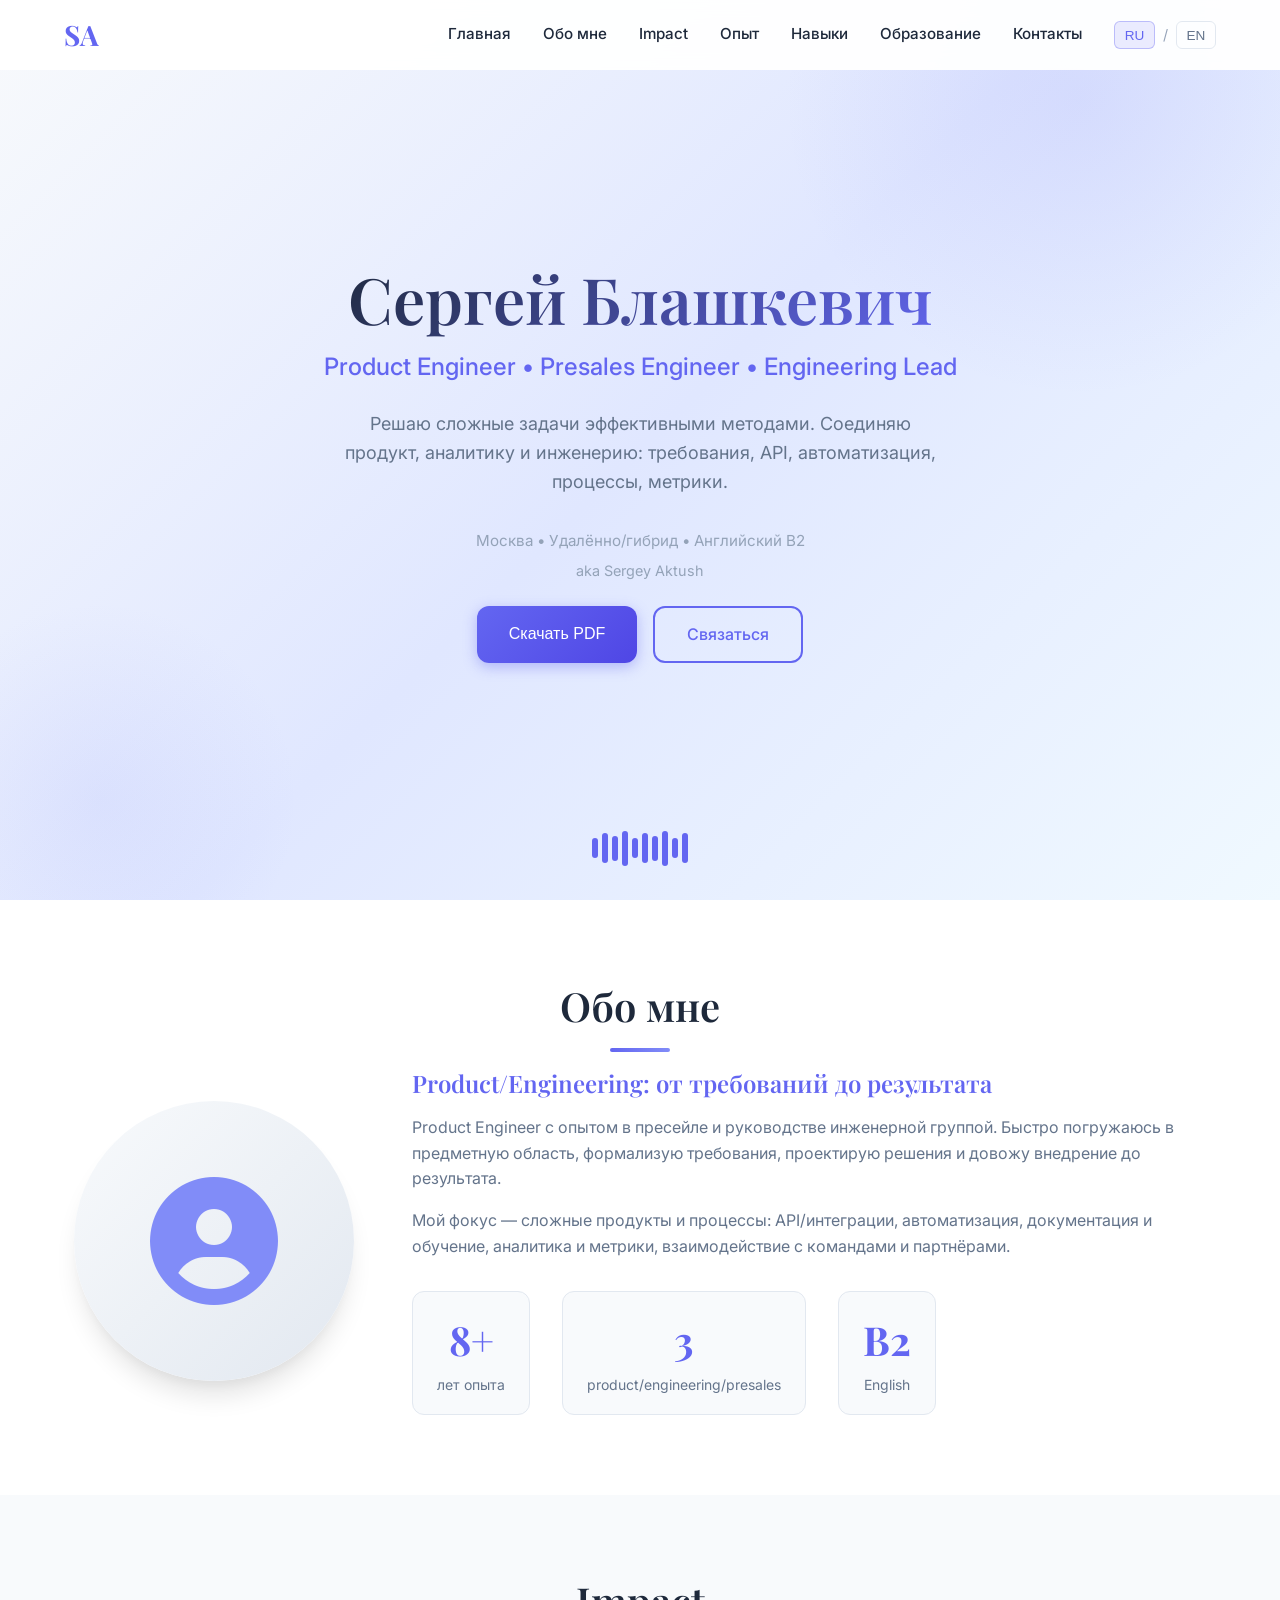
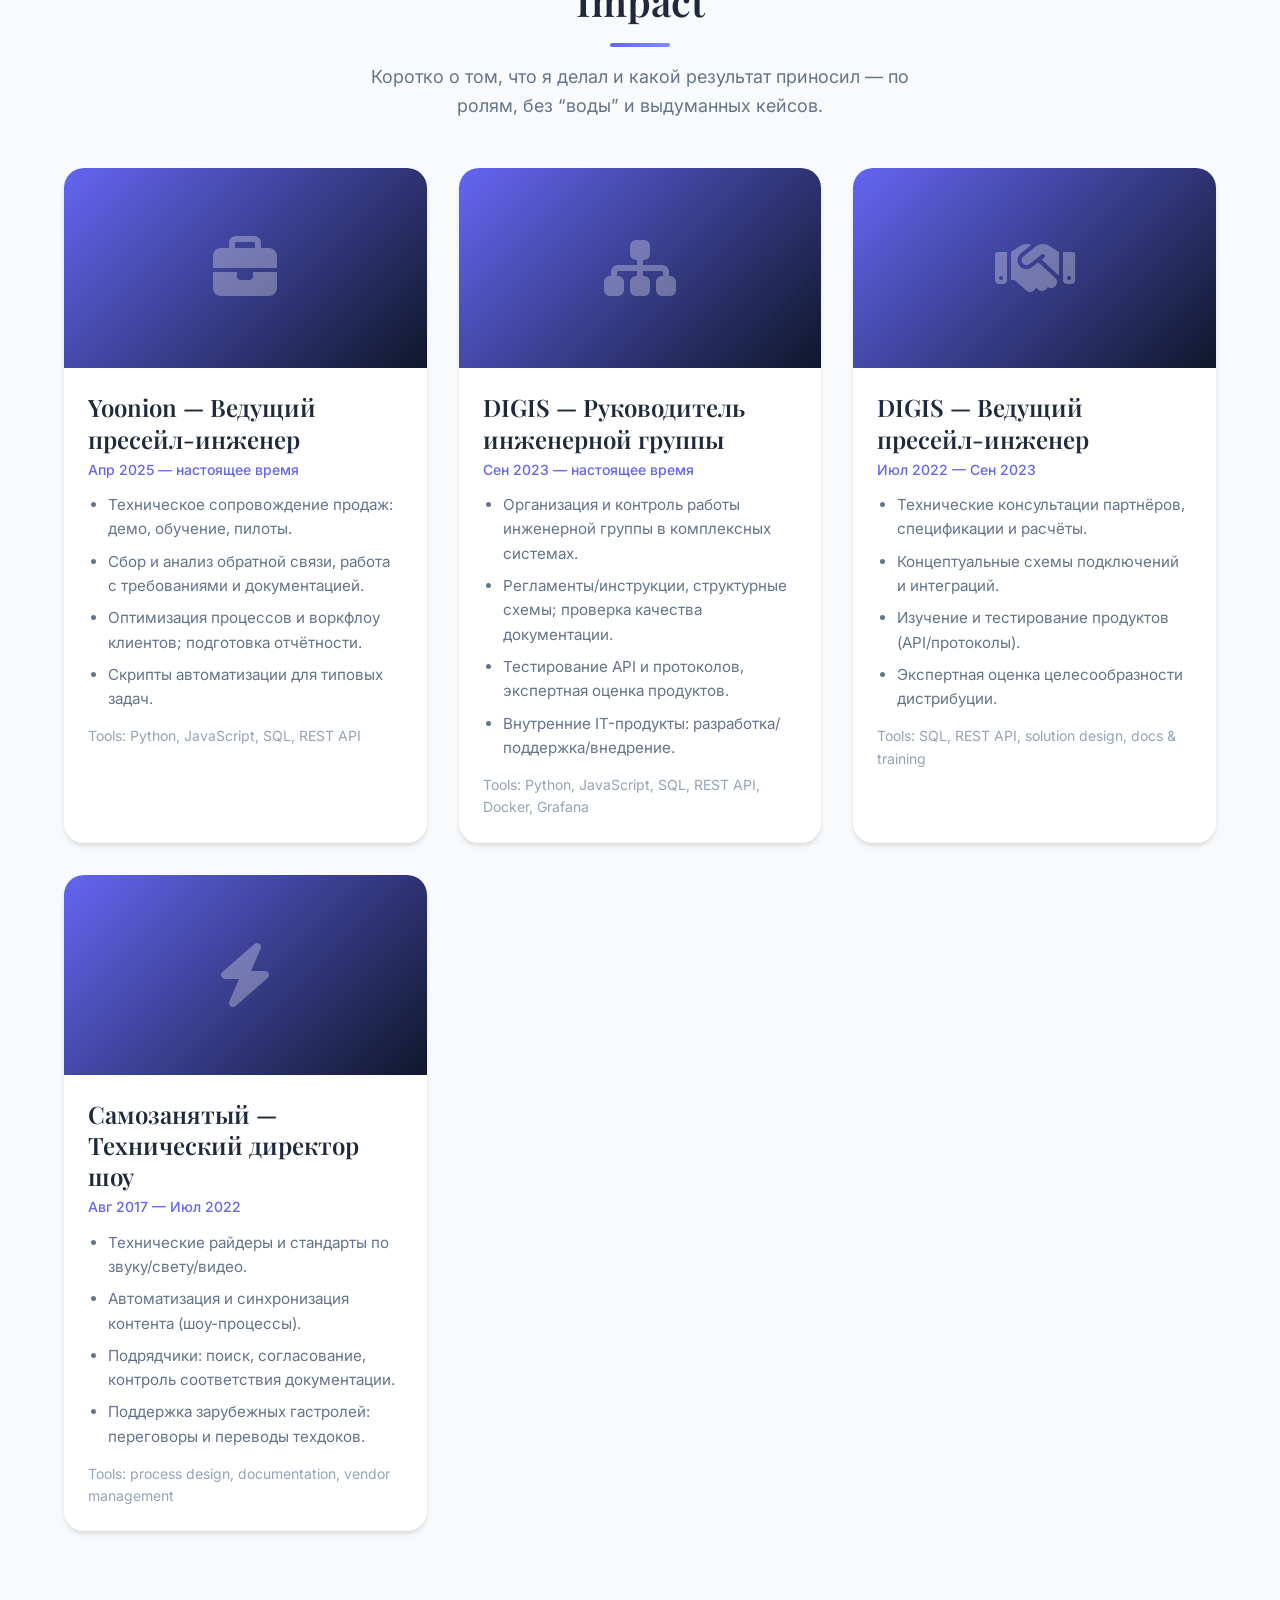
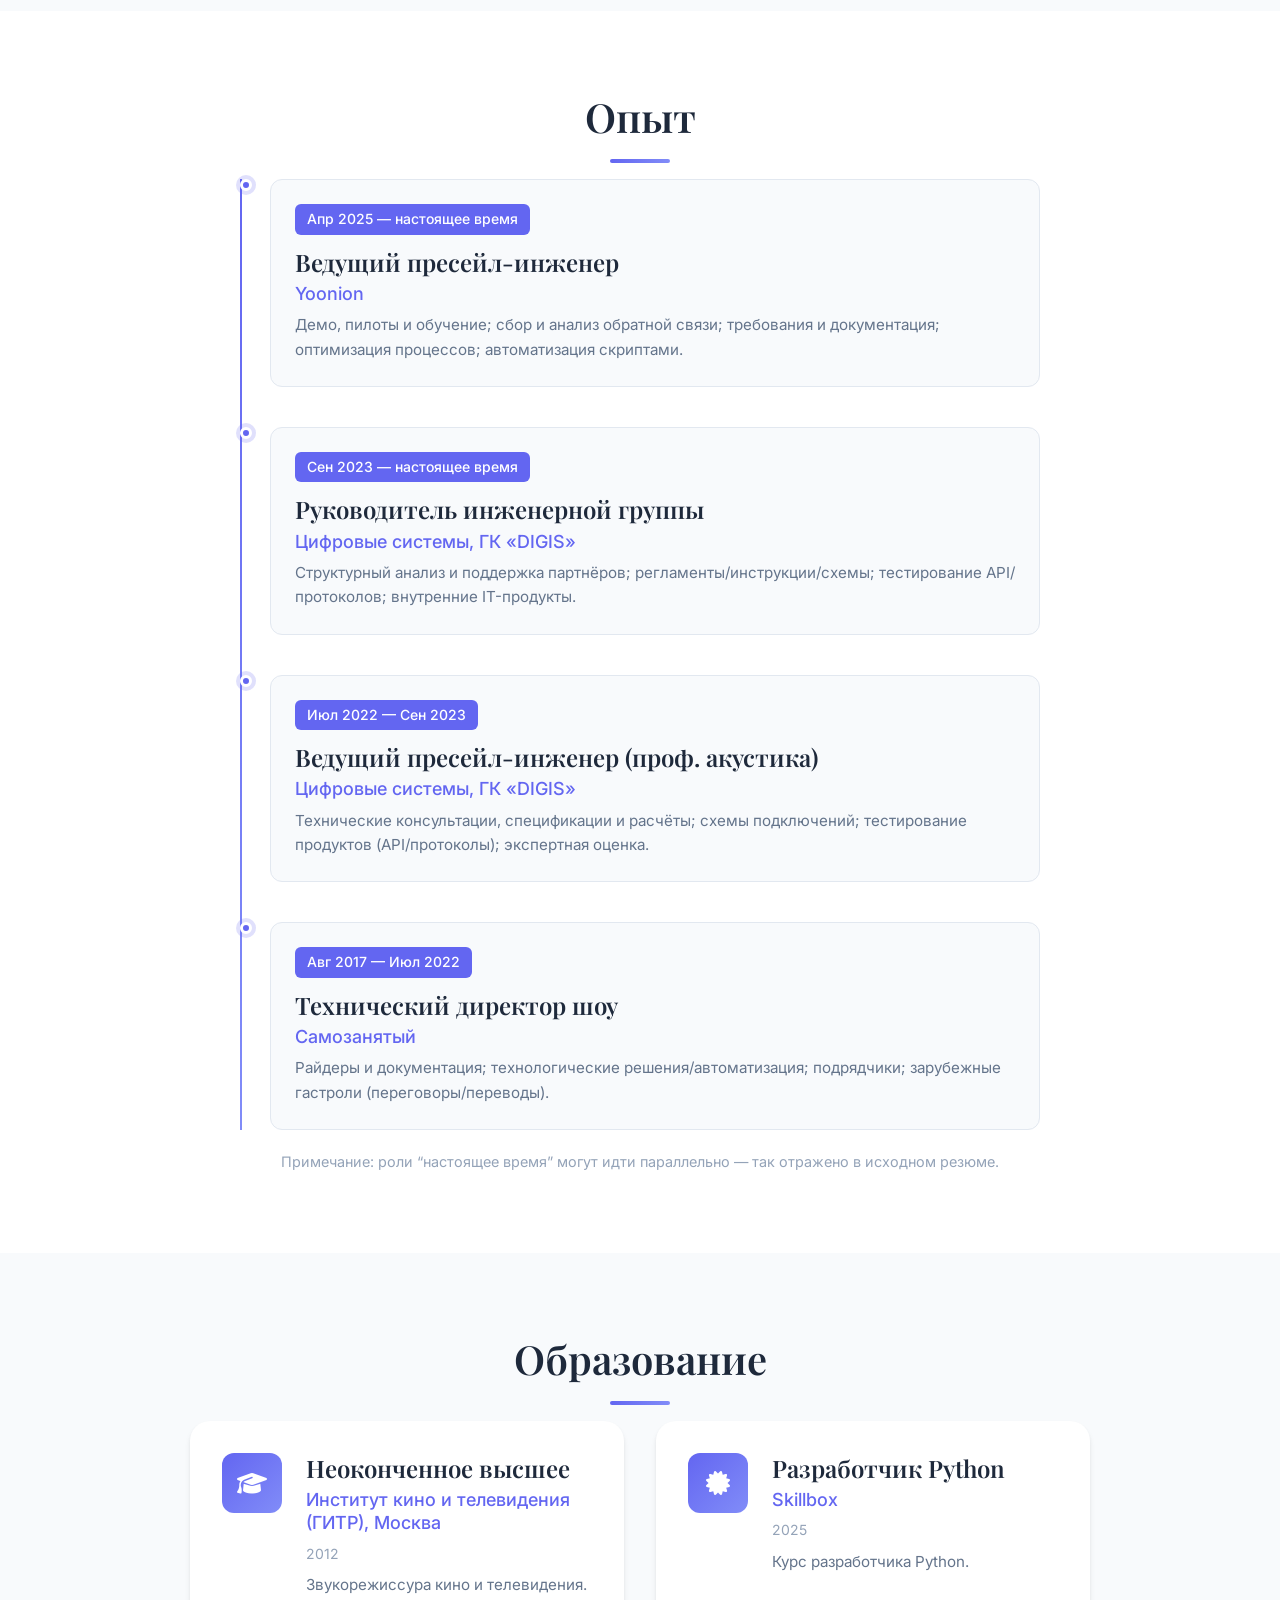
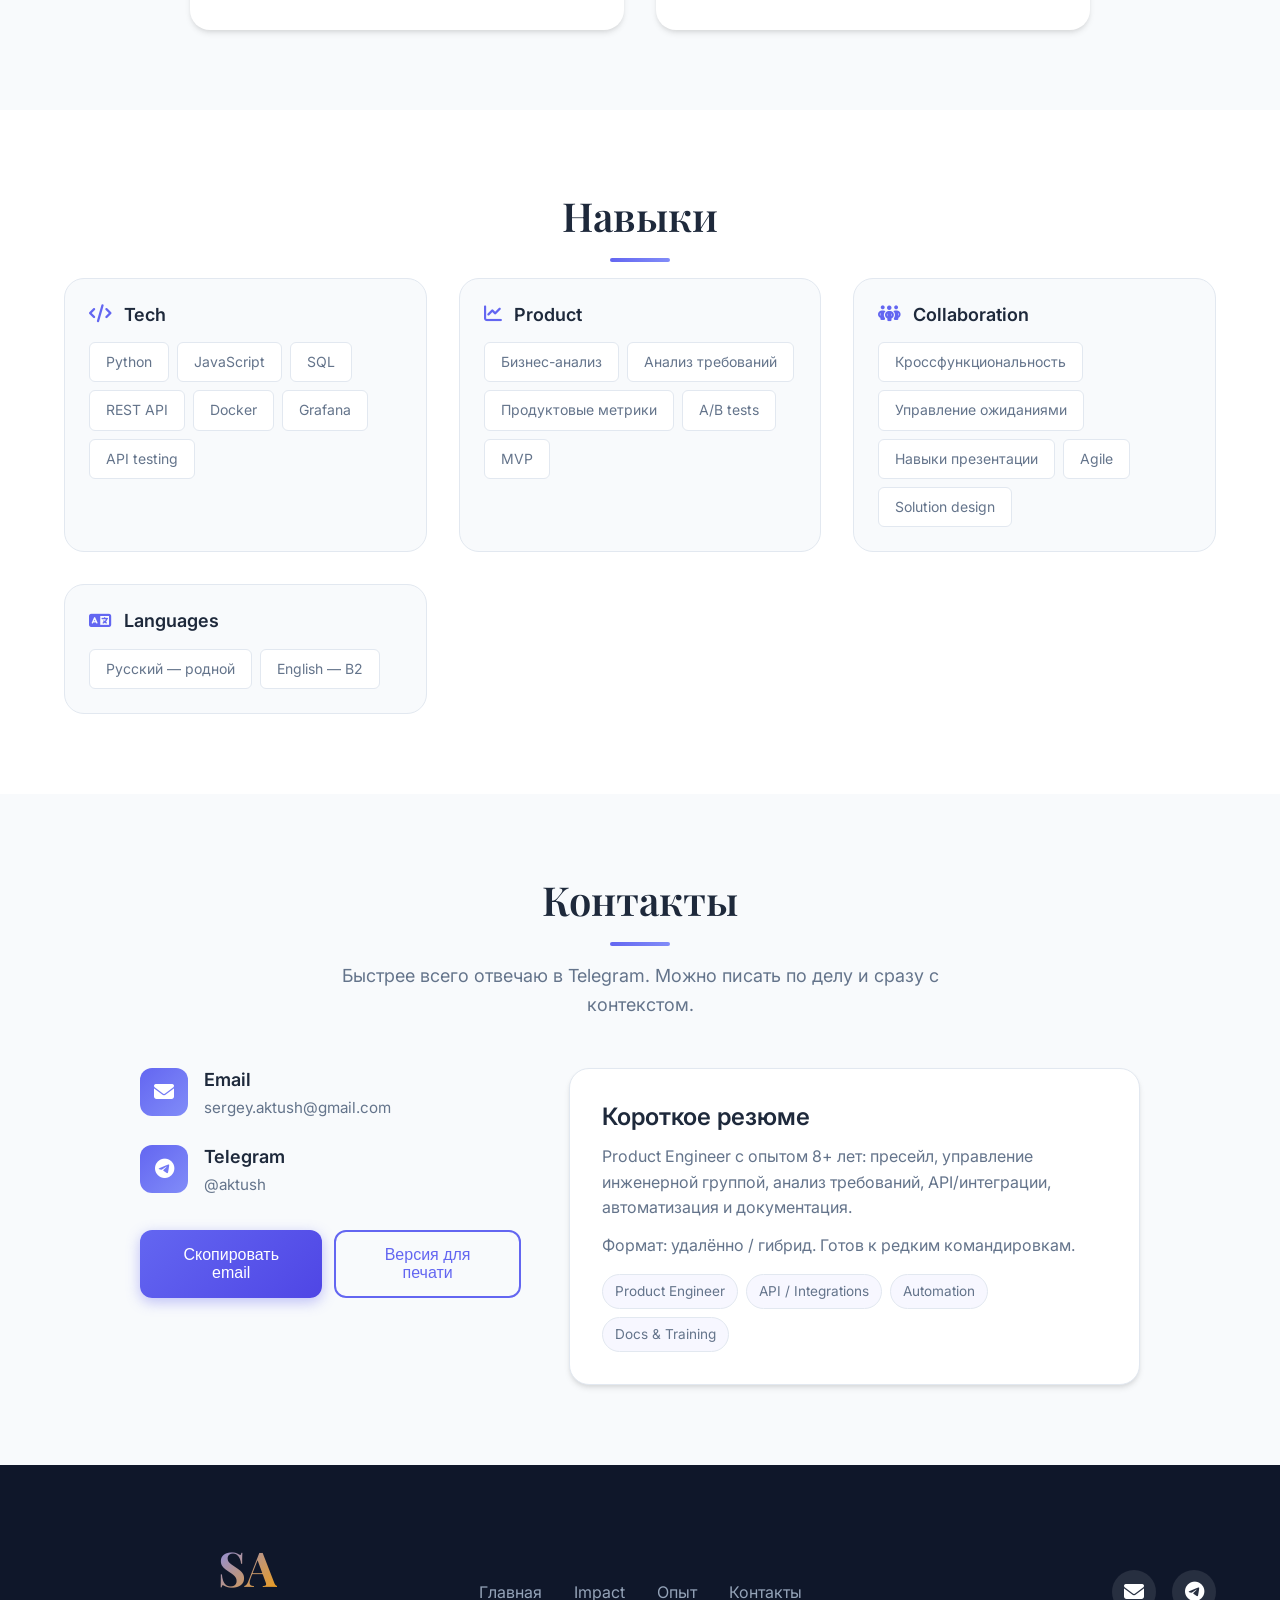
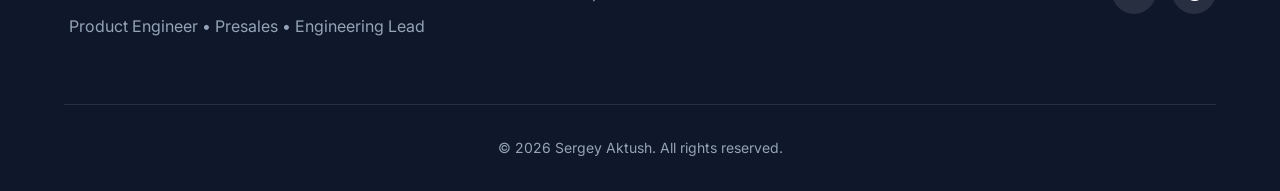
==== index.html @ bd1525ac "refactor: product engineer  cv" ====
<!DOCTYPE html>
<html lang="ru">
<head>
    <meta charset="UTF-8">
    <meta name="viewport" content="width=device-width, initial-scale=1.0">
    <title>Сергей Блашкевич | Product Engineer</title>
    <link rel="stylesheet" href="styles.css">
    <link rel="preconnect" href="https://fonts.googleapis.com">
    <link rel="preconnect" href="https://fonts.gstatic.com" crossorigin>
    <link href="https://fonts.googleapis.com/css2?family=Inter:wght@300;400;500;600;700&family=Playfair+Display:wght@400;500;600;700&display=swap" rel="stylesheet">
    <link rel="stylesheet" href="https://cdnjs.cloudflare.com/ajax/libs/font-awesome/6.4.0/css/all.min.css">
</head>
<body>
    <nav class="navbar">
        <div class="nav-container">
            <a href="#home" class="nav-logo" id="site-logo" aria-label="Home">SA</a>
            <ul class="nav-menu">
                <li><a href="#home" class="nav-link" data-i18n="nav.home">Главная</a></li>
                <li><a href="#about" class="nav-link" data-i18n="nav.about">Обо мне</a></li>
                <li><a href="#impact" class="nav-link" data-i18n="nav.impact">Impact</a></li>
                <li><a href="#experience" class="nav-link" data-i18n="nav.experience">Опыт</a></li>
                <li><a href="#skills" class="nav-link" data-i18n="nav.skills">Навыки</a></li>
                <li><a href="#education" class="nav-link" data-i18n="nav.education">Образование</a></li>
                <li><a href="#contact" class="nav-link" data-i18n="nav.contact">Контакты</a></li>
                <li class="nav-lang">
                    <button class="lang-toggle" type="button" data-lang="ru" aria-label="Русский">RU</button>
                    <span class="lang-sep" aria-hidden="true">/</span>
                    <button class="lang-toggle" type="button" data-lang="en" aria-label="English">EN</button>
                </li>
            </ul>
            <div class="hamburger" aria-label="Menu" aria-expanded="false" role="button" tabindex="0">
                <span class="bar"></span>
                <span class="bar"></span>
                <span class="bar"></span>
            </div>
        </div>
    </nav>

    <section id="home" class="hero">
        <div class="hero-content">
            <h1 data-i18n="hero.name">Сергей Блашкевич</h1>
            <p class="hero-subtitle" data-i18n="hero.role">Product Engineer • Presales Engineer • Engineering Lead</p>
            <p class="hero-description" data-i18n="hero.summary">
                Решаю сложные задачи эффективными методами. Соединяю продукт, аналитику и инженерию: требования, API, автоматизация, процессы, метрики.
            </p>
            <p class="hero-meta" data-i18n="hero.meta">Москва • Удалённо/гибрид • Английский B2</p>
            <p class="hero-alias" data-i18n="hero.alias">aka Sergey Aktush</p>
            <div class="hero-buttons">
                <button type="button" class="btn btn-primary" id="download-pdf" data-i18n="hero.cta_pdf">Скачать PDF</button>
                <a href="#contact" class="btn btn-secondary" data-i18n="hero.cta_contact">Связаться</a>
            </div>
        </div>
        <div class="hero-visual" aria-hidden="true">
            <div class="audio-wave">
                <div class="wave-bar"></div><div class="wave-bar"></div><div class="wave-bar"></div><div class="wave-bar"></div><div class="wave-bar"></div>
                <div class="wave-bar"></div><div class="wave-bar"></div><div class="wave-bar"></div><div class="wave-bar"></div><div class="wave-bar"></div>
            </div>
        </div>
    </section>

    <section id="about" class="about">
        <div class="container">
            <h2 class="section-title" data-i18n="about.title">Обо мне</h2>
            <div class="about-content">
                <div class="about-image">
                    <div class="image-placeholder" aria-hidden="true">
                        <i class="fas fa-user-circle"></i>
                    </div>
                </div>
                <div class="about-text">
                    <h3 data-i18n="about.heading">Product/Engineering: от требований до результата</h3>
                    <p data-i18n="about.p1">
                        Product Engineer с опытом в пресейле и руководстве инженерной группой. Быстро погружаюсь в предметную область, формализую требования, проектирую решения и довожу внедрение до результата.
                    </p>
                    <p data-i18n="about.p2">
                        Мой фокус — сложные продукты и процессы: API/интеграции, автоматизация, документация и обучение, аналитика и метрики, взаимодействие с командами и партнёрами.
                    </p>
                    <div class="about-stats">
                        <div class="stat">
                            <span class="stat-number" data-i18n="stats.years_num">8+</span>
                            <span class="stat-label" data-i18n="stats.years_label">лет опыта</span>
                        </div>
                        <div class="stat">
                            <span class="stat-number" data-i18n="stats.focus_num">3</span>
                            <span class="stat-label" data-i18n="stats.focus_label">product/engineering/presales</span>
                        </div>
                        <div class="stat">
                            <span class="stat-number" data-i18n="stats.lang_num">B2</span>
                            <span class="stat-label" data-i18n="stats.lang_label">English</span>
                        </div>
                    </div>
                </div>
            </div>
        </div>
    </section>

    <section id="impact" class="portfolio">
        <div class="container">
            <h2 class="section-title" data-i18n="impact.title">Impact</h2>
            <p class="section-subtitle" data-i18n="impact.subtitle">
                Коротко о том, что я делал и какой результат приносил — по ролям, без “воды” и выдуманных кейсов.
            </p>

            <div class="portfolio-grid">
                <div class="portfolio-item">
                    <div class="portfolio-image">
                        <div class="project-placeholder"><i class="fas fa-briefcase"></i></div>
                    </div>
                    <div class="portfolio-info">
                        <h3 data-i18n="impact.yoonion.title">Yoonion — Ведущий пресейл-инженер</h3>
                        <p class="project-genre" data-i18n="impact.yoonion.period">Апр 2025 — настоящее время</p>
                        <div class="project-desc" data-i18n-html="impact.yoonion.bullets">
                            <ul class="impact-list">
                                <li>Техническое сопровождение продаж: демо, обучение, пилоты.</li>
                                <li>Сбор и анализ обратной связи, работа с требованиями и документацией.</li>
                                <li>Оптимизация процессов и воркфлоу клиентов; подготовка отчётности.</li>
                                <li>Скрипты автоматизации для типовых задач.</li>
                            </ul>
                        </div>
                        <p class="impact-tools" data-i18n="impact.tools_common">Tools: Python, JavaScript, SQL, REST API</p>
                    </div>
                </div>

                <div class="portfolio-item">
                    <div class="portfolio-image">
                        <div class="project-placeholder"><i class="fas fa-sitemap"></i></div>
                    </div>
                    <div class="portfolio-info">
                        <h3 data-i18n="impact.digis_lead.title">DIGIS — Руководитель инженерной группы</h3>
                        <p class="project-genre" data-i18n="impact.digis_lead.period">Сен 2023 — настоящее время</p>
                        <div class="project-desc" data-i18n-html="impact.digis_lead.bullets">
                            <ul class="impact-list">
                                <li>Организация и контроль работы инженерной группы в комплексных системах.</li>
                                <li>Регламенты/инструкции, структурные схемы; проверка качества документации.</li>
                                <li>Тестирование API и протоколов, экспертная оценка продуктов.</li>
                                <li>Внутренние IT-продукты: разработка/поддержка/внедрение.</li>
                            </ul>
                        </div>
                        <p class="impact-tools" data-i18n="impact.tools_digis">Tools: Python, JavaScript, SQL, REST API, Docker, Grafana</p>
                    </div>
                </div>

                <div class="portfolio-item">
                    <div class="portfolio-image">
                        <div class="project-placeholder"><i class="fas fa-handshake"></i></div>
                    </div>
                    <div class="portfolio-info">
                        <h3 data-i18n="impact.digis_presales.title">DIGIS — Ведущий пресейл-инженер</h3>
                        <p class="project-genre" data-i18n="impact.digis_presales.period">Июл 2022 — Сен 2023</p>
                        <div class="project-desc" data-i18n-html="impact.digis_presales.bullets">
                            <ul class="impact-list">
                                <li>Технические консультации партнёров, спецификации и расчёты.</li>
                                <li>Концептуальные схемы подключений и интеграций.</li>
                                <li>Изучение и тестирование продуктов (API/протоколы).</li>
                                <li>Экспертная оценка целесообразности дистрибуции.</li>
                            </ul>
                        </div>
                        <p class="impact-tools" data-i18n="impact.tools_presales">Tools: SQL, REST API, solution design, docs & training</p>
                    </div>
                </div>

                <div class="portfolio-item">
                    <div class="portfolio-image">
                        <div class="project-placeholder"><i class="fas fa-bolt"></i></div>
                    </div>
                    <div class="portfolio-info">
                        <h3 data-i18n="impact.self.title">Самозанятый — Технический директор шоу</h3>
                        <p class="project-genre" data-i18n="impact.self.period">Авг 2017 — Июл 2022</p>
                        <div class="project-desc" data-i18n-html="impact.self.bullets">
                            <ul class="impact-list">
                                <li>Технические райдеры и стандарты по звуку/свету/видео.</li>
                                <li>Автоматизация и синхронизация контента (шоу-процессы).</li>
                                <li>Подрядчики: поиск, согласование, контроль соответствия документации.</li>
                                <li>Поддержка зарубежных гастролей: переговоры и переводы техдоков.</li>
                            </ul>
                        </div>
                        <p class="impact-tools" data-i18n="impact.tools_self">Tools: process design, documentation, vendor management</p>
                    </div>
                </div>
            </div>
        </div>
    </section>

    <section id="experience" class="experience">
        <div class="container">
            <h2 class="section-title" data-i18n="exp.title">Опыт</h2>
            <div class="timeline">
                <div class="timeline-item">
                    <div class="timeline-marker"></div>
                    <div class="timeline-content">
                        <span class="timeline-date" data-i18n="exp.yoonion.date">Апр 2025 — настоящее время</span>
                        <h3 data-i18n="exp.yoonion.role">Ведущий пресейл-инженер</h3>
                        <h4 data-i18n="exp.yoonion.company">Yoonion</h4>
                        <p data-i18n="exp.yoonion.desc">Демо, пилоты и обучение; сбор и анализ обратной связи; требования и документация; оптимизация процессов; автоматизация скриптами.</p>
                    </div>
                </div>

                <div class="timeline-item">
                    <div class="timeline-marker"></div>
                    <div class="timeline-content">
                        <span class="timeline-date" data-i18n="exp.digis_lead.date">Сен 2023 — настоящее время</span>
                        <h3 data-i18n="exp.digis_lead.role">Руководитель инженерной группы</h3>
                        <h4 data-i18n="exp.digis_lead.company">Цифровые системы, ГК «DIGIS»</h4>
                        <p data-i18n="exp.digis_lead.desc">Структурный анализ и поддержка партнёров; регламенты/инструкции/схемы; тестирование API/протоколов; внутренние IT-продукты.</p>
                    </div>
                </div>

                <div class="timeline-item">
                    <div class="timeline-marker"></div>
                    <div class="timeline-content">
                        <span class="timeline-date" data-i18n="exp.digis_presales.date">Июл 2022 — Сен 2023</span>
                        <h3 data-i18n="exp.digis_presales.role">Ведущий пресейл-инженер (проф. акустика)</h3>
                        <h4 data-i18n="exp.digis_presales.company">Цифровые системы, ГК «DIGIS»</h4>
                        <p data-i18n="exp.digis_presales.desc">Технические консультации, спецификации и расчёты; схемы подключений; тестирование продуктов (API/протоколы); экспертная оценка.</p>
                    </div>
                </div>

                <div class="timeline-item">
                    <div class="timeline-marker"></div>
                    <div class="timeline-content">
                        <span class="timeline-date" data-i18n="exp.self.date">Авг 2017 — Июл 2022</span>
                        <h3 data-i18n="exp.self.role">Технический директор шоу</h3>
                        <h4 data-i18n="exp.self.company">Самозанятый</h4>
                        <p data-i18n="exp.self.desc">Райдеры и документация; технологические решения/автоматизация; подрядчики; зарубежные гастроли (переговоры/переводы).</p>
                    </div>
                </div>
            </div>
            <p class="timeline-note" data-i18n="exp.note">Примечание: роли “настоящее время” могут идти параллельно — так отражено в исходном резюме.</p>
        </div>
    </section>

    <section id="education" class="education">
        <div class="container">
            <h2 class="section-title" data-i18n="edu.title">Образование</h2>
            <div class="education-grid">
                <div class="education-item">
                    <div class="education-icon"><i class="fas fa-graduation-cap"></i></div>
                    <div class="education-content">
                        <h3 data-i18n="edu.gitr.title">Неоконченное высшее</h3>
                        <h4 data-i18n="edu.gitr.org">Институт кино и телевидения (ГИТР), Москва</h4>
                        <p class="education-year" data-i18n="edu.gitr.year">2012</p>
                        <p data-i18n="edu.gitr.desc">Звукорежиссура кино и телевидения.</p>
                    </div>
                </div>
                <div class="education-item">
                    <div class="education-icon"><i class="fas fa-certificate"></i></div>
                    <div class="education-content">
                        <h3 data-i18n="edu.skillbox.title">Разработчик Python</h3>
                        <h4 data-i18n="edu.skillbox.org">Skillbox</h4>
                        <p class="education-year" data-i18n="edu.skillbox.year">2025</p>
                        <p data-i18n="edu.skillbox.desc">Курс разработчика Python.</p>
                    </div>
                </div>
            </div>
        </div>
    </section>

    <section id="skills" class="skills">
        <div class="container">
            <h2 class="section-title" data-i18n="skills.title">Навыки</h2>
            <div class="skills-grid">
                <div class="skill-category">
                    <h3><i class="fas fa-code"></i> <span data-i18n="skills.tech.title">Tech</span></h3>
                    <div class="skill-tags">
                        <span class="skill-tag">Python</span>
                        <span class="skill-tag">JavaScript</span>
                        <span class="skill-tag">SQL</span>
                        <span class="skill-tag">REST API</span>
                        <span class="skill-tag">Docker</span>
                        <span class="skill-tag">Grafana</span>
                        <span class="skill-tag">API testing</span>
                    </div>
                </div>
                <div class="skill-category">
                    <h3><i class="fas fa-chart-line"></i> <span data-i18n="skills.product.title">Product</span></h3>
                    <div class="skill-tags">
                        <span class="skill-tag" data-i18n="skills.product.ba">Бизнес-анализ</span>
                        <span class="skill-tag" data-i18n="skills.product.req">Анализ требований</span>
                        <span class="skill-tag" data-i18n="skills.product.metrics">Продуктовые метрики</span>
                        <span class="skill-tag">A/B tests</span>
                        <span class="skill-tag">MVP</span>
                    </div>
                </div>
                <div class="skill-category">
                    <h3><i class="fas fa-people-group"></i> <span data-i18n="skills.collab.title">Collaboration</span></h3>
                    <div class="skill-tags">
                        <span class="skill-tag" data-i18n="skills.collab.cross">Кроссфункциональность</span>
                        <span class="skill-tag" data-i18n="skills.collab.stakeholders">Управление ожиданиями</span>
                        <span class="skill-tag" data-i18n="skills.collab.present">Навыки презентации</span>
                        <span class="skill-tag">Agile</span>
                        <span class="skill-tag">Solution design</span>
                    </div>
                </div>
                <div class="skill-category">
                    <h3><i class="fas fa-language"></i> <span data-i18n="skills.lang.title">Languages</span></h3>
                    <div class="skill-tags">
                        <span class="skill-tag" data-i18n="skills.lang.ru">Русский — родной</span>
                        <span class="skill-tag" data-i18n="skills.lang.en">English — B2</span>
                    </div>
                </div>
            </div>
        </div>
    </section>

    <section id="contact" class="contact">
        <div class="container">
            <h2 class="section-title" data-i18n="contact.title">Контакты</h2>
            <p class="section-subtitle" data-i18n="contact.subtitle">Быстрее всего отвечаю в Telegram. Можно писать по делу и сразу с контекстом.</p>
            <div class="contact-content">
                <div class="contact-info">
                    <div class="contact-item">
                        <i class="fas fa-envelope"></i>
                        <div>
                            <h4 data-i18n="contact.email_label">Email</h4>
                            <a href="mailto:sergey.aktush@gmail.com">sergey.aktush@gmail.com</a>
                        </div>
                    </div>
                    <div class="contact-item">
                        <i class="fab fa-telegram"></i>
                        <div>
                            <h4 data-i18n="contact.tg_label">Telegram</h4>
                            <a href="https://t.me/aktush" target="_blank" rel="noopener noreferrer">@aktush</a>
                        </div>
                    </div>
                    <div class="contact-cta">
                        <button type="button" class="btn btn-primary" id="contact-copy" data-i18n="contact.copy_btn">Скопировать email</button>
                        <button type="button" class="btn btn-secondary" id="contact-print" data-i18n="contact.print_btn">Версия для печати</button>
                    </div>
                </div>

                <div class="contact-card">
                    <h3 data-i18n="contact.card_title">Короткое резюме</h3>
                    <p class="contact-card-text" data-i18n="contact.card_p1">
                        Product Engineer с опытом 8+ лет: пресейл, управление инженерной группой, анализ требований, API/интеграции, автоматизация и документация.
                    </p>
                    <p class="contact-card-text" data-i18n="contact.card_p2">
                        Формат: удалённо / гибрид. Готов к редким командировкам.
                    </p>
                    <div class="contact-card-badges">
                        <span class="badge" data-i18n="badge.role">Product Engineer</span>
                        <span class="badge" data-i18n="badge.api">API / Integrations</span>
                        <span class="badge" data-i18n="badge.auto">Automation</span>
                        <span class="badge" data-i18n="badge.docs">Docs & Training</span>
                    </div>
                </div>
            </div>
        </div>
    </section>

    <footer class="footer">
        <div class="container">
            <div class="footer-content">
                <div class="footer-logo">
                    <span class="logo-text">SA</span>
                    <p data-i18n="footer.tagline">Product Engineer • Presales • Engineering Lead</p>
                </div>
                <div class="footer-links">
                    <a href="#home" data-i18n="nav.home">Главная</a>
                    <a href="#impact" data-i18n="nav.impact">Impact</a>
                    <a href="#experience" data-i18n="nav.experience">Опыт</a>
                    <a href="#contact" data-i18n="nav.contact">Контакты</a>
                </div>
                <div class="footer-social">
                    <a href="mailto:sergey.aktush@gmail.com" aria-label="Email"><i class="fas fa-envelope"></i></a>
                    <a href="https://t.me/aktush" target="_blank" rel="noopener noreferrer" aria-label="Telegram"><i class="fab fa-telegram"></i></a>
                </div>
            </div>
            <div class="footer-bottom">
                <p data-i18n="footer.copyright">© 2026 Sergey Aktush. All rights reserved.</p>
            </div>
        </div>
    </footer>

    <div class="modal" id="easter-egg-modal" aria-hidden="true" role="dialog" aria-modal="true" aria-labelledby="easter-egg-title">
        <div class="modal-backdrop" data-modal-close></div>
        <div class="modal-card" role="document">
            <button class="modal-close" type="button" aria-label="Close" data-modal-close>
                <i class="fas fa-xmark"></i>
            </button>
            <h3 id="easter-egg-title" data-i18n="easter.title">Secret</h3>
            <p class="modal-text" data-i18n="easter.desc">Если ты знаешь — ты знаешь.</p>
            <a class="btn btn-primary modal-link" href="#" id="easter-link" data-i18n="easter.link">Open VPN manual</a>
        </div>
    </div>

    <script>
        const hamburger = document.querySelector('.hamburger');
        const navMenu = document.querySelector('.nav-menu');

        function toggleMobileMenu(open) {
            const willOpen = typeof open === 'boolean' ? open : !navMenu.classList.contains('active');
            hamburger.classList.toggle('active', willOpen);
            navMenu.classList.toggle('active', willOpen);
            hamburger.setAttribute('aria-expanded', String(willOpen));
        }

        hamburger.addEventListener('click', () => toggleMobileMenu());
        hamburger.addEventListener('keydown', (e) => {
            if (e.key === 'Enter' || e.key === ' ') {
                e.preventDefault();
                toggleMobileMenu();
            }
        });

        document.querySelectorAll('.nav-link').forEach(n => n.addEventListener('click', () => toggleMobileMenu(false)));

        document.querySelectorAll('a[href^="#"]').forEach(anchor => {
            anchor.addEventListener('click', function (e) {
                e.preventDefault();
                const target = document.querySelector(this.getAttribute('href'));
                if (target) target.scrollIntoView({ behavior: 'smooth', block: 'start' });
            });
        });

        window.addEventListener('scroll', () => {
            const navbar = document.querySelector('.navbar');
            if (window.scrollY > 50) navbar.classList.add('scrolled');
            else navbar.classList.remove('scrolled');
        });

        const observerOptions = { threshold: 0.1, rootMargin: '0px 0px -50px 0px' };
        const observer = new IntersectionObserver((entries) => {
            entries.forEach(entry => {
                if (entry.isIntersecting) entry.target.classList.add('visible');
            });
        }, observerOptions);

        document.querySelectorAll('section').forEach(section => {
            section.classList.add('animate-on-scroll');
            observer.observe(section);
        });

        const I18N = {
            ru: {
                title: 'Сергей Блашкевич | Product Engineer',
                'nav.home': 'Главная',
                'nav.about': 'Обо мне',
                'nav.impact': 'Impact',
                'nav.experience': 'Опыт',
                'nav.skills': 'Навыки',
                'nav.education': 'Образование',
                'nav.contact': 'Контакты',
                'hero.name': 'Сергей Блашкевич',
                'hero.role': 'Product Engineer • Presales Engineer • Engineering Lead',
                'hero.summary': 'Решаю сложные задачи эффективными методами. Соединяю продукт, аналитику и инженерию: требования, API, автоматизация, процессы, метрики.',
                'hero.meta': 'Москва • Удалённо/гибрид • Английский B2',
                'hero.alias': 'aka Sergey Aktush',
                'hero.cta_pdf': 'Скачать PDF',
                'hero.cta_contact': 'Связаться',
                'about.title': 'Обо мне',
                'about.heading': 'Product/Engineering: от требований до результата',
                'about.p1': 'Product Engineer с опытом в пресейле и руководстве инженерной группой. Быстро погружаюсь в предметную область, формализую требования, проектирую решения и довожу внедрение до результата.',
                'about.p2': 'Мой фокус — сложные продукты и процессы: API/интеграции, автоматизация, документация и обучение, аналитика и метрики, взаимодействие с командами и партнёрами.',
                'stats.years_num': '8+',
                'stats.years_label': 'лет опыта',
                'stats.focus_num': '3',
                'stats.focus_label': 'product/engineering/presales',
                'stats.lang_num': 'B2',
                'stats.lang_label': 'English',
                'impact.title': 'Impact',
                'impact.subtitle': 'Коротко о том, что я делал и какой результат приносил — по ролям, без “воды” и выдуманных кейсов.',
                'impact.yoonion.title': 'Yoonion — Ведущий пресейл-инженер',
                'impact.yoonion.period': 'Апр 2025 — настоящее время',
                'impact.yoonion.bullets': `
                    <ul class="impact-list">
                        <li>Техническое сопровождение продаж: демо, обучение, пилоты.</li>
                        <li>Сбор и анализ обратной связи, работа с требованиями и документацией.</li>
                        <li>Оптимизация процессов и воркфлоу клиентов; подготовка отчётности.</li>
                        <li>Скрипты автоматизации для типовых задач.</li>
                    </ul>
                `,
                'impact.digis_lead.title': 'DIGIS — Руководитель инженерной группы',
                'impact.digis_lead.period': 'Сен 2023 — настоящее время',
                'impact.digis_lead.bullets': `
                    <ul class="impact-list">
                        <li>Организация и контроль работы инженерной группы в комплексных системах.</li>
                        <li>Регламенты/инструкции, структурные схемы; проверка качества документации.</li>
                        <li>Тестирование API и протоколов, экспертная оценка продуктов.</li>
                        <li>Внутренние IT-продукты: разработка/поддержка/внедрение.</li>
                    </ul>
                `,
                'impact.digis_presales.title': 'DIGIS — Ведущий пресейл-инженер',
                'impact.digis_presales.period': 'Июл 2022 — Сен 2023',
                'impact.digis_presales.bullets': `
                    <ul class="impact-list">
                        <li>Технические консультации партнёров, спецификации и расчёты.</li>
                        <li>Концептуальные схемы подключений и интеграций.</li>
                        <li>Изучение и тестирование продуктов (API/протоколы).</li>
                        <li>Экспертная оценка целесообразности дистрибуции.</li>
                    </ul>
                `,
                'impact.self.title': 'Самозанятый — Технический директор шоу',
                'impact.self.period': 'Авг 2017 — Июл 2022',
                'impact.self.bullets': `
                    <ul class="impact-list">
                        <li>Технические райдеры и стандарты по звуку/свету/видео.</li>
                        <li>Автоматизация и синхронизация контента (шоу-процессы).</li>
                        <li>Подрядчики: поиск, согласование, контроль соответствия документации.</li>
                        <li>Поддержка зарубежных гастролей: переговоры и переводы техдоков.</li>
                    </ul>
                `,
                'impact.tools_common': 'Tools: Python, JavaScript, SQL, REST API',
                'impact.tools_digis': 'Tools: Python, JavaScript, SQL, REST API, Docker, Grafana',
                'impact.tools_presales': 'Tools: SQL, REST API, solution design, docs & training',
                'impact.tools_self': 'Tools: process design, documentation, vendor management',
                'exp.title': 'Опыт',
                'exp.yoonion.date': 'Апр 2025 — настоящее время',
                'exp.yoonion.role': 'Ведущий пресейл-инженер',
                'exp.yoonion.company': 'Yoonion',
                'exp.yoonion.desc': 'Демо, пилоты и обучение; сбор и анализ обратной связи; требования и документация; оптимизация процессов; автоматизация скриптами.',
                'exp.digis_lead.date': 'Сен 2023 — настоящее время',
                'exp.digis_lead.role': 'Руководитель инженерной группы',
                'exp.digis_lead.company': 'Цифровые системы, ГК «DIGIS»',
                'exp.digis_lead.desc': 'Структурный анализ и поддержка партнёров; регламенты/инструкции/схемы; тестирование API/протоколов; внутренние IT-продукты.',
                'exp.digis_presales.date': 'Июл 2022 — Сен 2023',
                'exp.digis_presales.role': 'Ведущий пресейл-инженер (проф. акустика)',
                'exp.digis_presales.company': 'Цифровые системы, ГК «DIGIS»',
                'exp.digis_presales.desc': 'Технические консультации, спецификации и расчёты; схемы подключений; тестирование продуктов (API/протоколы); экспертная оценка.',
                'exp.self.date': 'Авг 2017 — Июл 2022',
                'exp.self.role': 'Технический директор шоу',
                'exp.self.company': 'Самозанятый',
                'exp.self.desc': 'Райдеры и документация; технологические решения/автоматизация; подрядчики; зарубежные гастроли (переговоры/переводы).',
                'exp.note': 'Примечание: роли “настоящее время” могут идти параллельно — так отражено в исходном резюме.',
                'edu.title': 'Образование',
                'edu.gitr.title': 'Неоконченное высшее',
                'edu.gitr.org': 'Институт кино и телевидения (ГИТР), Москва',
                'edu.gitr.year': '2012',
                'edu.gitr.desc': 'Звукорежиссура кино и телевидения.',
                'edu.skillbox.title': 'Разработчик Python',
                'edu.skillbox.org': 'Skillbox',
                'edu.skillbox.year': '2025',
                'edu.skillbox.desc': 'Курс разработчика Python.',
                'skills.title': 'Навыки',
                'skills.tech.title': 'Tech',
                'skills.product.title': 'Product',
                'skills.product.ba': 'Бизнес-анализ',
                'skills.product.req': 'Анализ требований',
                'skills.product.metrics': 'Продуктовые метрики',
                'skills.collab.title': 'Collaboration',
                'skills.collab.cross': 'Кроссфункциональность',
                'skills.collab.stakeholders': 'Управление ожиданиями',
                'skills.collab.present': 'Навыки презентации',
                'skills.lang.title': 'Languages',
                'skills.lang.ru': 'Русский — родной',
                'skills.lang.en': 'English — B2',
                'contact.title': 'Контакты',
                'contact.subtitle': 'Быстрее всего отвечаю в Telegram. Можно писать по делу и сразу с контекстом.',
                'contact.email_label': 'Email',
                'contact.tg_label': 'Telegram',
                'contact.copy_btn': 'Скопировать email',
                'contact.print_btn': 'Версия для печати',
                'contact.card_title': 'Короткое резюме',
                'contact.card_p1': 'Product Engineer с опытом 8+ лет: пресейл, управление инженерной группой, анализ требований, API/интеграции, автоматизация и документация.',
                'contact.card_p2': 'Формат: удалённо / гибрид. Готов к редким командировкам.',
                'badge.role': 'Product Engineer',
                'badge.api': 'API / Integrations',
                'badge.auto': 'Automation',
                'badge.docs': 'Docs & Training',
                'footer.tagline': 'Product Engineer • Presales • Engineering Lead',
                'footer.copyright': '© 2026 Sergey Aktush. All rights reserved.',
                'easter.title': 'Secret',
                'easter.desc': 'Если ты знаешь — ты знаешь.',
                'easter.link': 'Open VPN manual',
                toastCopied: 'Скопировано'
            },
            en: {
                title: 'Sergei Blashkevich | Product Engineer',
                'nav.home': 'Home',
                'nav.about': 'About',
                'nav.impact': 'Impact',
                'nav.experience': 'Experience',
                'nav.skills': 'Skills',
                'nav.education': 'Education',
                'nav.contact': 'Contact',
                'hero.name': 'Sergei Blashkevich',
                'hero.role': 'Product Engineer • Presales Engineer • Engineering Lead',
                'hero.summary': 'I solve complex problems efficiently. I connect product, analytics, and engineering: requirements, APIs, automation, processes, and metrics.',
                'hero.meta': 'Moscow • Remote/Hybrid • English B2',
                'hero.alias': 'aka Sergey Aktush',
                'hero.cta_pdf': 'Download PDF',
                'hero.cta_contact': 'Contact',
                'about.title': 'About',
                'about.heading': 'Product/Engineering: from requirements to delivery',
                'about.p1': 'Product Engineer with experience in presales and leading an engineering group. I ramp up fast, formalize requirements, design solutions, and drive implementation to results.',
                'about.p2': 'My focus: complex products and processes — APIs/integrations, automation, documentation and training, analytics and metrics, collaboration with teams and partners.',
                'stats.years_num': '8+',
                'stats.years_label': 'years experience',
                'stats.focus_num': '3',
                'stats.focus_label': 'product/engineering/presales',
                'stats.lang_num': 'B2',
                'stats.lang_label': 'English',
                'impact.title': 'Impact',
                'impact.subtitle': 'What I did and the value I delivered — grouped by roles, without made-up case studies.',
                'impact.yoonion.title': 'Yoonion — Lead Presales Engineer',
                'impact.yoonion.period': 'Apr 2025 — Present',
                'impact.yoonion.bullets': `
                    <ul class="impact-list">
                        <li>Technical presales: demos, enablement, and pilots.</li>
                        <li>Collected and analyzed feedback; worked with requirements and documentation.</li>
                        <li>Optimized customer workflows; prepared progress and effectiveness reports.</li>
                        <li>Built automation scripts for repeatable tasks.</li>
                    </ul>
                `,
                'impact.digis_lead.title': 'DIGIS — Engineering Group Lead',
                'impact.digis_lead.period': 'Sep 2023 — Present',
                'impact.digis_lead.bullets': `
                    <ul class="impact-list">
                        <li>Managed an engineering group for complex systems and partner support.</li>
                        <li>Created standards, instructions, and structural diagrams; reviewed documentation quality.</li>
                        <li>Tested APIs and interaction protocols; evaluated product feasibility for distribution.</li>
                        <li>Built and rolled out internal IT products and tools.</li>
                    </ul>
                `,
                'impact.digis_presales.title': 'DIGIS — Lead Presales Engineer (Pro audio)',
                'impact.digis_presales.period': 'Jul 2022 — Sep 2023',
                'impact.digis_presales.bullets': `
                    <ul class="impact-list">
                        <li>Partner consulting; specs and calculations; conceptual connectivity designs.</li>
                        <li>Researched and tested complex products (APIs, protocols, control).</li>
                        <li>Provided expert evaluation for distribution decisions.</li>
                        <li>Maintained up-to-date knowledge across a wide vendor portfolio.</li>
                    </ul>
                `,
                'impact.self.title': 'Self-employed — Technical Director (Show industry)',
                'impact.self.period': 'Aug 2017 — Jul 2022',
                'impact.self.bullets': `
                    <ul class="impact-list">
                        <li>Owned technical riders/standards for sound, lighting, and video.</li>
                        <li>Designed solutions for show operations; synchronization and automation.</li>
                        <li>Vendor sourcing, negotiations, and compliance control with documentation.</li>
                        <li>International tours: negotiations and technical document translation/support.</li>
                    </ul>
                `,
                'impact.tools_common': 'Tools: Python, JavaScript, SQL, REST API',
                'impact.tools_digis': 'Tools: Python, JavaScript, SQL, REST API, Docker, Grafana',
                'impact.tools_presales': 'Tools: SQL, REST API, solution design, docs & training',
                'impact.tools_self': 'Tools: process design, documentation, vendor management',
                'exp.title': 'Experience',
                'exp.yoonion.date': 'Apr 2025 — Present',
                'exp.yoonion.role': 'Lead Presales Engineer',
                'exp.yoonion.company': 'Yoonion',
                'exp.yoonion.desc': 'Demos, pilots and enablement; feedback analysis; requirements and documentation; process optimization; automation scripts.',
                'exp.digis_lead.date': 'Sep 2023 — Present',
                'exp.digis_lead.role': 'Engineering Group Lead',
                'exp.digis_lead.company': 'Digital Systems, DIGIS Group',
                'exp.digis_lead.desc': 'Structural analysis and partner support; standards/instructions/diagrams; API/protocol testing; internal IT products.',
                'exp.digis_presales.date': 'Jul 2022 — Sep 2023',
                'exp.digis_presales.role': 'Lead Presales Engineer (Pro audio)',
                'exp.digis_presales.company': 'Digital Systems, DIGIS Group',
                'exp.digis_presales.desc': 'Consulting, specs and calculations; connectivity designs; testing complex products (APIs/protocols); expert evaluations.',
                'exp.self.date': 'Aug 2017 — Jul 2022',
                'exp.self.role': 'Technical Director (Show industry)',
                'exp.self.company': 'Self-employed',
                'exp.self.desc': 'Riders and documentation; automation and synchronization; vendor management; international tours (negotiations/translations).',
                'exp.note': 'Note: “Present” roles may overlap — kept as in the source resume.',
                'edu.title': 'Education',
                'edu.gitr.title': 'Incomplete higher education',
                'edu.gitr.org': 'GITR Institute of Cinema and Television, Moscow',
                'edu.gitr.year': '2012',
                'edu.gitr.desc': 'Film/TV sound engineering.',
                'edu.skillbox.title': 'Python Developer',
                'edu.skillbox.org': 'Skillbox',
                'edu.skillbox.year': '2025',
                'edu.skillbox.desc': 'Python developer program.',
                'skills.title': 'Skills',
                'skills.tech.title': 'Tech',
                'skills.product.title': 'Product',
                'skills.product.ba': 'Business analysis',
                'skills.product.req': 'Requirements analysis',
                'skills.product.metrics': 'Product metrics',
                'skills.collab.title': 'Collaboration',
                'skills.collab.cross': 'Cross-functional work',
                'skills.collab.stakeholders': 'Stakeholder management',
                'skills.collab.present': 'Presentation skills',
                'skills.lang.title': 'Languages',
                'skills.lang.ru': 'Russian — native',
                'skills.lang.en': 'English — B2',
                'contact.title': 'Contact',
                'contact.subtitle': 'Fastest response on Telegram. Feel free to reach out with context.',
                'contact.email_label': 'Email',
                'contact.tg_label': 'Telegram',
                'contact.copy_btn': 'Copy email',
                'contact.print_btn': 'Print-friendly',
                'contact.card_title': 'Quick summary',
                'contact.card_p1': 'Product Engineer with 8+ years: presales, engineering leadership, requirements analysis, APIs/integrations, automation, and documentation.',
                'contact.card_p2': 'Work mode: remote / hybrid. Open to occasional travel.',
                'badge.role': 'Product Engineer',
                'badge.api': 'API / Integrations',
                'badge.auto': 'Automation',
                'badge.docs': 'Docs & Training',
                'footer.tagline': 'Product Engineer • Presales • Engineering Lead',
                'footer.copyright': '© 2026 Sergey Aktush. All rights reserved.',
                'easter.title': 'Secret',
                'easter.desc': 'If you know, you know.',
                'easter.link': 'Open VPN manual',
                toastCopied: 'Copied'
            }
        };

        function applyI18n(lang) {
            const dict = I18N[lang] || I18N.ru;
            document.title = dict.title;
            document.documentElement.lang = lang === 'en' ? 'en' : 'ru';

            document.querySelectorAll('[data-i18n]').forEach((el) => {
                const key = el.getAttribute('data-i18n');
                if (dict[key] != null) el.textContent = dict[key];
            });

            document.querySelectorAll('[data-i18n-html]').forEach((el) => {
                const key = el.getAttribute('data-i18n-html');
                if (dict[key] != null) el.innerHTML = dict[key];
            });

            document.querySelectorAll('.lang-toggle').forEach((btn) => {
                btn.classList.toggle('active', btn.getAttribute('data-lang') === lang);
            });
        }

        const LANG_STORAGE_KEY = 'cv_lang';
        const initialLang = localStorage.getItem(LANG_STORAGE_KEY) || 'ru';
        applyI18n(initialLang);

        document.querySelectorAll('.lang-toggle').forEach((btn) => {
            btn.addEventListener('click', () => {
                const lang = btn.getAttribute('data-lang');
                localStorage.setItem(LANG_STORAGE_KEY, lang);
                applyI18n(lang);
            });
        });

        const downloadPdfBtn = document.getElementById('download-pdf');
        if (downloadPdfBtn) downloadPdfBtn.addEventListener('click', () => window.print());
        const contactPrintBtn = document.getElementById('contact-print');
        if (contactPrintBtn) contactPrintBtn.addEventListener('click', () => window.print());

        const contactCopyBtn = document.getElementById('contact-copy');
        if (contactCopyBtn) {
            contactCopyBtn.addEventListener('click', async () => {
                const email = 'sergey.aktush@gmail.com';
                try {
                    await navigator.clipboard.writeText(email);
                    contactCopyBtn.classList.add('copied');
                    const oldText = contactCopyBtn.textContent;
                    contactCopyBtn.textContent = (I18N[localStorage.getItem(LANG_STORAGE_KEY) || 'ru'] || I18N.ru).toastCopied;
                    setTimeout(() => {
                        contactCopyBtn.classList.remove('copied');
                        contactCopyBtn.textContent = oldText;
                    }, 1200);
                } catch (_) {
                    window.prompt('Copy email:', email);
                }
            });
        }

        const logo = document.getElementById('site-logo');
        const modal = document.getElementById('easter-egg-modal');
        const easterLink = document.getElementById('easter-link');
        let clickCount = 0;
        let clickResetTimer = null;
        const REQUIRED_CLICKS = 7;
        const RESET_AFTER_MS = 1200;

        function openModal() {
            if (!modal) return;
            // Keep the destination out of the HTML to make it less obvious in view-source.
            if (easterLink) {
                const secretHref = String.fromCharCode(
                    109,97,110,117,97,108,45,97,109,110,101,122,105,97,118,112,110,46,104,116,109,108
                );
                easterLink.setAttribute('href', secretHref);
            }
            modal.classList.add('open');
            modal.setAttribute('aria-hidden', 'false');
            const focusable = modal.querySelector('a, button');
            if (focusable) focusable.focus();
        }
        function closeModal() {
            if (!modal) return;
            modal.classList.remove('open');
            modal.setAttribute('aria-hidden', 'true');
        }

        if (logo) {
            logo.addEventListener('click', () => {
                clickCount += 1;
                if (clickResetTimer) clearTimeout(clickResetTimer);
                clickResetTimer = setTimeout(() => { clickCount = 0; }, RESET_AFTER_MS);
                if (clickCount >= REQUIRED_CLICKS) {
                    clickCount = 0;
                    clearTimeout(clickResetTimer);
                    openModal();
                }
            });
        }

        if (modal) {
            modal.addEventListener('click', (e) => {
                const target = e.target;
                if (target && target.closest && target.closest('[data-modal-close]')) closeModal();
            });
            document.addEventListener('keydown', (e) => {
                if (e.key === 'Escape') closeModal();
            });
        }
    </script>
</body>
</html>
---- styles.css ----
/* ===================================
   CSS Variables & Reset
   =================================== */
:root {
    --primary-color: #6366f1;
    --primary-dark: #4f46e5;
    --primary-light: #818cf8;
    --secondary-color: #0f172a;
    --accent-color: #f59e0b;
    --text-primary: #1e293b;
    --text-secondary: #64748b;
    --text-light: #94a3b8;
    --bg-primary: #ffffff;
    --bg-secondary: #f8fafc;
    --bg-dark: #0f172a;
    --border-color: #e2e8f0;
    --shadow-sm: 0 1px 2px 0 rgba(0, 0, 0, 0.05);
    --shadow-md: 0 4px 6px -1px rgba(0, 0, 0, 0.1), 0 2px 4px -1px rgba(0, 0, 0, 0.06);
    --shadow-lg: 0 10px 15px -3px rgba(0, 0, 0, 0.1), 0 4px 6px -2px rgba(0, 0, 0, 0.05);
    --shadow-xl: 0 20px 25px -5px rgba(0, 0, 0, 0.1), 0 10px 10px -5px rgba(0, 0, 0, 0.04);
    --radius-sm: 6px;
    --radius-md: 12px;
    --radius-lg: 20px;
    --transition: all 0.3s ease;
    --font-sans: 'Inter', -apple-system, BlinkMacSystemFont, 'Segoe UI', sans-serif;
    --font-serif: 'Playfair Display', Georgia, serif;
}

*, *::before, *::after {
    margin: 0;
    padding: 0;
    box-sizing: border-box;
}

html {
    scroll-behavior: smooth;
    font-size: 16px;
}

body {
    font-family: var(--font-sans);
    color: var(--text-primary);
    background-color: var(--bg-primary);
    line-height: 1.6;
    overflow-x: hidden;
}

/* ===================================
   Typography
   =================================== */
h1, h2, h3, h4, h5, h6 {
    font-family: var(--font-serif);
    font-weight: 600;
    line-height: 1.3;
    color: var(--text-primary);
}

h1 { font-size: 3.5rem; }
h2 { font-size: 2.5rem; }
h3 { font-size: 1.5rem; }
h4 { font-size: 1.125rem; }

p {
    margin-bottom: 1rem;
    color: var(--text-secondary);
}

a {
    color: var(--primary-color);
    text-decoration: none;
    transition: var(--transition);
}

a:hover {
    color: var(--primary-dark);
}

/* ===================================
   Layout
   =================================== */
.container {
    max-width: 1200px;
    margin: 0 auto;
    padding: 0 1.5rem;
}

section {
    padding: 5rem 0;
}

.section-title {
    text-align: center;
    margin-bottom: 1rem;
    position: relative;
}

.section-title::after {
    content: '';
    display: block;
    width: 60px;
    height: 4px;
    background: linear-gradient(90deg, var(--primary-color), var(--primary-light));
    margin: 1rem auto 0;
    border-radius: 2px;
}

.section-subtitle {
    text-align: center;
    color: var(--text-secondary);
    font-size: 1.125rem;
    margin-bottom: 3rem;
    max-width: 600px;
    margin-left: auto;
    margin-right: auto;
}

/* ===================================
   Buttons
   =================================== */
.btn {
    display: inline-flex;
    align-items: center;
    justify-content: center;
    padding: 0.875rem 2rem;
    font-size: 1rem;
    font-weight: 500;
    border-radius: var(--radius-md);
    border: none;
    cursor: pointer;
    transition: var(--transition);
    text-decoration: none;
}

.btn-primary {
    background: linear-gradient(135deg, var(--primary-color), var(--primary-dark));
    color: white;
    box-shadow: 0 4px 14px 0 rgba(99, 102, 241, 0.4);
}

.btn-primary:hover {
    transform: translateY(-2px);
    box-shadow: 0 6px 20px 0 rgba(99, 102, 241, 0.5);
    color: white;
}

.btn-secondary {
    background: transparent;
    color: var(--primary-color);
    border: 2px solid var(--primary-color);
}

.btn-secondary:hover {
    background: var(--primary-color);
    color: white;
}

/* ===================================
   Navigation
   =================================== */
.navbar {
    position: fixed;
    top: 0;
    left: 0;
    right: 0;
    z-index: 1000;
    background: rgba(255, 255, 255, 0.95);
    backdrop-filter: blur(10px);
    transition: var(--transition);
}

.navbar.scrolled {
    box-shadow: var(--shadow-md);
}

.nav-container {
    max-width: 1200px;
    margin: 0 auto;
    padding: 0 1.5rem;
    display: flex;
    justify-content: space-between;
    align-items: center;
    height: 70px;
}

.nav-logo {
    font-family: var(--font-serif);
    font-size: 1.75rem;
    font-weight: 700;
    color: var(--primary-color);
    text-decoration: none;
}

.nav-menu {
    display: flex;
    list-style: none;
    gap: 2rem;
}

.nav-lang {
    display: flex;
    align-items: center;
    gap: 0.5rem;
}

.lang-toggle {
    background: transparent;
    border: 1px solid var(--border-color);
    color: var(--text-secondary);
    padding: 0.35rem 0.6rem;
    border-radius: var(--radius-sm);
    font-size: 0.85rem;
    cursor: pointer;
    transition: var(--transition);
}

.lang-toggle:hover {
    border-color: var(--primary-color);
    color: var(--primary-color);
}

.lang-toggle.active {
    background: rgba(99, 102, 241, 0.12);
    border-color: rgba(99, 102, 241, 0.35);
    color: var(--primary-color);
}

.lang-sep {
    color: var(--text-light);
    font-size: 0.9rem;
}

.nav-link {
    color: var(--text-primary);
    font-weight: 500;
    font-size: 0.95rem;
    padding: 0.5rem 0;
    position: relative;
}

.nav-link::after {
    content: '';
    position: absolute;
    bottom: 0;
    left: 0;
    width: 0;
    height: 2px;
    background: var(--primary-color);
    transition: var(--transition);
}

.nav-link:hover::after {
    width: 100%;
}

.hamburger {
    display: none;
    cursor: pointer;
}

.bar {
    display: block;
    width: 25px;
    height: 3px;
    margin: 5px auto;
    background-color: var(--text-primary);
    transition: var(--transition);
}

/* ===================================
   Hero Section
   =================================== */
.hero {
    min-height: 100vh;
    display: flex;
    align-items: center;
    justify-content: center;
    padding: 100px 1.5rem 5rem;
    background: linear-gradient(135deg, #f8fafc 0%, #e0e7ff 50%, #f0f9ff 100%);
    position: relative;
    overflow: hidden;
}

.hero::before {
    content: '';
    position: absolute;
    width: 600px;
    height: 600px;
    background: radial-gradient(circle, rgba(99, 102, 241, 0.1) 0%, transparent 70%);
    top: -200px;
    right: -100px;
    border-radius: 50%;
}

.hero::after {
    content: '';
    position: absolute;
    width: 400px;
    height: 400px;
    background: radial-gradient(circle, rgba(129, 140, 248, 0.1) 0%, transparent 70%);
    bottom: -100px;
    left: -100px;
    border-radius: 50%;
}

.hero-content {
    text-align: center;
    max-width: 800px;
    position: relative;
    z-index: 1;
}

.hero h1 {
    font-size: 4rem;
    margin-bottom: 0.5rem;
    background: linear-gradient(135deg, var(--text-primary), var(--primary-color));
    -webkit-background-clip: text;
    -webkit-text-fill-color: transparent;
    background-clip: text;
}

.hero-subtitle {
    font-size: 1.5rem;
    color: var(--primary-color);
    font-weight: 500;
    margin-bottom: 1.5rem;
}

.hero-description {
    font-size: 1.125rem;
    color: var(--text-secondary);
    max-width: 600px;
    margin: 0 auto 2rem;
}

.hero-meta {
    font-size: 0.95rem;
    color: var(--text-light);
    margin: 0 auto 0.35rem;
}

.hero-alias {
    font-size: 0.9rem;
    color: var(--text-light);
    margin: 0 auto 1.5rem;
}

.hero-buttons {
    display: flex;
    gap: 1rem;
    justify-content: center;
    flex-wrap: wrap;
}

.hero-visual {
    position: absolute;
    bottom: 2rem;
    left: 50%;
    transform: translateX(-50%);
}

.audio-wave {
    display: flex;
    align-items: center;
    gap: 4px;
    height: 40px;
}

.wave-bar {
    width: 6px;
    height: 20px;
    background: var(--primary-color);
    border-radius: 3px;
    animation: wave 1.2s ease-in-out infinite;
}

.wave-bar:nth-child(1) { animation-delay: 0s; height: 20px; }
.wave-bar:nth-child(2) { animation-delay: 0.1s; height: 30px; }
.wave-bar:nth-child(3) { animation-delay: 0.2s; height: 25px; }
.wave-bar:nth-child(4) { animation-delay: 0.3s; height: 35px; }
.wave-bar:nth-child(5) { animation-delay: 0.4s; height: 20px; }
.wave-bar:nth-child(6) { animation-delay: 0.5s; height: 30px; }
.wave-bar:nth-child(7) { animation-delay: 0.6s; height: 25px; }
.wave-bar:nth-child(8) { animation-delay: 0.7s; height: 35px; }
.wave-bar:nth-child(9) { animation-delay: 0.8s; height: 20px; }
.wave-bar:nth-child(10) { animation-delay: 0.9s; height: 30px; }

@keyframes wave {
    0%, 100% { transform: scaleY(1); }
    50% { transform: scaleY(0.5); }
}

/* ===================================
   About Section
   =================================== */
.about {
    background: var(--bg-primary);
}

.about-content {
    display: grid;
    grid-template-columns: 300px 1fr;
    gap: 3rem;
    align-items: center;
}

.about-image .image-placeholder {
    width: 280px;
    height: 280px;
    background: linear-gradient(135deg, var(--bg-secondary), var(--border-color));
    border-radius: 50%;
    display: flex;
    align-items: center;
    justify-content: center;
    margin: 0 auto;
    box-shadow: var(--shadow-xl);
}

.image-placeholder i {
    font-size: 8rem;
    color: var(--primary-light);
}

.about-text h3 {
    color: var(--primary-color);
    margin-bottom: 1rem;
}

.about-stats {
    display: flex;
    gap: 2rem;
    margin-top: 2rem;
    flex-wrap: wrap;
}

.stat {
    text-align: center;
    padding: 1rem 1.5rem;
    background: var(--bg-secondary);
    border-radius: var(--radius-md);
    border: 1px solid var(--border-color);
}

.stat-number {
    display: block;
    font-size: 2.5rem;
    font-weight: 700;
    color: var(--primary-color);
    font-family: var(--font-serif);
}

.stat-label {
    font-size: 0.875rem;
    color: var(--text-secondary);
}

/* ===================================
   Portfolio Section
   =================================== */
.portfolio {
    background: var(--bg-secondary);
}

.portfolio-grid {
    display: grid;
    grid-template-columns: repeat(auto-fill, minmax(350px, 1fr));
    gap: 2rem;
}

.portfolio-item {
    background: var(--bg-primary);
    border-radius: var(--radius-lg);
    overflow: hidden;
    box-shadow: var(--shadow-md);
    transition: var(--transition);
}

.portfolio-item:hover {
    transform: translateY(-8px);
    box-shadow: var(--shadow-xl);
}

.portfolio-image {
    position: relative;
    height: 200px;
    overflow: hidden;
}

.project-placeholder {
    width: 100%;
    height: 100%;
    background: linear-gradient(135deg, var(--primary-color), var(--secondary-color));
    display: flex;
    align-items: center;
    justify-content: center;
}

.project-placeholder i {
    font-size: 4rem;
    color: rgba(255, 255, 255, 0.3);
}

.portfolio-overlay {
    position: absolute;
    inset: 0;
    background: rgba(15, 23, 42, 0.8);
    display: flex;
    align-items: center;
    justify-content: center;
    opacity: 0;
    transition: var(--transition);
}

.portfolio-item:hover .portfolio-overlay {
    opacity: 1;
}

.portfolio-link {
    width: 60px;
    height: 60px;
    background: var(--primary-color);
    border-radius: 50%;
    display: flex;
    align-items: center;
    justify-content: center;
    color: white;
    font-size: 1.5rem;
    transition: var(--transition);
}

.portfolio-link:hover {
    transform: scale(1.1);
    color: white;
}

.portfolio-info {
    padding: 1.5rem;
}

.portfolio-info h3 {
    margin-bottom: 0.25rem;
}

.project-genre {
    color: var(--primary-color);
    font-size: 0.875rem;
    font-weight: 500;
    margin-bottom: 0.5rem;
}

.project-desc {
    font-size: 0.95rem;
    margin-bottom: 0;
}

.impact-list {
    margin: 0.75rem 0 0;
    padding-left: 1.25rem;
}

.impact-list li {
    margin-bottom: 0.5rem;
    color: var(--text-secondary);
}

.impact-tools {
    margin-top: 0.85rem;
    margin-bottom: 0;
    color: var(--text-light);
    font-size: 0.875rem;
}

/* ===================================
   Experience Section
   =================================== */
.experience {
    background: var(--bg-primary);
}

.timeline {
    position: relative;
    max-width: 800px;
    margin: 0 auto;
    padding-left: 30px;
}

.timeline::before {
    content: '';
    position: absolute;
    left: 0;
    top: 0;
    bottom: 0;
    width: 2px;
    background: linear-gradient(to bottom, var(--primary-color), var(--primary-light));
}

.timeline-item {
    position: relative;
    padding-bottom: 2.5rem;
}

.timeline-item:last-child {
    padding-bottom: 0;
}

.timeline-marker {
    position: absolute;
    left: -30px;
    top: 0;
    width: 12px;
    height: 12px;
    background: var(--primary-color);
    border-radius: 50%;
    border: 3px solid var(--bg-primary);
    box-shadow: 0 0 0 4px rgba(99, 102, 241, 0.2);
}

.timeline-content {
    background: var(--bg-secondary);
    padding: 1.5rem;
    border-radius: var(--radius-md);
    border: 1px solid var(--border-color);
    transition: var(--transition);
}

.timeline-content:hover {
    border-color: var(--primary-light);
    box-shadow: var(--shadow-md);
}

.timeline-date {
    display: inline-block;
    background: var(--primary-color);
    color: white;
    padding: 0.25rem 0.75rem;
    border-radius: var(--radius-sm);
    font-size: 0.875rem;
    font-weight: 500;
    margin-bottom: 0.75rem;
}

.timeline-content h3 {
    margin-bottom: 0.25rem;
}

.timeline-content h4 {
    color: var(--primary-color);
    font-family: var(--font-sans);
    font-weight: 500;
    margin-bottom: 0.5rem;
}

.timeline-content p {
    margin-bottom: 0;
    font-size: 0.95rem;
}

.timeline-note {
    max-width: 800px;
    margin: 1.25rem auto 0;
    color: var(--text-light);
    font-size: 0.9rem;
    text-align: center;
}

/* ===================================
   Education Section
   =================================== */
.education {
    background: var(--bg-secondary);
}

.education-grid {
    display: grid;
    grid-template-columns: repeat(auto-fit, minmax(400px, 1fr));
    gap: 2rem;
    max-width: 900px;
    margin: 0 auto;
}

.education-item {
    display: flex;
    gap: 1.5rem;
    background: var(--bg-primary);
    padding: 2rem;
    border-radius: var(--radius-lg);
    box-shadow: var(--shadow-md);
    transition: var(--transition);
}

.education-item:hover {
    transform: translateY(-4px);
    box-shadow: var(--shadow-lg);
}

.education-icon {
    width: 60px;
    height: 60px;
    background: linear-gradient(135deg, var(--primary-color), var(--primary-light));
    border-radius: var(--radius-md);
    display: flex;
    align-items: center;
    justify-content: center;
    flex-shrink: 0;
}

.education-icon i {
    font-size: 1.5rem;
    color: white;
}

.education-content h3 {
    margin-bottom: 0.25rem;
}

.education-content h4 {
    color: var(--primary-color);
    font-family: var(--font-sans);
    font-weight: 500;
    margin-bottom: 0.5rem;
}

.education-year {
    color: var(--text-light);
    font-size: 0.875rem;
    margin-bottom: 0.5rem;
}

.education-content p:last-child {
    margin-bottom: 0;
    font-size: 0.95rem;
}

/* ===================================
   Skills Section
   =================================== */
.skills {
    background: var(--bg-primary);
}

.skills-grid {
    display: grid;
    grid-template-columns: repeat(auto-fit, minmax(320px, 1fr));
    gap: 2rem;
}

.skill-category {
    background: var(--bg-secondary);
    padding: 1.5rem;
    border-radius: var(--radius-lg);
    border: 1px solid var(--border-color);
    transition: var(--transition);
}

.skill-category:hover {
    border-color: var(--primary-light);
    box-shadow: var(--shadow-md);
}

.skill-category h3 {
    display: flex;
    align-items: center;
    gap: 0.75rem;
    margin-bottom: 1rem;
    font-family: var(--font-sans);
    font-size: 1.125rem;
}

.skill-category h3 i {
    color: var(--primary-color);
}

.skill-tags {
    display: flex;
    flex-wrap: wrap;
    gap: 0.5rem;
}

.skill-tag {
    display: inline-block;
    padding: 0.5rem 1rem;
    background: var(--bg-primary);
    border: 1px solid var(--border-color);
    border-radius: var(--radius-sm);
    font-size: 0.875rem;
    color: var(--text-secondary);
    transition: var(--transition);
}

.skill-tag:hover {
    border-color: var(--primary-color);
    color: var(--primary-color);
    background: rgba(99, 102, 241, 0.05);
}

/* ===================================
   Contact Section
   =================================== */
.contact {
    background: var(--bg-secondary);
}

.contact-content {
    display: grid;
    grid-template-columns: 1fr 1.5fr;
    gap: 3rem;
    max-width: 1000px;
    margin: 0 auto;
}

.contact-info {
    display: flex;
    flex-direction: column;
    gap: 1.5rem;
}

.contact-item {
    display: flex;
    gap: 1rem;
    align-items: flex-start;
}

.contact-item > i {
    width: 48px;
    height: 48px;
    background: linear-gradient(135deg, var(--primary-color), var(--primary-light));
    border-radius: var(--radius-md);
    display: flex;
    align-items: center;
    justify-content: center;
    color: white;
    font-size: 1.25rem;
    flex-shrink: 0;
}

.contact-item h4 {
    margin-bottom: 0.25rem;
    font-family: var(--font-sans);
}

.contact-item a {
    color: var(--text-secondary);
    font-size: 0.95rem;
}

.contact-item a:hover {
    color: var(--primary-color);
}

.contact-form {
    background: var(--bg-primary);
    padding: 2rem;
    border-radius: var(--radius-lg);
    box-shadow: var(--shadow-md);
}

.contact-cta {
    display: flex;
    gap: 0.75rem;
    flex-wrap: wrap;
    margin-top: 0.5rem;
}

.contact-cta .btn {
    width: auto;
    flex: 1;
    min-width: 180px;
}

.contact-card {
    background: var(--bg-primary);
    padding: 2rem;
    border-radius: var(--radius-lg);
    box-shadow: var(--shadow-md);
    border: 1px solid var(--border-color);
}

.contact-card h3 {
    font-family: var(--font-sans);
    margin-bottom: 0.75rem;
}

.contact-card-text {
    margin-bottom: 0.75rem;
}

.contact-card-badges {
    display: flex;
    flex-wrap: wrap;
    gap: 0.5rem;
    margin-top: 1rem;
}

.badge {
    display: inline-flex;
    align-items: center;
    padding: 0.35rem 0.75rem;
    border-radius: 999px;
    border: 1px solid var(--border-color);
    background: rgba(99, 102, 241, 0.05);
    color: var(--text-secondary);
    font-size: 0.85rem;
    white-space: nowrap;
}

.form-group {
    margin-bottom: 1.25rem;
}

.form-group input,
.form-group textarea {
    width: 100%;
    padding: 1rem;
    border: 2px solid var(--border-color);
    border-radius: var(--radius-md);
    font-family: var(--font-sans);
    font-size: 1rem;
    transition: var(--transition);
    background: var(--bg-primary);
}

.form-group input:focus,
.form-group textarea:focus {
    outline: none;
    border-color: var(--primary-color);
    box-shadow: 0 0 0 4px rgba(99, 102, 241, 0.1);
}

.form-group textarea {
    resize: vertical;
    min-height: 120px;
}

.contact-form .btn {
    width: 100%;
}

/* ===================================
   Modal (Easter egg)
   =================================== */
.modal {
    position: fixed;
    inset: 0;
    display: flex;
    align-items: center;
    justify-content: center;
    padding: 1.5rem;
    opacity: 0;
    pointer-events: none;
    transition: opacity 0.2s ease;
    z-index: 2000;
}

.modal.open {
    opacity: 1;
    pointer-events: auto;
}

.modal-backdrop {
    position: absolute;
    inset: 0;
    background: rgba(15, 23, 42, 0.55);
    backdrop-filter: blur(6px);
}

.modal-card {
    position: relative;
    width: 100%;
    max-width: 520px;
    background: var(--bg-primary);
    border-radius: var(--radius-lg);
    border: 1px solid var(--border-color);
    box-shadow: var(--shadow-xl);
    padding: 2rem;
}

.modal-close {
    position: absolute;
    top: 12px;
    right: 12px;
    width: 40px;
    height: 40px;
    border-radius: 50%;
    border: 1px solid var(--border-color);
    background: var(--bg-secondary);
    cursor: pointer;
    transition: var(--transition);
}

.modal-close:hover {
    border-color: var(--primary-color);
    color: var(--primary-color);
}

.modal-text {
    margin-top: 0.5rem;
}

.modal-link {
    margin-top: 1rem;
    width: 100%;
}

/* ===================================
   Footer
   =================================== */
.footer {
    background: var(--bg-dark);
    color: white;
    padding: 4rem 0 2rem;
}

.footer-content {
    display: grid;
    grid-template-columns: 1fr auto 1fr;
    gap: 3rem;
    align-items: center;
    padding-bottom: 3rem;
    border-bottom: 1px solid rgba(255, 255, 255, 0.1);
}

.footer-logo {
    text-align: center;
}

.footer-logo .logo-text {
    font-family: var(--font-serif);
    font-size: 3rem;
    font-weight: 700;
    background: linear-gradient(135deg, var(--primary-light), var(--accent-color));
    -webkit-background-clip: text;
    -webkit-text-fill-color: transparent;
    background-clip: text;
}

.footer-logo p {
    color: var(--text-light);
    margin-top: 0.5rem;
}

.footer-links {
    display: flex;
    gap: 2rem;
}

.footer-links a {
    color: var(--text-light);
    transition: var(--transition);
}

.footer-links a:hover {
    color: white;
}

.footer-social {
    display: flex;
    gap: 1rem;
    justify-content: flex-end;
}

.footer-social a {
    width: 44px;
    height: 44px;
    background: rgba(255, 255, 255, 0.1);
    border-radius: 50%;
    display: flex;
    align-items: center;
    justify-content: center;
    color: white;
    font-size: 1.25rem;
    transition: var(--transition);
}

.footer-social a:hover {
    background: var(--primary-color);
    transform: translateY(-3px);
}

.footer-bottom {
    text-align: center;
    padding-top: 2rem;
}

.footer-bottom p {
    color: var(--text-light);
    font-size: 0.875rem;
    margin: 0;
}

/* ===================================
   Animations
   =================================== */
.animate-on-scroll {
    opacity: 0;
    transform: translateY(30px);
    transition: opacity 0.6s ease, transform 0.6s ease;
}

.animate-on-scroll.visible {
    opacity: 1;
    transform: translateY(0);
}

/* ===================================
   Responsive Design
   =================================== */
@media (max-width: 1024px) {
    .about-content {
        grid-template-columns: 1fr;
        text-align: center;
    }

    .about-image .image-placeholder {
        margin: 0 auto;
    }

    .about-stats {
        justify-content: center;
    }

    .contact-content {
        grid-template-columns: 1fr;
    }

    .footer-content {
        grid-template-columns: 1fr;
        text-align: center;
    }

    .footer-links {
        justify-content: center;
    }

    .footer-social {
        justify-content: center;
    }
}

@media (max-width: 768px) {
    h1 { font-size: 2.5rem; }
    h2 { font-size: 2rem; }

    .hero h1 {
        font-size: 2.75rem;
    }

    .hero-subtitle {
        font-size: 1.25rem;
    }

    .hamburger {
        display: block;
    }

    .hamburger.active .bar:nth-child(2) {
        opacity: 0;
    }

    .hamburger.active .bar:nth-child(1) {
        transform: translateY(8px) rotate(45deg);
    }

    .hamburger.active .bar:nth-child(3) {
        transform: translateY(-8px) rotate(-45deg);
    }

    .nav-menu {
        position: fixed;
        left: -100%;
        top: 70px;
        flex-direction: column;
        background: white;
        width: 100%;
        text-align: center;
        transition: var(--transition);
        box-shadow: var(--shadow-lg);
        padding: 2rem 0;
        gap: 0;
    }

    .nav-menu.active {
        left: 0;
    }

    .nav-menu li {
        padding: 1rem 0;
    }

    .nav-lang {
        justify-content: center;
        padding-top: 0.5rem;
    }

    .portfolio-grid {
        grid-template-columns: 1fr;
    }

    .education-grid {
        grid-template-columns: 1fr;
    }

    .education-item {
        flex-direction: column;
        text-align: center;
        align-items: center;
    }

    .skills-grid {
        grid-template-columns: 1fr;
    }

    section {
        padding: 3rem 0;
    }
}

@media (max-width: 480px) {
    .hero h1 {
        font-size: 2.25rem;
    }

    .hero-buttons {
        flex-direction: column;
        align-items: center;
    }

    .btn {
        width: 100%;
        max-width: 250px;
    }

    .about-stats {
        flex-direction: column;
    }

    .timeline {
        padding-left: 20px;
    }

    .timeline-marker {
        left: -20px;
        width: 10px;
        height: 10px;
    }

    .footer-links {
        flex-wrap: wrap;
        gap: 1rem;
    }
}

/* ===================================
   Print (A4 / PDF)
   =================================== */
@media print {
    @page {
        margin: 12mm;
    }

    * {
        box-shadow: none !important;
        text-shadow: none !important;
        animation: none !important;
        transition: none !important;
    }

    body {
        background: white !important;
        color: #111827 !important;
    }

    .navbar,
    .hero-visual,
    .hero-buttons,
    .hamburger,
    .modal {
        display: none !important;
    }

    section {
        padding: 1.5rem 0 !important;
    }

    .hero {
        min-height: auto !important;
        padding: 0 !important;
        background: white !important;
    }

    .hero h1 {
        -webkit-text-fill-color: initial !important;
        color: #111827 !important;
    }

    a {
        color: #111827 !important;
        text-decoration: underline !important;
    }

    .section-title::after {
        display: none !important;
    }

    .portfolio,
    .education,
    .contact {
        background: white !important;
    }

    .portfolio-item,
    .education-item,
    .timeline-content,
    .contact-card {
        break-inside: avoid;
        page-break-inside: avoid;
    }
}
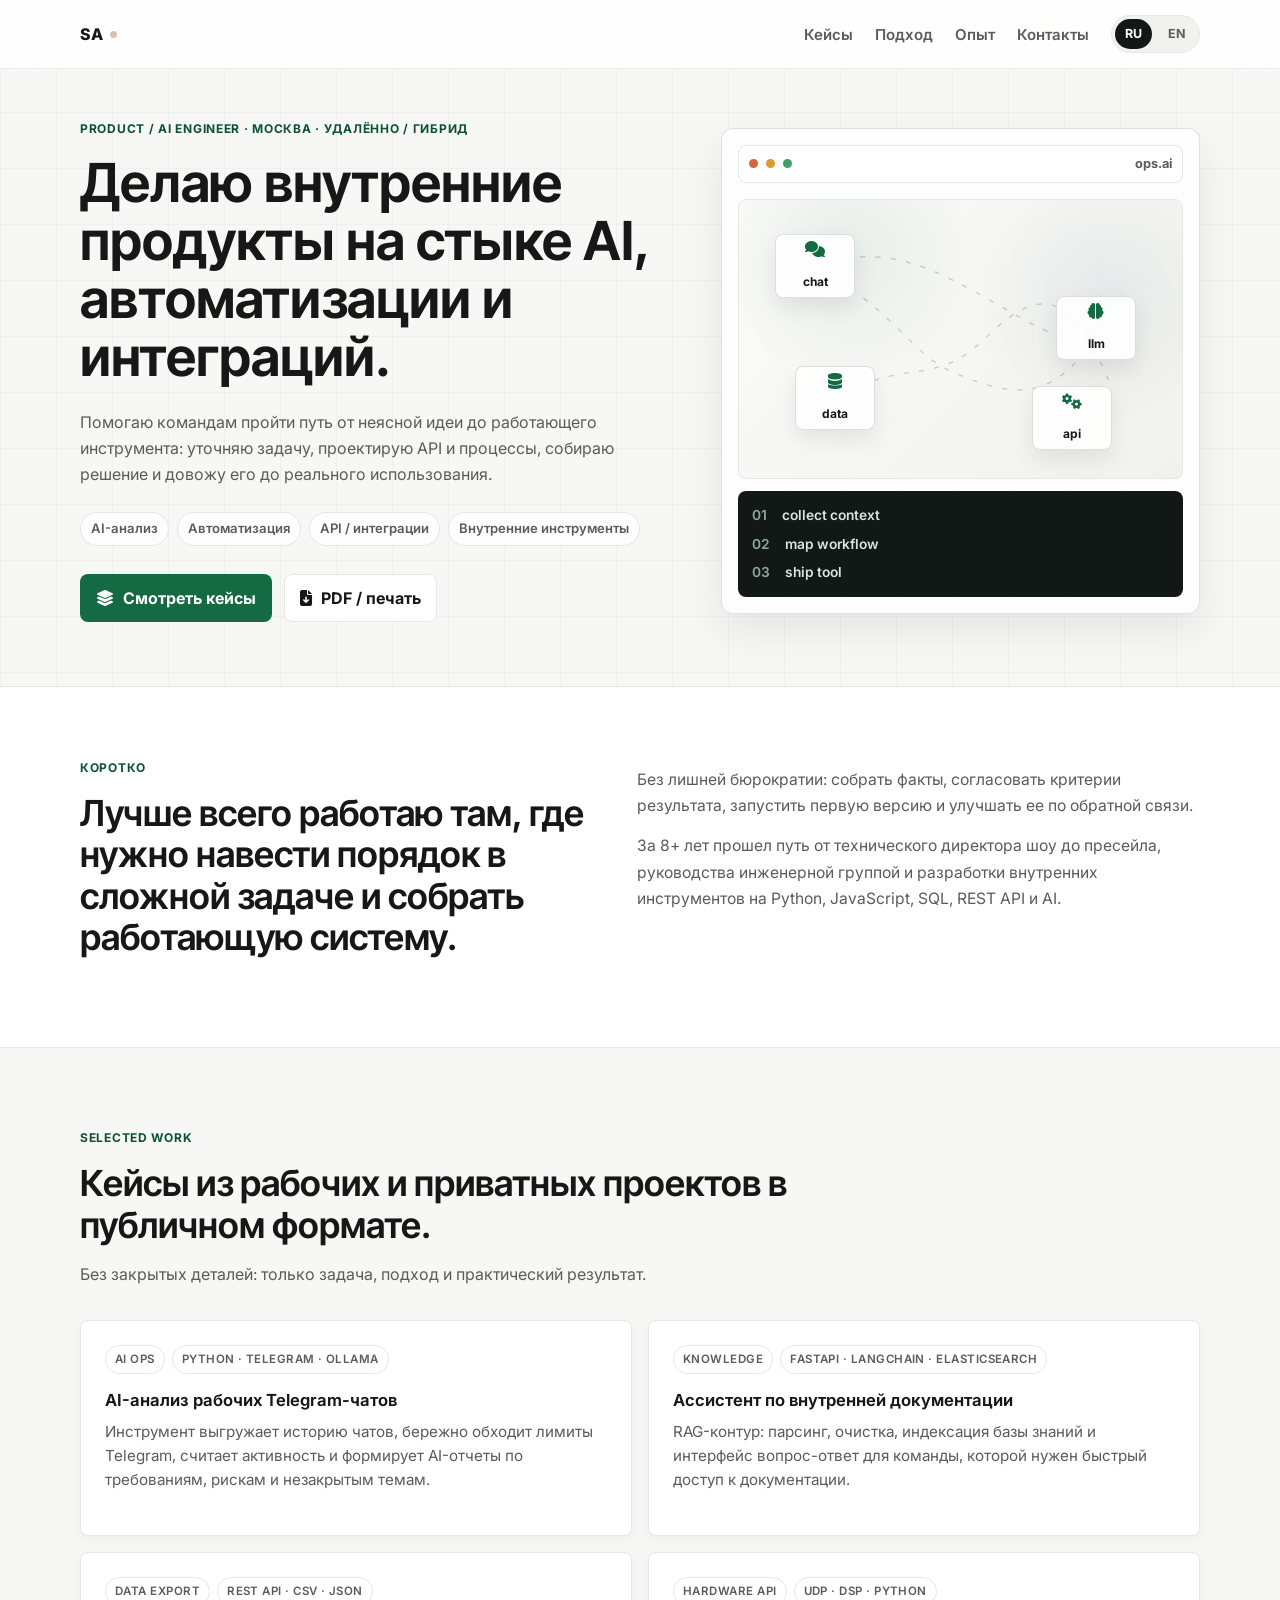
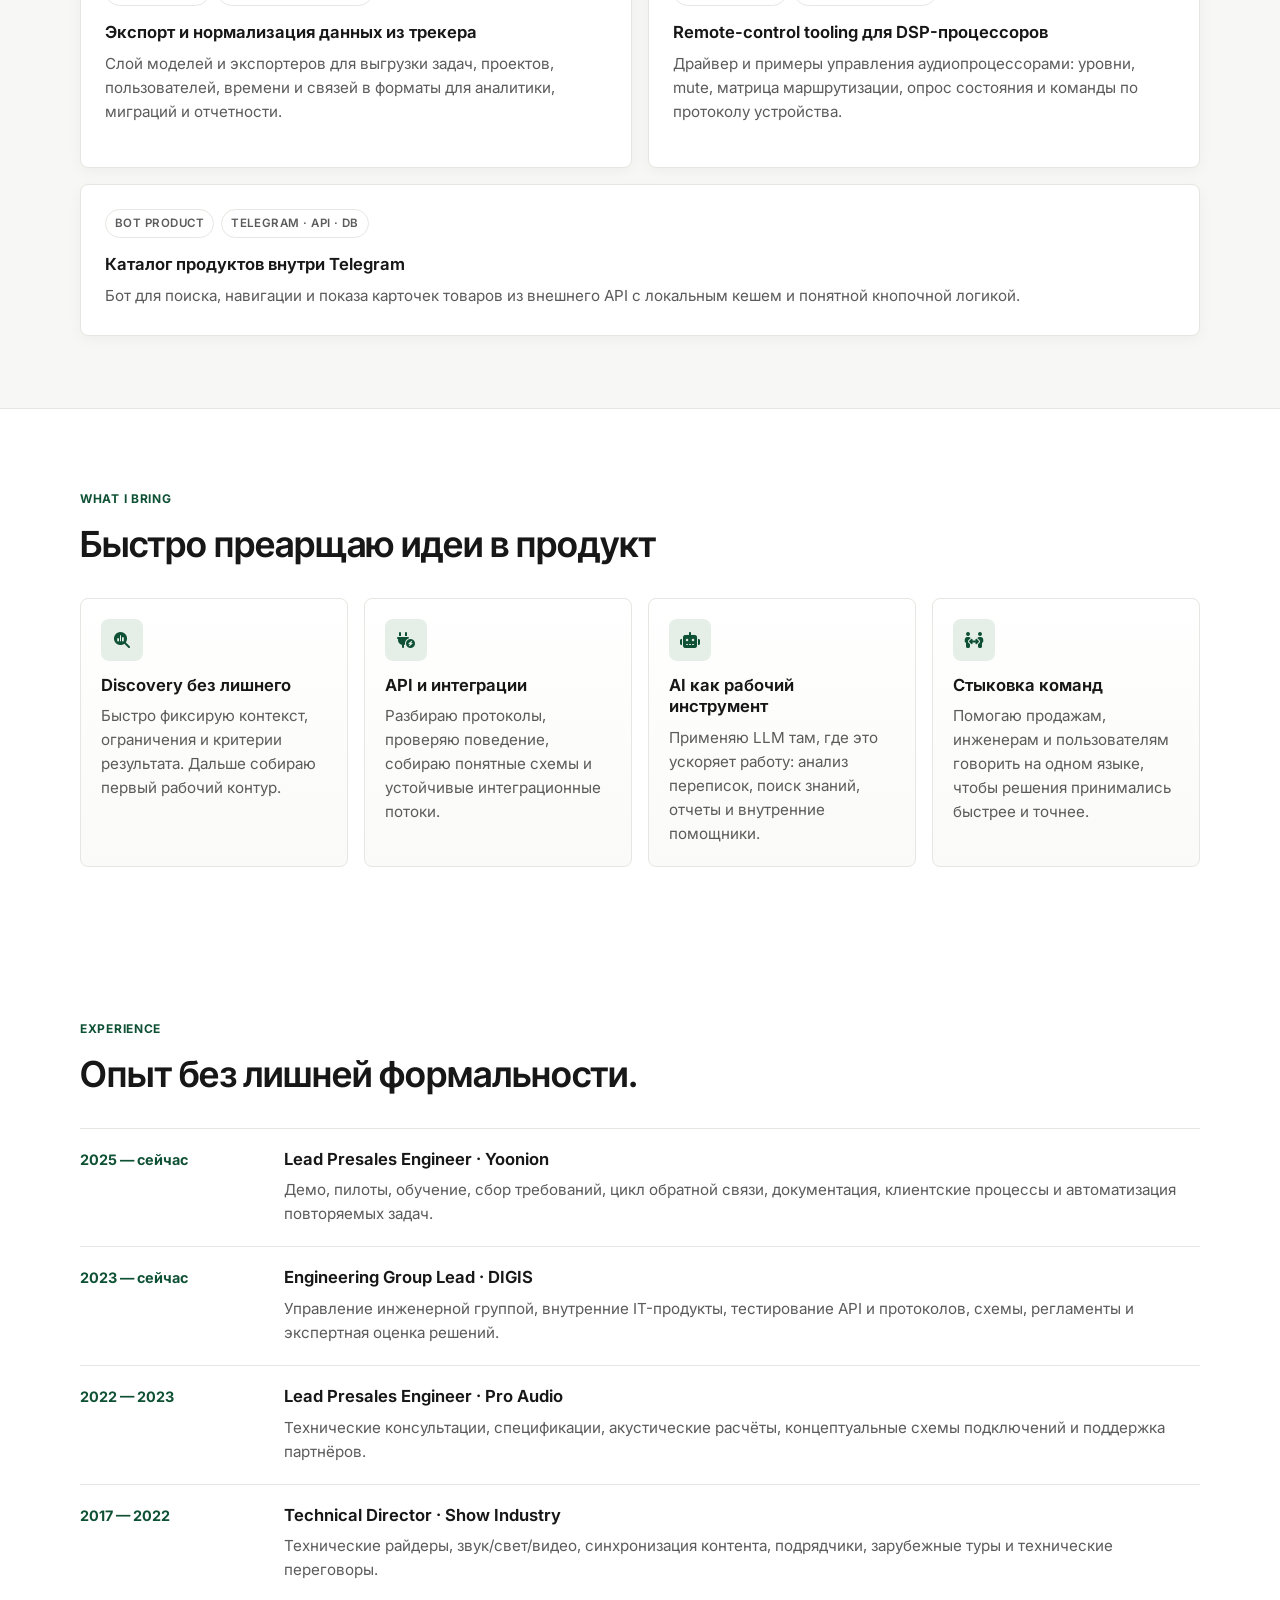
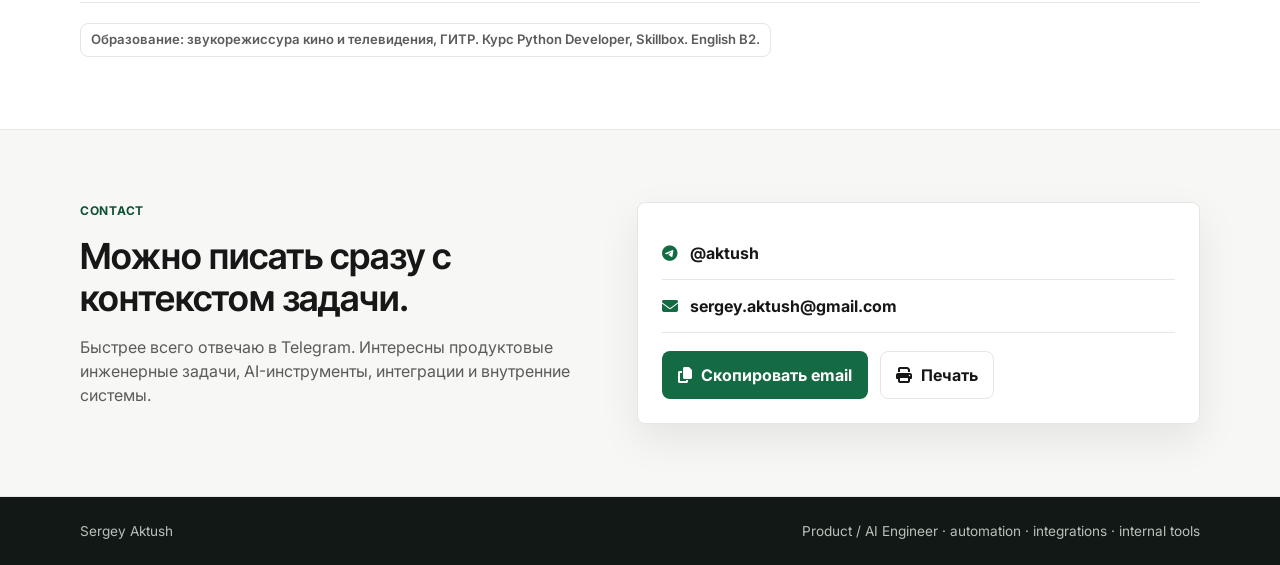
==== commit 5ab0dfe7: "update: redesign" ====
--- a/index.html
+++ b/index.html
@@ -3,387 +3,357 @@
 <head>
     <meta charset="UTF-8">
     <meta name="viewport" content="width=device-width, initial-scale=1.0">
-    <title>Сергей Блашкевич | Product Engineer</title>
+    <title>Сергей Блашкевич | Product / AI Engineer</title>
+    <meta name="description" content="Product Engineer for AI, automation, integrations, and internal tools.">
     <link rel="stylesheet" href="styles.css">
     <link rel="preconnect" href="https://fonts.googleapis.com">
     <link rel="preconnect" href="https://fonts.gstatic.com" crossorigin>
-    <link href="https://fonts.googleapis.com/css2?family=Inter:wght@300;400;500;600;700&family=Playfair+Display:wght@400;500;600;700&display=swap" rel="stylesheet">
+    <link href="https://fonts.googleapis.com/css2?family=Inter:wght@400;500;600;700;800&family=Inter+Tight:wght@600;700&display=swap" rel="stylesheet">
     <link rel="stylesheet" href="https://cdnjs.cloudflare.com/ajax/libs/font-awesome/6.4.0/css/all.min.css">
 </head>
 <body>
     <nav class="navbar">
         <div class="nav-container">
-            <a href="#home" class="nav-logo" id="site-logo" aria-label="Home">SA</a>
+            <a href="#home" class="nav-logo" id="site-logo" aria-label="Home">
+                SA<span class="secret-dot" aria-hidden="true"></span>
+            </a>
             <ul class="nav-menu">
-                <li><a href="#home" class="nav-link" data-i18n="nav.home">Главная</a></li>
-                <li><a href="#about" class="nav-link" data-i18n="nav.about">Обо мне</a></li>
-                <li><a href="#impact" class="nav-link" data-i18n="nav.impact">Impact</a></li>
+                <li><a href="#work" class="nav-link" data-i18n="nav.work">Кейсы</a></li>
+                <li><a href="#approach" class="nav-link" data-i18n="nav.approach">Подход</a></li>
                 <li><a href="#experience" class="nav-link" data-i18n="nav.experience">Опыт</a></li>
-                <li><a href="#skills" class="nav-link" data-i18n="nav.skills">Навыки</a></li>
-                <li><a href="#education" class="nav-link" data-i18n="nav.education">Образование</a></li>
                 <li><a href="#contact" class="nav-link" data-i18n="nav.contact">Контакты</a></li>
                 <li class="nav-lang">
                     <button class="lang-toggle" type="button" data-lang="ru" aria-label="Русский">RU</button>
-                    <span class="lang-sep" aria-hidden="true">/</span>
                     <button class="lang-toggle" type="button" data-lang="en" aria-label="English">EN</button>
                 </li>
             </ul>
-            <div class="hamburger" aria-label="Menu" aria-expanded="false" role="button" tabindex="0">
+            <button class="hamburger" type="button" aria-label="Menu" aria-expanded="false">
                 <span class="bar"></span>
                 <span class="bar"></span>
                 <span class="bar"></span>
-            </div>
+            </button>
         </div>
     </nav>
 
-    <section id="home" class="hero">
-        <div class="hero-content">
-            <h1 data-i18n="hero.name">Сергей Блашкевич</h1>
-            <p class="hero-subtitle" data-i18n="hero.role">Product Engineer • Presales Engineer • Engineering Lead</p>
-            <p class="hero-description" data-i18n="hero.summary">
-                Решаю сложные задачи эффективными методами. Соединяю продукт, аналитику и инженерию: требования, API, автоматизация, процессы, метрики.
-            </p>
-            <p class="hero-meta" data-i18n="hero.meta">Москва • Удалённо/гибрид • Английский B2</p>
-            <p class="hero-alias" data-i18n="hero.alias">aka Sergey Aktush</p>
-            <div class="hero-buttons">
-                <button type="button" class="btn btn-primary" id="download-pdf" data-i18n="hero.cta_pdf">Скачать PDF</button>
-                <a href="#contact" class="btn btn-secondary" data-i18n="hero.cta_contact">Связаться</a>
-            </div>
-        </div>
-        <div class="hero-visual" aria-hidden="true">
-            <div class="audio-wave">
-                <div class="wave-bar"></div><div class="wave-bar"></div><div class="wave-bar"></div><div class="wave-bar"></div><div class="wave-bar"></div>
-                <div class="wave-bar"></div><div class="wave-bar"></div><div class="wave-bar"></div><div class="wave-bar"></div><div class="wave-bar"></div>
-            </div>
-        </div>
-    </section>
-
-    <section id="about" class="about">
-        <div class="container">
-            <h2 class="section-title" data-i18n="about.title">Обо мне</h2>
-            <div class="about-content">
-                <div class="about-image">
-                    <div class="image-placeholder" aria-hidden="true">
-                        <i class="fas fa-user-circle"></i>
-                    </div>
-                </div>
-                <div class="about-text">
-                    <h3 data-i18n="about.heading">Product/Engineering: от требований до результата</h3>
-                    <p data-i18n="about.p1">
-                        Product Engineer с опытом в пресейле и руководстве инженерной группой. Быстро погружаюсь в предметную область, формализую требования, проектирую решения и довожу внедрение до результата.
+    <main>
+        <section id="home" class="hero">
+            <div class="hero-grid">
+                <div class="hero-content">
+                    <p class="eyebrow" data-i18n="hero.eyebrow">Product / AI Engineer · Moscow · Remote / Hybrid</p>
+                    <h1 data-i18n="hero.title">Делаю внутренние продукты на стыке AI, автоматизации и интеграций.</h1>
+                    <p class="hero-description" data-i18n="hero.summary">
+                        Помогаю командам быстро пройти путь от неясной идеи до работающего инструмента: уточняю задачу, проектирую API и процессы, собираю решение и довожу его до реального использования.
                     </p>
-                    <p data-i18n="about.p2">
-                        Мой фокус — сложные продукты и процессы: API/интеграции, автоматизация, документация и обучение, аналитика и метрики, взаимодействие с командами и партнёрами.
-                    </p>
-                    <div class="about-stats">
-                        <div class="stat">
-                            <span class="stat-number" data-i18n="stats.years_num">8+</span>
-                            <span class="stat-label" data-i18n="stats.years_label">лет опыта</span>
-                        </div>
-                        <div class="stat">
-                            <span class="stat-number" data-i18n="stats.focus_num">3</span>
-                            <span class="stat-label" data-i18n="stats.focus_label">product/engineering/presales</span>
-                        </div>
-                        <div class="stat">
-                            <span class="stat-number" data-i18n="stats.lang_num">B2</span>
-                            <span class="stat-label" data-i18n="stats.lang_label">English</span>
-                        </div>
-                    </div>
-                </div>
-            </div>
-        </div>
-    </section>
-
-    <section id="impact" class="portfolio">
-        <div class="container">
-            <h2 class="section-title" data-i18n="impact.title">Impact</h2>
-            <p class="section-subtitle" data-i18n="impact.subtitle">
-                Коротко о том, что я делал и какой результат приносил — по ролям, без “воды” и выдуманных кейсов.
-            </p>
-
-            <div class="portfolio-grid">
-                <div class="portfolio-item">
-                    <div class="portfolio-image">
-                        <div class="project-placeholder"><i class="fas fa-briefcase"></i></div>
-                    </div>
-                    <div class="portfolio-info">
-                        <h3 data-i18n="impact.yoonion.title">Yoonion — Ведущий пресейл-инженер</h3>
-                        <p class="project-genre" data-i18n="impact.yoonion.period">Апр 2025 — настоящее время</p>
-                        <div class="project-desc" data-i18n-html="impact.yoonion.bullets">
-                            <ul class="impact-list">
-                                <li>Техническое сопровождение продаж: демо, обучение, пилоты.</li>
-                                <li>Сбор и анализ обратной связи, работа с требованиями и документацией.</li>
-                                <li>Оптимизация процессов и воркфлоу клиентов; подготовка отчётности.</li>
-                                <li>Скрипты автоматизации для типовых задач.</li>
-                            </ul>
-                        </div>
-                        <p class="impact-tools" data-i18n="impact.tools_common">Tools: Python, JavaScript, SQL, REST API</p>
-                    </div>
-                </div>
-
-                <div class="portfolio-item">
-                    <div class="portfolio-image">
-                        <div class="project-placeholder"><i class="fas fa-sitemap"></i></div>
-                    </div>
-                    <div class="portfolio-info">
-                        <h3 data-i18n="impact.digis_lead.title">DIGIS — Руководитель инженерной группы</h3>
-                        <p class="project-genre" data-i18n="impact.digis_lead.period">Сен 2023 — настоящее время</p>
-                        <div class="project-desc" data-i18n-html="impact.digis_lead.bullets">
-                            <ul class="impact-list">
-                                <li>Организация и контроль работы инженерной группы в комплексных системах.</li>
-                                <li>Регламенты/инструкции, структурные схемы; проверка качества документации.</li>
-                                <li>Тестирование API и протоколов, экспертная оценка продуктов.</li>
-                                <li>Внутренние IT-продукты: разработка/поддержка/внедрение.</li>
-                            </ul>
-                        </div>
-                        <p class="impact-tools" data-i18n="impact.tools_digis">Tools: Python, JavaScript, SQL, REST API, Docker, Grafana</p>
-                    </div>
-                </div>
-
-                <div class="portfolio-item">
-                    <div class="portfolio-image">
-                        <div class="project-placeholder"><i class="fas fa-handshake"></i></div>
-                    </div>
-                    <div class="portfolio-info">
-                        <h3 data-i18n="impact.digis_presales.title">DIGIS — Ведущий пресейл-инженер</h3>
-                        <p class="project-genre" data-i18n="impact.digis_presales.period">Июл 2022 — Сен 2023</p>
-                        <div class="project-desc" data-i18n-html="impact.digis_presales.bullets">
-                            <ul class="impact-list">
-                                <li>Технические консультации партнёров, спецификации и расчёты.</li>
-                                <li>Концептуальные схемы подключений и интеграций.</li>
-                                <li>Изучение и тестирование продуктов (API/протоколы).</li>
-                                <li>Экспертная оценка целесообразности дистрибуции.</li>
-                            </ul>
-                        </div>
-                        <p class="impact-tools" data-i18n="impact.tools_presales">Tools: SQL, REST API, solution design, docs & training</p>
-                    </div>
-                </div>
-
-                <div class="portfolio-item">
-                    <div class="portfolio-image">
-                        <div class="project-placeholder"><i class="fas fa-bolt"></i></div>
-                    </div>
-                    <div class="portfolio-info">
-                        <h3 data-i18n="impact.self.title">Самозанятый — Технический директор шоу</h3>
-                        <p class="project-genre" data-i18n="impact.self.period">Авг 2017 — Июл 2022</p>
-                        <div class="project-desc" data-i18n-html="impact.self.bullets">
-                            <ul class="impact-list">
-                                <li>Технические райдеры и стандарты по звуку/свету/видео.</li>
-                                <li>Автоматизация и синхронизация контента (шоу-процессы).</li>
-                                <li>Подрядчики: поиск, согласование, контроль соответствия документации.</li>
-                                <li>Поддержка зарубежных гастролей: переговоры и переводы техдоков.</li>
-                            </ul>
-                        </div>
-                        <p class="impact-tools" data-i18n="impact.tools_self">Tools: process design, documentation, vendor management</p>
-                    </div>
-                </div>
-            </div>
-        </div>
-    </section>
-
-    <section id="experience" class="experience">
-        <div class="container">
-            <h2 class="section-title" data-i18n="exp.title">Опыт</h2>
-            <div class="timeline">
-                <div class="timeline-item">
-                    <div class="timeline-marker"></div>
-                    <div class="timeline-content">
-                        <span class="timeline-date" data-i18n="exp.yoonion.date">Апр 2025 — настоящее время</span>
-                        <h3 data-i18n="exp.yoonion.role">Ведущий пресейл-инженер</h3>
-                        <h4 data-i18n="exp.yoonion.company">Yoonion</h4>
-                        <p data-i18n="exp.yoonion.desc">Демо, пилоты и обучение; сбор и анализ обратной связи; требования и документация; оптимизация процессов; автоматизация скриптами.</p>
-                    </div>
-                </div>
-
-                <div class="timeline-item">
-                    <div class="timeline-marker"></div>
-                    <div class="timeline-content">
-                        <span class="timeline-date" data-i18n="exp.digis_lead.date">Сен 2023 — настоящее время</span>
-                        <h3 data-i18n="exp.digis_lead.role">Руководитель инженерной группы</h3>
-                        <h4 data-i18n="exp.digis_lead.company">Цифровые системы, ГК «DIGIS»</h4>
-                        <p data-i18n="exp.digis_lead.desc">Структурный анализ и поддержка партнёров; регламенты/инструкции/схемы; тестирование API/протоколов; внутренние IT-продукты.</p>
-                    </div>
-                </div>
-
-                <div class="timeline-item">
-                    <div class="timeline-marker"></div>
-                    <div class="timeline-content">
-                        <span class="timeline-date" data-i18n="exp.digis_presales.date">Июл 2022 — Сен 2023</span>
-                        <h3 data-i18n="exp.digis_presales.role">Ведущий пресейл-инженер (проф. акустика)</h3>
-                        <h4 data-i18n="exp.digis_presales.company">Цифровые системы, ГК «DIGIS»</h4>
-                        <p data-i18n="exp.digis_presales.desc">Технические консультации, спецификации и расчёты; схемы подключений; тестирование продуктов (API/протоколы); экспертная оценка.</p>
-                    </div>
-                </div>
-
-                <div class="timeline-item">
-                    <div class="timeline-marker"></div>
-                    <div class="timeline-content">
-                        <span class="timeline-date" data-i18n="exp.self.date">Авг 2017 — Июл 2022</span>
-                        <h3 data-i18n="exp.self.role">Технический директор шоу</h3>
-                        <h4 data-i18n="exp.self.company">Самозанятый</h4>
-                        <p data-i18n="exp.self.desc">Райдеры и документация; технологические решения/автоматизация; подрядчики; зарубежные гастроли (переговоры/переводы).</p>
-                    </div>
-                </div>
-            </div>
-            <p class="timeline-note" data-i18n="exp.note">Примечание: роли “настоящее время” могут идти параллельно — так отражено в исходном резюме.</p>
-        </div>
-    </section>
-
-    <section id="education" class="education">
-        <div class="container">
-            <h2 class="section-title" data-i18n="edu.title">Образование</h2>
-            <div class="education-grid">
-                <div class="education-item">
-                    <div class="education-icon"><i class="fas fa-graduation-cap"></i></div>
-                    <div class="education-content">
-                        <h3 data-i18n="edu.gitr.title">Неоконченное высшее</h3>
-                        <h4 data-i18n="edu.gitr.org">Институт кино и телевидения (ГИТР), Москва</h4>
-                        <p class="education-year" data-i18n="edu.gitr.year">2012</p>
-                        <p data-i18n="edu.gitr.desc">Звукорежиссура кино и телевидения.</p>
-                    </div>
-                </div>
-                <div class="education-item">
-                    <div class="education-icon"><i class="fas fa-certificate"></i></div>
-                    <div class="education-content">
-                        <h3 data-i18n="edu.skillbox.title">Разработчик Python</h3>
-                        <h4 data-i18n="edu.skillbox.org">Skillbox</h4>
-                        <p class="education-year" data-i18n="edu.skillbox.year">2025</p>
-                        <p data-i18n="edu.skillbox.desc">Курс разработчика Python.</p>
-                    </div>
-                </div>
-            </div>
-        </div>
-    </section>
-
-    <section id="skills" class="skills">
-        <div class="container">
-            <h2 class="section-title" data-i18n="skills.title">Навыки</h2>
-            <div class="skills-grid">
-                <div class="skill-category">
-                    <h3><i class="fas fa-code"></i> <span data-i18n="skills.tech.title">Tech</span></h3>
-                    <div class="skill-tags">
-                        <span class="skill-tag">Python</span>
-                        <span class="skill-tag">JavaScript</span>
-                        <span class="skill-tag">SQL</span>
-                        <span class="skill-tag">REST API</span>
-                        <span class="skill-tag">Docker</span>
-                        <span class="skill-tag">Grafana</span>
-                        <span class="skill-tag">API testing</span>
-                    </div>
-                </div>
-                <div class="skill-category">
-                    <h3><i class="fas fa-chart-line"></i> <span data-i18n="skills.product.title">Product</span></h3>
-                    <div class="skill-tags">
-                        <span class="skill-tag" data-i18n="skills.product.ba">Бизнес-анализ</span>
-                        <span class="skill-tag" data-i18n="skills.product.req">Анализ требований</span>
-                        <span class="skill-tag" data-i18n="skills.product.metrics">Продуктовые метрики</span>
-                        <span class="skill-tag">A/B tests</span>
-                        <span class="skill-tag">MVP</span>
-                    </div>
-                </div>
-                <div class="skill-category">
-                    <h3><i class="fas fa-people-group"></i> <span data-i18n="skills.collab.title">Collaboration</span></h3>
-                    <div class="skill-tags">
-                        <span class="skill-tag" data-i18n="skills.collab.cross">Кроссфункциональность</span>
-                        <span class="skill-tag" data-i18n="skills.collab.stakeholders">Управление ожиданиями</span>
-                        <span class="skill-tag" data-i18n="skills.collab.present">Навыки презентации</span>
-                        <span class="skill-tag">Agile</span>
-                        <span class="skill-tag">Solution design</span>
-                    </div>
-                </div>
-                <div class="skill-category">
-                    <h3><i class="fas fa-language"></i> <span data-i18n="skills.lang.title">Languages</span></h3>
-                    <div class="skill-tags">
-                        <span class="skill-tag" data-i18n="skills.lang.ru">Русский — родной</span>
-                        <span class="skill-tag" data-i18n="skills.lang.en">English — B2</span>
-                    </div>
-                </div>
-            </div>
-        </div>
-    </section>
-
-    <section id="contact" class="contact">
-        <div class="container">
-            <h2 class="section-title" data-i18n="contact.title">Контакты</h2>
-            <p class="section-subtitle" data-i18n="contact.subtitle">Быстрее всего отвечаю в Telegram. Можно писать по делу и сразу с контекстом.</p>
-            <div class="contact-content">
-                <div class="contact-info">
-                    <div class="contact-item">
-                        <i class="fas fa-envelope"></i>
-                        <div>
-                            <h4 data-i18n="contact.email_label">Email</h4>
-                            <a href="mailto:sergey.aktush@gmail.com">sergey.aktush@gmail.com</a>
-                        </div>
-                    </div>
-                    <div class="contact-item">
-                        <i class="fab fa-telegram"></i>
-                        <div>
-                            <h4 data-i18n="contact.tg_label">Telegram</h4>
-                            <a href="https://t.me/aktush" target="_blank" rel="noopener noreferrer">@aktush</a>
-                        </div>
-                    </div>
-                    <div class="contact-cta">
-                        <button type="button" class="btn btn-primary" id="contact-copy" data-i18n="contact.copy_btn">Скопировать email</button>
-                        <button type="button" class="btn btn-secondary" id="contact-print" data-i18n="contact.print_btn">Версия для печати</button>
-                    </div>
-                </div>
-
-                <div class="contact-card">
-                    <h3 data-i18n="contact.card_title">Короткое резюме</h3>
-                    <p class="contact-card-text" data-i18n="contact.card_p1">
-                        Product Engineer с опытом 8+ лет: пресейл, управление инженерной группой, анализ требований, API/интеграции, автоматизация и документация.
-                    </p>
-                    <p class="contact-card-text" data-i18n="contact.card_p2">
-                        Формат: удалённо / гибрид. Готов к редким командировкам.
-                    </p>
-                    <div class="contact-card-badges">
-                        <span class="badge" data-i18n="badge.role">Product Engineer</span>
-                        <span class="badge" data-i18n="badge.api">API / Integrations</span>
-                        <span class="badge" data-i18n="badge.auto">Automation</span>
-                        <span class="badge" data-i18n="badge.docs">Docs & Training</span>
-                    </div>
-                </div>
-            </div>
-        </div>
-    </section>
+                    <div class="hero-tags" aria-label="Core skills">
+                        <span data-i18n="tag.ai">AI analysis</span>
+                        <span data-i18n="tag.automation">Automation</span>
+                        <span data-i18n="tag.integrations">API / Integrations</span>
+                        <span data-i18n="tag.internal">Internal tools</span>
+                    </div>
+                    <div class="hero-actions">
+                        <a href="#work" class="btn btn-primary"><i class="fas fa-layer-group"></i><span data-i18n="hero.cta_work">Смотреть кейсы</span></a>
+                        <button type="button" class="btn btn-secondary" id="download-pdf"><i class="fas fa-file-arrow-down"></i><span data-i18n="hero.cta_pdf">PDF / печать</span></button>
+                    </div>
+                </div>
+
+                <div class="system-visual" aria-label="Generated system visual">
+                    <div class="visual-toolbar">
+                        <span></span><span></span><span></span>
+                        <strong>ops.ai</strong>
+                    </div>
+                    <div class="signal-map">
+                        <div class="signal-node node-a"><i class="fas fa-comments"></i><span>chat</span></div>
+                        <div class="signal-node node-b"><i class="fas fa-database"></i><span>data</span></div>
+                        <div class="signal-node node-c"><i class="fas fa-brain"></i><span>llm</span></div>
+                        <div class="signal-node node-d"><i class="fas fa-gears"></i><span>api</span></div>
+                        <svg viewBox="0 0 520 320" role="img" aria-hidden="true">
+                            <path d="M90 76 C170 42 238 82 308 122 S404 182 454 102" />
+                            <path d="M112 236 C184 178 226 220 286 162 S386 88 438 218" />
+                            <path d="M146 112 C196 150 212 184 258 202 S354 238 400 182" />
+                        </svg>
+                    </div>
+                    <div class="visual-console">
+                        <p><span>01</span> collect context</p>
+                        <p><span>02</span> map workflow</p>
+                        <p><span>03</span> ship tool</p>
+                    </div>
+                </div>
+            </div>
+        </section>
+
+        <section class="intro">
+            <div class="container intro-grid">
+                <div>
+                    <p class="section-kicker" data-i18n="intro.kicker">Коротко</p>
+                    <h2 data-i18n="intro.title">Лучше всего работаю там, где нужно навести порядок в сложной задаче и собрать работающую систему.</h2>
+                </div>
+                <div class="intro-copy">
+                    <p data-i18n="intro.p1">Без лишней бюрократии: собрать факты, согласовать критерии результата, запустить первую версию и улучшать ее по обратной связи.</p>
+                    <p data-i18n="intro.p2">За 8+ лет прошел путь от технического директора шоу до пресейла, руководства инженерной группой и разработки внутренних инструментов на Python, JavaScript, SQL, REST API и AI.</p>
+                </div>
+            </div>
+        </section>
+
+        <section id="work" class="work">
+            <div class="container">
+                <div class="section-head">
+                    <p class="section-kicker" data-i18n="work.kicker">Selected Work</p>
+                    <h2 data-i18n="work.title">Кейсы из рабочих и приватных проектов в публичном формате.</h2>
+                    <p data-i18n="work.subtitle">Без закрытых деталей: только задача, подход и практический результат.</p>
+                </div>
+
+                <div class="case-grid">
+                    <article class="case-card">
+                        <div class="case-meta"><span>AI Ops</span><span>Python · Telegram · Ollama</span></div>
+                        <h3 data-i18n="case.telegram.title">AI-анализ рабочих Telegram-чатов</h3>
+                        <p data-i18n="case.telegram.desc">Инструмент выгружает историю чатов, бережно обходит лимиты Telegram, считает активность и формирует AI-отчеты по требованиям, рискам и незакрытым темам.</p>
+                    </article>
+                    <article class="case-card">
+                        <div class="case-meta"><span>Knowledge</span><span>FastAPI · LangChain · Elasticsearch</span></div>
+                        <h3 data-i18n="case.knowledge.title">Ассистент по внутренней документации</h3>
+                        <p data-i18n="case.knowledge.desc">RAG-контур: парсинг, очистка, индексация базы знаний и интерфейс вопрос-ответ для команды, которой нужен быстрый доступ к документации.</p>
+                    </article>
+                    <article class="case-card">
+                        <div class="case-meta"><span>Data Export</span><span>REST API · CSV · JSON</span></div>
+                        <h3 data-i18n="case.redmine.title">Экспорт и нормализация данных из трекера</h3>
+                        <p data-i18n="case.redmine.desc">Слой моделей и экспортеров для выгрузки задач, проектов, пользователей, времени и связей в форматы для аналитики, миграций и отчетности.</p>
+                    </article>
+                    <article class="case-card">
+                        <div class="case-meta"><span>Hardware API</span><span>UDP · DSP · Python</span></div>
+                        <h3 data-i18n="case.dsp.title">Remote-control tooling для DSP-процессоров</h3>
+                        <p data-i18n="case.dsp.desc">Драйвер и примеры управления аудиопроцессорами: уровни, mute, матрица маршрутизации, опрос состояния и команды по протоколу устройства.</p>
+                    </article>
+                    <article class="case-card">
+                        <div class="case-meta"><span>Bot Product</span><span>Telegram · API · DB</span></div>
+                        <h3 data-i18n="case.bot.title">Каталог продуктов внутри Telegram</h3>
+                        <p data-i18n="case.bot.desc">Бот для поиска, навигации и показа карточек товаров из внешнего API с локальным кешем и понятной кнопочной логикой.</p>
+                    </article>
+                </div>
+            </div>
+        </section>
+
+        <section id="approach" class="approach">
+            <div class="container">
+                <div class="section-head compact">
+                    <p class="section-kicker" data-i18n="approach.kicker">What I Bring</p>
+                    <h2 data-i18n="approach.title">Быстро преарщаю идеи в продукт</h2>
+                </div>
+                <div class="capability-grid">
+                    <div class="capability"><i class="fas fa-magnifying-glass-chart"></i><h3 data-i18n="cap.discovery.title">Discovery без лишнего</h3><p data-i18n="cap.discovery.desc">Быстро фиксирую контекст, ограничения и критерии результата. Дальше собираю первый рабочий контур.</p></div>
+                    <div class="capability"><i class="fas fa-plug-circle-bolt"></i><h3 data-i18n="cap.integration.title">API и интеграции</h3><p data-i18n="cap.integration.desc">Разбираю протоколы, проверяю поведение, собираю понятные схемы и устойчивые интеграционные потоки.</p></div>
+                    <div class="capability"><i class="fas fa-robot"></i><h3 data-i18n="cap.ai.title">AI как рабочий инструмент</h3><p data-i18n="cap.ai.desc">Применяю LLM там, где это ускоряет работу: анализ переписок, поиск знаний, отчеты и внутренние помощники.</p></div>
+                    <div class="capability"><i class="fas fa-people-arrows"></i><h3 data-i18n="cap.lead.title">Стыковка команд</h3><p data-i18n="cap.lead.desc">Помогаю продажам, инженерам и пользователям говорить на одном языке, чтобы решения принимались быстрее и точнее.</p></div>
+                </div>
+            </div>
+        </section>
+
+        <section id="experience" class="experience">
+            <div class="container">
+                <div class="section-head compact">
+                    <p class="section-kicker" data-i18n="exp.kicker">Experience</p>
+                    <h2 data-i18n="exp.title">Опыт без лишней формальности.</h2>
+                </div>
+                <div class="experience-list">
+                    <article class="experience-row">
+                        <span data-i18n="exp.yoonion.date">2025 — сейчас</span>
+                        <div><h3 data-i18n="exp.yoonion.role">Lead Presales Engineer · Yoonion</h3><p data-i18n="exp.yoonion.desc">Демо, пилоты, обучение, сбор требований, цикл обратной связи, документация, клиентские процессы и автоматизация повторяемых задач.</p></div>
+                    </article>
+                    <article class="experience-row">
+                        <span data-i18n="exp.digis_lead.date">2023 — сейчас</span>
+                        <div><h3 data-i18n="exp.digis_lead.role">Engineering Group Lead · DIGIS</h3><p data-i18n="exp.digis_lead.desc">Управление инженерной группой, внутренние IT-продукты, тестирование API и протоколов, схемы, регламенты и экспертная оценка решений.</p></div>
+                    </article>
+                    <article class="experience-row">
+                        <span data-i18n="exp.digis_pre.date">2022 — 2023</span>
+                        <div><h3 data-i18n="exp.digis_pre.role">Lead Presales Engineer · Pro Audio</h3><p data-i18n="exp.digis_pre.desc">Технические консультации, спецификации, акустические расчёты, концептуальные схемы подключений и поддержка партнёров.</p></div>
+                    </article>
+                    <article class="experience-row">
+                        <span data-i18n="exp.show.date">2017 — 2022</span>
+                        <div><h3 data-i18n="exp.show.role">Technical Director · Show Industry</h3><p data-i18n="exp.show.desc">Технические райдеры, звук/свет/видео, синхронизация контента, подрядчики, зарубежные туры и технические переговоры.</p></div>
+                    </article>
+                </div>
+                <p class="credibility" data-i18n="exp.credentials">Образование: звукорежиссура кино и телевидения, ГИТР. Курс Python Developer, Skillbox. English B2.</p>
+            </div>
+        </section>
+
+        <section id="contact" class="contact">
+            <div class="container contact-grid">
+                <div>
+                    <p class="section-kicker" data-i18n="contact.kicker">Contact</p>
+                    <h2 data-i18n="contact.title">Можно писать сразу с контекстом задачи.</h2>
+                    <p data-i18n="contact.subtitle">Быстрее всего отвечаю в Telegram. Интересны продуктовые инженерные задачи, AI-инструменты, интеграции и внутренние системы.</p>
+                </div>
+                <div class="contact-panel">
+                    <a class="contact-line" href="https://t.me/aktush" target="_blank" rel="noopener noreferrer"><i class="fab fa-telegram"></i><span>@aktush</span></a>
+                    <a class="contact-line" href="mailto:sergey.aktush@gmail.com"><i class="fas fa-envelope"></i><span>sergey.aktush@gmail.com</span></a>
+                    <div class="contact-actions">
+                        <button type="button" class="btn btn-primary" id="contact-copy"><i class="fas fa-copy"></i><span data-i18n="contact.copy">Скопировать email</span></button>
+                        <button type="button" class="btn btn-secondary" id="contact-print"><i class="fas fa-print"></i><span data-i18n="contact.print">Печать</span></button>
+                    </div>
+                </div>
+            </div>
+        </section>
+    </main>
 
     <footer class="footer">
-        <div class="container">
-            <div class="footer-content">
-                <div class="footer-logo">
-                    <span class="logo-text">SA</span>
-                    <p data-i18n="footer.tagline">Product Engineer • Presales • Engineering Lead</p>
-                </div>
-                <div class="footer-links">
-                    <a href="#home" data-i18n="nav.home">Главная</a>
-                    <a href="#impact" data-i18n="nav.impact">Impact</a>
-                    <a href="#experience" data-i18n="nav.experience">Опыт</a>
-                    <a href="#contact" data-i18n="nav.contact">Контакты</a>
-                </div>
-                <div class="footer-social">
-                    <a href="mailto:sergey.aktush@gmail.com" aria-label="Email"><i class="fas fa-envelope"></i></a>
-                    <a href="https://t.me/aktush" target="_blank" rel="noopener noreferrer" aria-label="Telegram"><i class="fab fa-telegram"></i></a>
-                </div>
-            </div>
-            <div class="footer-bottom">
-                <p data-i18n="footer.copyright">© 2026 Sergey Aktush. All rights reserved.</p>
-            </div>
+        <div class="container footer-inner">
+            <span>Sergey Aktush</span>
+            <span data-i18n="footer.line">Product / AI Engineer · automation · integrations · internal tools</span>
         </div>
     </footer>
 
     <div class="modal" id="easter-egg-modal" aria-hidden="true" role="dialog" aria-modal="true" aria-labelledby="easter-egg-title">
         <div class="modal-backdrop" data-modal-close></div>
         <div class="modal-card" role="document">
-            <button class="modal-close" type="button" aria-label="Close" data-modal-close>
-                <i class="fas fa-xmark"></i>
-            </button>
-            <h3 id="easter-egg-title" data-i18n="easter.title">Secret</h3>
-            <p class="modal-text" data-i18n="easter.desc">Если ты знаешь — ты знаешь.</p>
-            <a class="btn btn-primary modal-link" href="#" id="easter-link" data-i18n="easter.link">Open VPN manual</a>
+            <button class="modal-close" type="button" aria-label="Close" data-modal-close><i class="fas fa-xmark"></i></button>
+            <p class="section-kicker" data-i18n="easter.kicker">Hidden Note</p>
+            <h3 id="easter-egg-title" data-i18n="easter.title">Техническая памятка</h3>
+            <p class="modal-text" data-i18n="easter.desc">Нашёл маленький служебный люк. Там аккуратная инструкция по AmneziaVPN.</p>
+            <a class="btn btn-primary modal-link" href="#" id="easter-link"><i class="fas fa-lock-open"></i><span data-i18n="easter.link">Открыть</span></a>
         </div>
     </div>
 
     <script>
+        const I18N = {
+            ru: {
+                title: 'Сергей Блашкевич | Product / AI Engineer',
+                'nav.work': 'Кейсы',
+                'nav.approach': 'Подход',
+                'nav.experience': 'Опыт',
+                'nav.contact': 'Контакты',
+                'hero.eyebrow': 'Product / AI Engineer · Москва · удалённо / гибрид',
+                'hero.title': 'Делаю внутренние продукты на стыке AI, автоматизации и интеграций.',
+                'hero.summary': 'Помогаю командам пройти путь от неясной идеи до работающего инструмента: уточняю задачу, проектирую API и процессы, собираю решение и довожу его до реального использования.',
+                'hero.cta_work': 'Смотреть кейсы',
+                'hero.cta_pdf': 'PDF / печать',
+                'tag.ai': 'AI-анализ',
+                'tag.automation': 'Автоматизация',
+                'tag.integrations': 'API / интеграции',
+                'tag.internal': 'Внутренние инструменты',
+                'intro.kicker': 'Коротко',
+                'intro.title': 'Лучше всего работаю там, где нужно навести порядок в сложной задаче и собрать работающую систему.',
+                'intro.p1': 'Без лишней бюрократии: собрать факты, согласовать критерии результата, запустить первую версию и улучшать ее по обратной связи.',
+                'intro.p2': 'За 8+ лет прошел путь от технического директора шоу до пресейла, руководства инженерной группой и разработки внутренних инструментов на Python, JavaScript, SQL, REST API и AI.',
+                'work.kicker': 'Selected Work',
+                'work.title': 'Кейсы из рабочих и приватных проектов в публичном формате.',
+                'work.subtitle': 'Без закрытых деталей: только задача, подход и практический результат.',
+                'case.telegram.title': 'AI-анализ рабочих Telegram-чатов',
+                'case.telegram.desc': 'Инструмент выгружает историю чатов, бережно обходит лимиты Telegram, считает активность и формирует AI-отчеты по требованиям, рискам и незакрытым темам.',
+                'case.knowledge.title': 'Ассистент по внутренней документации',
+                'case.knowledge.desc': 'RAG-контур: парсинг, очистка, индексация базы знаний и интерфейс вопрос-ответ для команды, которой нужен быстрый доступ к документации.',
+                'case.redmine.title': 'Экспорт и нормализация данных из трекера',
+                'case.redmine.desc': 'Слой моделей и экспортеров для выгрузки задач, проектов, пользователей, времени и связей в форматы для аналитики, миграций и отчетности.',
+                'case.dsp.title': 'Remote-control tooling для DSP-процессоров',
+                'case.dsp.desc': 'Драйвер и примеры управления аудиопроцессорами: уровни, mute, матрица маршрутизации, опрос состояния и команды по протоколу устройства.',
+                'case.bot.title': 'Каталог продуктов внутри Telegram',
+                'case.bot.desc': 'Бот для поиска, навигации и показа карточек товаров из внешнего API с локальным кешем и понятной кнопочной логикой.',
+                'approach.kicker': 'What I Bring',
+                'approach.title': 'Быстро преарщаю идеи в продукт',
+                'cap.discovery.title': 'Discovery без лишнего',
+                'cap.discovery.desc': 'Быстро фиксирую контекст, ограничения и критерии результата. Дальше собираю первый рабочий контур.',
+                'cap.integration.title': 'API и интеграции',
+                'cap.integration.desc': 'Разбираю протоколы, проверяю поведение, собираю понятные схемы и устойчивые интеграционные потоки.',
+                'cap.ai.title': 'AI как рабочий инструмент',
+                'cap.ai.desc': 'Применяю LLM там, где это ускоряет работу: анализ переписок, поиск знаний, отчеты и внутренние помощники.',
+                'cap.lead.title': 'Стыковка команд',
+                'cap.lead.desc': 'Помогаю продажам, инженерам и пользователям говорить на одном языке, чтобы решения принимались быстрее и точнее.',
+                'exp.kicker': 'Experience',
+                'exp.title': 'Опыт без лишней формальности.',
+                'exp.yoonion.date': '2025 — сейчас',
+                'exp.yoonion.role': 'Lead Presales Engineer · Yoonion',
+                'exp.yoonion.desc': 'Демо, пилоты, обучение, сбор требований, цикл обратной связи, документация, клиентские процессы и автоматизация повторяемых задач.',
+                'exp.digis_lead.date': '2023 — сейчас',
+                'exp.digis_lead.role': 'Engineering Group Lead · DIGIS',
+                'exp.digis_lead.desc': 'Управление инженерной группой, внутренние IT-продукты, тестирование API и протоколов, схемы, регламенты и экспертная оценка решений.',
+                'exp.digis_pre.date': '2022 — 2023',
+                'exp.digis_pre.role': 'Lead Presales Engineer · Pro Audio',
+                'exp.digis_pre.desc': 'Технические консультации, спецификации, акустические расчёты, концептуальные схемы подключений и поддержка партнёров.',
+                'exp.show.date': '2017 — 2022',
+                'exp.show.role': 'Technical Director · Show Industry',
+                'exp.show.desc': 'Технические райдеры, звук/свет/видео, синхронизация контента, подрядчики, зарубежные туры и технические переговоры.',
+                'exp.credentials': 'Образование: звукорежиссура кино и телевидения, ГИТР. Курс Python Developer, Skillbox. English B2.',
+                'contact.kicker': 'Contact',
+                'contact.title': 'Можно писать сразу с контекстом задачи.',
+                'contact.subtitle': 'Быстрее всего отвечаю в Telegram. Интересны продуктовые инженерные задачи, AI-инструменты, интеграции и внутренние системы.',
+                'contact.copy': 'Скопировать email',
+                'contact.print': 'Печать',
+                'footer.line': 'Product / AI Engineer · automation · integrations · internal tools',
+                'easter.kicker': 'Hidden Note',
+                'easter.title': 'Техническая памятка',
+                'easter.desc': 'Нашёл маленький служебный люк. Там аккуратная инструкция по AmneziaVPN.',
+                'easter.link': 'Открыть',
+                toastCopied: 'Скопировано'
+            },
+            en: {
+                title: 'Sergei Blashkevich | Product / AI Engineer',
+                'nav.work': 'Work',
+                'nav.approach': 'Approach',
+                'nav.experience': 'Experience',
+                'nav.contact': 'Contact',
+                'hero.eyebrow': 'Product / AI Engineer · Moscow · remote / hybrid',
+                'hero.title': 'I turn AI, automation, and integrations into working internal products.',
+                'hero.summary': 'I combine product discovery, engineering practice, and calm communication: pull requirements out of ambiguity, design APIs/workflows, build useful tools, and help people adopt them.',
+                'hero.cta_work': 'View cases',
+                'hero.cta_pdf': 'PDF / print',
+                'tag.ai': 'AI analysis',
+                'tag.automation': 'Automation',
+                'tag.integrations': 'API / integrations',
+                'tag.internal': 'Internal tools',
+                'intro.kicker': 'In Short',
+                'intro.title': 'I like systems where product uncertainty meets technical reality.',
+                'intro.p1': 'I do not like process theater. I prefer gathering facts quickly, agreeing on success criteria, shipping a first working loop, and improving it from real operational signals.',
+                'intro.p2': 'Across 8+ years I moved from technical show direction to presales, engineering group leadership, and internal tool development with Python, JavaScript, SQL, REST APIs, and local/cloud AI workflows.',
+                'work.kicker': 'Selected Work',
+                'work.title': 'Public-safe cases from private and work projects.',
+                'work.subtitle': 'No private repo links or client details: just the problem, approach, and engineering value.',
+                'case.telegram.title': 'AI analysis for work Telegram chats',
+                'case.telegram.desc': 'A tool that exports chat history, respects Telegram limits, measures activity, and produces AI reports on requirements, risks, and unresolved topics.',
+                'case.knowledge.title': 'Internal documentation assistant',
+                'case.knowledge.desc': 'A RAG loop with parsing, cleaning, knowledge-base indexing, and a Q&A interface for teams that need fast access to product documentation.',
+                'case.redmine.title': 'Tracker data export and normalization',
+                'case.redmine.desc': 'Model and exporter layer for issues, projects, users, time entries, and relations in analysis-, migration-, and reporting-friendly formats.',
+                'case.dsp.title': 'Remote-control tooling for DSP processors',
+                'case.dsp.desc': 'Driver and examples for audio processor control: levels, mutes, routing matrix, state polling, and device-protocol commands.',
+                'case.bot.title': 'Product catalog inside Telegram',
+                'case.bot.desc': 'A bot for product search, navigation, and item cards from an external API with local cache and button-driven user flows.',
+                'approach.kicker': 'What I Bring',
+                'approach.title': 'I am most useful when “we need to figure this out” has to become a working system.',
+                'cap.discovery.title': 'Discovery without theater',
+                'cap.discovery.desc': 'Questions, success criteria, constraints, process map, and a fast prototype instead of long bureaucracy.',
+                'cap.integration.title': 'APIs and integrations',
+                'cap.integration.desc': 'I read protocols, test behavior, build clear diagrams, and connect products into working flows.',
+                'cap.ai.title': 'AI as a tool',
+                'cap.ai.desc': 'I use LLMs where they save real effort: chat analysis, knowledge search, reports, and internal assistants.',
+                'cap.lead.title': 'Translation between people',
+                'cap.lead.desc': 'I can speak with sales, engineers, partners, and users in a way that makes decisions more precise.',
+                'exp.kicker': 'Experience',
+                'exp.title': 'Experience without unnecessary formality.',
+                'exp.yoonion.date': '2025 — now',
+                'exp.yoonion.role': 'Lead Presales Engineer · Yoonion',
+                'exp.yoonion.desc': 'Demos, pilots, enablement, requirements, feedback loops, documentation, customer workflows, and automation for repeatable tasks.',
+                'exp.digis_lead.date': '2023 — now',
+                'exp.digis_lead.role': 'Engineering Group Lead · DIGIS',
+                'exp.digis_lead.desc': 'Engineering group coordination, internal IT products, API/protocol testing, diagrams, standards, and expert product evaluation.',
+                'exp.digis_pre.date': '2022 — 2023',
+                'exp.digis_pre.role': 'Lead Presales Engineer · Pro Audio',
+                'exp.digis_pre.desc': 'Technical consulting, specifications, acoustic calculations, conceptual connection diagrams, and partner support.',
+                'exp.show.date': '2017 — 2022',
+                'exp.show.role': 'Technical Director · Show Industry',
+                'exp.show.desc': 'Riders, sound/light/video, content synchronization, vendors, international tours, and technical negotiations.',
+                'exp.credentials': 'Education: film and TV sound engineering, GITR. Python Developer course, Skillbox. English B2.',
+                'contact.kicker': 'Contact',
+                'contact.title': 'You can write with task context right away.',
+                'contact.subtitle': 'Telegram is fastest. I am interested in product engineering work, AI tools, integrations, and internal systems.',
+                'contact.copy': 'Copy email',
+                'contact.print': 'Print',
+                'footer.line': 'Product / AI Engineer · automation · integrations · internal tools',
+                'easter.kicker': 'Hidden Note',
+                'easter.title': 'Technical note',
+                'easter.desc': 'You found a small service hatch. It contains a clean AmneziaVPN setup manual.',
+                'easter.link': 'Open',
+                toastCopied: 'Copied'
+            }
+        };
+
         const hamburger = document.querySelector('.hamburger');
         const navMenu = document.querySelector('.nav-menu');
 
@@ -395,323 +365,28 @@
         }
 
         hamburger.addEventListener('click', () => toggleMobileMenu());
-        hamburger.addEventListener('keydown', (e) => {
-            if (e.key === 'Enter' || e.key === ' ') {
-                e.preventDefault();
-                toggleMobileMenu();
-            }
-        });
-
-        document.querySelectorAll('.nav-link').forEach(n => n.addEventListener('click', () => toggleMobileMenu(false)));
-
-        document.querySelectorAll('a[href^="#"]').forEach(anchor => {
-            anchor.addEventListener('click', function (e) {
-                e.preventDefault();
-                const target = document.querySelector(this.getAttribute('href'));
-                if (target) target.scrollIntoView({ behavior: 'smooth', block: 'start' });
+        document.querySelectorAll('.nav-link').forEach((link) => link.addEventListener('click', () => toggleMobileMenu(false)));
+        document.querySelectorAll('a[href^="#"]').forEach((anchor) => {
+            anchor.addEventListener('click', (event) => {
+                const target = document.querySelector(anchor.getAttribute('href'));
+                if (!target) return;
+                event.preventDefault();
+                target.scrollIntoView({ behavior: 'smooth', block: 'start' });
             });
         });
 
         window.addEventListener('scroll', () => {
-            const navbar = document.querySelector('.navbar');
-            if (window.scrollY > 50) navbar.classList.add('scrolled');
-            else navbar.classList.remove('scrolled');
-        });
-
-        const observerOptions = { threshold: 0.1, rootMargin: '0px 0px -50px 0px' };
-        const observer = new IntersectionObserver((entries) => {
-            entries.forEach(entry => {
-                if (entry.isIntersecting) entry.target.classList.add('visible');
-            });
-        }, observerOptions);
-
-        document.querySelectorAll('section').forEach(section => {
-            section.classList.add('animate-on-scroll');
-            observer.observe(section);
-        });
-
-        const I18N = {
-            ru: {
-                title: 'Сергей Блашкевич | Product Engineer',
-                'nav.home': 'Главная',
-                'nav.about': 'Обо мне',
-                'nav.impact': 'Impact',
-                'nav.experience': 'Опыт',
-                'nav.skills': 'Навыки',
-                'nav.education': 'Образование',
-                'nav.contact': 'Контакты',
-                'hero.name': 'Сергей Блашкевич',
-                'hero.role': 'Product Engineer • Presales Engineer • Engineering Lead',
-                'hero.summary': 'Решаю сложные задачи эффективными методами. Соединяю продукт, аналитику и инженерию: требования, API, автоматизация, процессы, метрики.',
-                'hero.meta': 'Москва • Удалённо/гибрид • Английский B2',
-                'hero.alias': 'aka Sergey Aktush',
-                'hero.cta_pdf': 'Скачать PDF',
-                'hero.cta_contact': 'Связаться',
-                'about.title': 'Обо мне',
-                'about.heading': 'Product/Engineering: от требований до результата',
-                'about.p1': 'Product Engineer с опытом в пресейле и руководстве инженерной группой. Быстро погружаюсь в предметную область, формализую требования, проектирую решения и довожу внедрение до результата.',
-                'about.p2': 'Мой фокус — сложные продукты и процессы: API/интеграции, автоматизация, документация и обучение, аналитика и метрики, взаимодействие с командами и партнёрами.',
-                'stats.years_num': '8+',
-                'stats.years_label': 'лет опыта',
-                'stats.focus_num': '3',
-                'stats.focus_label': 'product/engineering/presales',
-                'stats.lang_num': 'B2',
-                'stats.lang_label': 'English',
-                'impact.title': 'Impact',
-                'impact.subtitle': 'Коротко о том, что я делал и какой результат приносил — по ролям, без “воды” и выдуманных кейсов.',
-                'impact.yoonion.title': 'Yoonion — Ведущий пресейл-инженер',
-                'impact.yoonion.period': 'Апр 2025 — настоящее время',
-                'impact.yoonion.bullets': `
-                    <ul class="impact-list">
-                        <li>Техническое сопровождение продаж: демо, обучение, пилоты.</li>
-                        <li>Сбор и анализ обратной связи, работа с требованиями и документацией.</li>
-                        <li>Оптимизация процессов и воркфлоу клиентов; подготовка отчётности.</li>
-                        <li>Скрипты автоматизации для типовых задач.</li>
-                    </ul>
-                `,
-                'impact.digis_lead.title': 'DIGIS — Руководитель инженерной группы',
-                'impact.digis_lead.period': 'Сен 2023 — настоящее время',
-                'impact.digis_lead.bullets': `
-                    <ul class="impact-list">
-                        <li>Организация и контроль работы инженерной группы в комплексных системах.</li>
-                        <li>Регламенты/инструкции, структурные схемы; проверка качества документации.</li>
-                        <li>Тестирование API и протоколов, экспертная оценка продуктов.</li>
-                        <li>Внутренние IT-продукты: разработка/поддержка/внедрение.</li>
-                    </ul>
-                `,
-                'impact.digis_presales.title': 'DIGIS — Ведущий пресейл-инженер',
-                'impact.digis_presales.period': 'Июл 2022 — Сен 2023',
-                'impact.digis_presales.bullets': `
-                    <ul class="impact-list">
-                        <li>Технические консультации партнёров, спецификации и расчёты.</li>
-                        <li>Концептуальные схемы подключений и интеграций.</li>
-                        <li>Изучение и тестирование продуктов (API/протоколы).</li>
-                        <li>Экспертная оценка целесообразности дистрибуции.</li>
-                    </ul>
-                `,
-                'impact.self.title': 'Самозанятый — Технический директор шоу',
-                'impact.self.period': 'Авг 2017 — Июл 2022',
-                'impact.self.bullets': `
-                    <ul class="impact-list">
-                        <li>Технические райдеры и стандарты по звуку/свету/видео.</li>
-                        <li>Автоматизация и синхронизация контента (шоу-процессы).</li>
-                        <li>Подрядчики: поиск, согласование, контроль соответствия документации.</li>
-                        <li>Поддержка зарубежных гастролей: переговоры и переводы техдоков.</li>
-                    </ul>
-                `,
-                'impact.tools_common': 'Tools: Python, JavaScript, SQL, REST API',
-                'impact.tools_digis': 'Tools: Python, JavaScript, SQL, REST API, Docker, Grafana',
-                'impact.tools_presales': 'Tools: SQL, REST API, solution design, docs & training',
-                'impact.tools_self': 'Tools: process design, documentation, vendor management',
-                'exp.title': 'Опыт',
-                'exp.yoonion.date': 'Апр 2025 — настоящее время',
-                'exp.yoonion.role': 'Ведущий пресейл-инженер',
-                'exp.yoonion.company': 'Yoonion',
-                'exp.yoonion.desc': 'Демо, пилоты и обучение; сбор и анализ обратной связи; требования и документация; оптимизация процессов; автоматизация скриптами.',
-                'exp.digis_lead.date': 'Сен 2023 — настоящее время',
-                'exp.digis_lead.role': 'Руководитель инженерной группы',
-                'exp.digis_lead.company': 'Цифровые системы, ГК «DIGIS»',
-                'exp.digis_lead.desc': 'Структурный анализ и поддержка партнёров; регламенты/инструкции/схемы; тестирование API/протоколов; внутренние IT-продукты.',
-                'exp.digis_presales.date': 'Июл 2022 — Сен 2023',
-                'exp.digis_presales.role': 'Ведущий пресейл-инженер (проф. акустика)',
-                'exp.digis_presales.company': 'Цифровые системы, ГК «DIGIS»',
-                'exp.digis_presales.desc': 'Технические консультации, спецификации и расчёты; схемы подключений; тестирование продуктов (API/протоколы); экспертная оценка.',
-                'exp.self.date': 'Авг 2017 — Июл 2022',
-                'exp.self.role': 'Технический директор шоу',
-                'exp.self.company': 'Самозанятый',
-                'exp.self.desc': 'Райдеры и документация; технологические решения/автоматизация; подрядчики; зарубежные гастроли (переговоры/переводы).',
-                'exp.note': 'Примечание: роли “настоящее время” могут идти параллельно — так отражено в исходном резюме.',
-                'edu.title': 'Образование',
-                'edu.gitr.title': 'Неоконченное высшее',
-                'edu.gitr.org': 'Институт кино и телевидения (ГИТР), Москва',
-                'edu.gitr.year': '2012',
-                'edu.gitr.desc': 'Звукорежиссура кино и телевидения.',
-                'edu.skillbox.title': 'Разработчик Python',
-                'edu.skillbox.org': 'Skillbox',
-                'edu.skillbox.year': '2025',
-                'edu.skillbox.desc': 'Курс разработчика Python.',
-                'skills.title': 'Навыки',
-                'skills.tech.title': 'Tech',
-                'skills.product.title': 'Product',
-                'skills.product.ba': 'Бизнес-анализ',
-                'skills.product.req': 'Анализ требований',
-                'skills.product.metrics': 'Продуктовые метрики',
-                'skills.collab.title': 'Collaboration',
-                'skills.collab.cross': 'Кроссфункциональность',
-                'skills.collab.stakeholders': 'Управление ожиданиями',
-                'skills.collab.present': 'Навыки презентации',
-                'skills.lang.title': 'Languages',
-                'skills.lang.ru': 'Русский — родной',
-                'skills.lang.en': 'English — B2',
-                'contact.title': 'Контакты',
-                'contact.subtitle': 'Быстрее всего отвечаю в Telegram. Можно писать по делу и сразу с контекстом.',
-                'contact.email_label': 'Email',
-                'contact.tg_label': 'Telegram',
-                'contact.copy_btn': 'Скопировать email',
-                'contact.print_btn': 'Версия для печати',
-                'contact.card_title': 'Короткое резюме',
-                'contact.card_p1': 'Product Engineer с опытом 8+ лет: пресейл, управление инженерной группой, анализ требований, API/интеграции, автоматизация и документация.',
-                'contact.card_p2': 'Формат: удалённо / гибрид. Готов к редким командировкам.',
-                'badge.role': 'Product Engineer',
-                'badge.api': 'API / Integrations',
-                'badge.auto': 'Automation',
-                'badge.docs': 'Docs & Training',
-                'footer.tagline': 'Product Engineer • Presales • Engineering Lead',
-                'footer.copyright': '© 2026 Sergey Aktush. All rights reserved.',
-                'easter.title': 'Secret',
-                'easter.desc': 'Если ты знаешь — ты знаешь.',
-                'easter.link': 'Open VPN manual',
-                toastCopied: 'Скопировано'
-            },
-            en: {
-                title: 'Sergei Blashkevich | Product Engineer',
-                'nav.home': 'Home',
-                'nav.about': 'About',
-                'nav.impact': 'Impact',
-                'nav.experience': 'Experience',
-                'nav.skills': 'Skills',
-                'nav.education': 'Education',
-                'nav.contact': 'Contact',
-                'hero.name': 'Sergei Blashkevich',
-                'hero.role': 'Product Engineer • Presales Engineer • Engineering Lead',
-                'hero.summary': 'I solve complex problems efficiently. I connect product, analytics, and engineering: requirements, APIs, automation, processes, and metrics.',
-                'hero.meta': 'Moscow • Remote/Hybrid • English B2',
-                'hero.alias': 'aka Sergey Aktush',
-                'hero.cta_pdf': 'Download PDF',
-                'hero.cta_contact': 'Contact',
-                'about.title': 'About',
-                'about.heading': 'Product/Engineering: from requirements to delivery',
-                'about.p1': 'Product Engineer with experience in presales and leading an engineering group. I ramp up fast, formalize requirements, design solutions, and drive implementation to results.',
-                'about.p2': 'My focus: complex products and processes — APIs/integrations, automation, documentation and training, analytics and metrics, collaboration with teams and partners.',
-                'stats.years_num': '8+',
-                'stats.years_label': 'years experience',
-                'stats.focus_num': '3',
-                'stats.focus_label': 'product/engineering/presales',
-                'stats.lang_num': 'B2',
-                'stats.lang_label': 'English',
-                'impact.title': 'Impact',
-                'impact.subtitle': 'What I did and the value I delivered — grouped by roles, without made-up case studies.',
-                'impact.yoonion.title': 'Yoonion — Lead Presales Engineer',
-                'impact.yoonion.period': 'Apr 2025 — Present',
-                'impact.yoonion.bullets': `
-                    <ul class="impact-list">
-                        <li>Technical presales: demos, enablement, and pilots.</li>
-                        <li>Collected and analyzed feedback; worked with requirements and documentation.</li>
-                        <li>Optimized customer workflows; prepared progress and effectiveness reports.</li>
-                        <li>Built automation scripts for repeatable tasks.</li>
-                    </ul>
-                `,
-                'impact.digis_lead.title': 'DIGIS — Engineering Group Lead',
-                'impact.digis_lead.period': 'Sep 2023 — Present',
-                'impact.digis_lead.bullets': `
-                    <ul class="impact-list">
-                        <li>Managed an engineering group for complex systems and partner support.</li>
-                        <li>Created standards, instructions, and structural diagrams; reviewed documentation quality.</li>
-                        <li>Tested APIs and interaction protocols; evaluated product feasibility for distribution.</li>
-                        <li>Built and rolled out internal IT products and tools.</li>
-                    </ul>
-                `,
-                'impact.digis_presales.title': 'DIGIS — Lead Presales Engineer (Pro audio)',
-                'impact.digis_presales.period': 'Jul 2022 — Sep 2023',
-                'impact.digis_presales.bullets': `
-                    <ul class="impact-list">
-                        <li>Partner consulting; specs and calculations; conceptual connectivity designs.</li>
-                        <li>Researched and tested complex products (APIs, protocols, control).</li>
-                        <li>Provided expert evaluation for distribution decisions.</li>
-                        <li>Maintained up-to-date knowledge across a wide vendor portfolio.</li>
-                    </ul>
-                `,
-                'impact.self.title': 'Self-employed — Technical Director (Show industry)',
-                'impact.self.period': 'Aug 2017 — Jul 2022',
-                'impact.self.bullets': `
-                    <ul class="impact-list">
-                        <li>Owned technical riders/standards for sound, lighting, and video.</li>
-                        <li>Designed solutions for show operations; synchronization and automation.</li>
-                        <li>Vendor sourcing, negotiations, and compliance control with documentation.</li>
-                        <li>International tours: negotiations and technical document translation/support.</li>
-                    </ul>
-                `,
-                'impact.tools_common': 'Tools: Python, JavaScript, SQL, REST API',
-                'impact.tools_digis': 'Tools: Python, JavaScript, SQL, REST API, Docker, Grafana',
-                'impact.tools_presales': 'Tools: SQL, REST API, solution design, docs & training',
-                'impact.tools_self': 'Tools: process design, documentation, vendor management',
-                'exp.title': 'Experience',
-                'exp.yoonion.date': 'Apr 2025 — Present',
-                'exp.yoonion.role': 'Lead Presales Engineer',
-                'exp.yoonion.company': 'Yoonion',
-                'exp.yoonion.desc': 'Demos, pilots and enablement; feedback analysis; requirements and documentation; process optimization; automation scripts.',
-                'exp.digis_lead.date': 'Sep 2023 — Present',
-                'exp.digis_lead.role': 'Engineering Group Lead',
-                'exp.digis_lead.company': 'Digital Systems, DIGIS Group',
-                'exp.digis_lead.desc': 'Structural analysis and partner support; standards/instructions/diagrams; API/protocol testing; internal IT products.',
-                'exp.digis_presales.date': 'Jul 2022 — Sep 2023',
-                'exp.digis_presales.role': 'Lead Presales Engineer (Pro audio)',
-                'exp.digis_presales.company': 'Digital Systems, DIGIS Group',
-                'exp.digis_presales.desc': 'Consulting, specs and calculations; connectivity designs; testing complex products (APIs/protocols); expert evaluations.',
-                'exp.self.date': 'Aug 2017 — Jul 2022',
-                'exp.self.role': 'Technical Director (Show industry)',
-                'exp.self.company': 'Self-employed',
-                'exp.self.desc': 'Riders and documentation; automation and synchronization; vendor management; international tours (negotiations/translations).',
-                'exp.note': 'Note: “Present” roles may overlap — kept as in the source resume.',
-                'edu.title': 'Education',
-                'edu.gitr.title': 'Incomplete higher education',
-                'edu.gitr.org': 'GITR Institute of Cinema and Television, Moscow',
-                'edu.gitr.year': '2012',
-                'edu.gitr.desc': 'Film/TV sound engineering.',
-                'edu.skillbox.title': 'Python Developer',
-                'edu.skillbox.org': 'Skillbox',
-                'edu.skillbox.year': '2025',
-                'edu.skillbox.desc': 'Python developer program.',
-                'skills.title': 'Skills',
-                'skills.tech.title': 'Tech',
-                'skills.product.title': 'Product',
-                'skills.product.ba': 'Business analysis',
-                'skills.product.req': 'Requirements analysis',
-                'skills.product.metrics': 'Product metrics',
-                'skills.collab.title': 'Collaboration',
-                'skills.collab.cross': 'Cross-functional work',
-                'skills.collab.stakeholders': 'Stakeholder management',
-                'skills.collab.present': 'Presentation skills',
-                'skills.lang.title': 'Languages',
-                'skills.lang.ru': 'Russian — native',
-                'skills.lang.en': 'English — B2',
-                'contact.title': 'Contact',
-                'contact.subtitle': 'Fastest response on Telegram. Feel free to reach out with context.',
-                'contact.email_label': 'Email',
-                'contact.tg_label': 'Telegram',
-                'contact.copy_btn': 'Copy email',
-                'contact.print_btn': 'Print-friendly',
-                'contact.card_title': 'Quick summary',
-                'contact.card_p1': 'Product Engineer with 8+ years: presales, engineering leadership, requirements analysis, APIs/integrations, automation, and documentation.',
-                'contact.card_p2': 'Work mode: remote / hybrid. Open to occasional travel.',
-                'badge.role': 'Product Engineer',
-                'badge.api': 'API / Integrations',
-                'badge.auto': 'Automation',
-                'badge.docs': 'Docs & Training',
-                'footer.tagline': 'Product Engineer • Presales • Engineering Lead',
-                'footer.copyright': '© 2026 Sergey Aktush. All rights reserved.',
-                'easter.title': 'Secret',
-                'easter.desc': 'If you know, you know.',
-                'easter.link': 'Open VPN manual',
-                toastCopied: 'Copied'
-            }
-        };
+            document.querySelector('.navbar').classList.toggle('scrolled', window.scrollY > 24);
+        });
 
         function applyI18n(lang) {
             const dict = I18N[lang] || I18N.ru;
             document.title = dict.title;
             document.documentElement.lang = lang === 'en' ? 'en' : 'ru';
-
             document.querySelectorAll('[data-i18n]').forEach((el) => {
                 const key = el.getAttribute('data-i18n');
                 if (dict[key] != null) el.textContent = dict[key];
             });
-
-            document.querySelectorAll('[data-i18n-html]').forEach((el) => {
-                const key = el.getAttribute('data-i18n-html');
-                if (dict[key] != null) el.innerHTML = dict[key];
-            });
-
             document.querySelectorAll('.lang-toggle').forEach((btn) => {
                 btn.classList.toggle('active', btn.getAttribute('data-lang') === lang);
             });
@@ -720,38 +395,28 @@
         const LANG_STORAGE_KEY = 'cv_lang';
         const initialLang = localStorage.getItem(LANG_STORAGE_KEY) || 'ru';
         applyI18n(initialLang);
-
         document.querySelectorAll('.lang-toggle').forEach((btn) => {
             btn.addEventListener('click', () => {
-                const lang = btn.getAttribute('data-lang');
-                localStorage.setItem(LANG_STORAGE_KEY, lang);
-                applyI18n(lang);
+                localStorage.setItem(LANG_STORAGE_KEY, btn.dataset.lang);
+                applyI18n(btn.dataset.lang);
             });
         });
 
-        const downloadPdfBtn = document.getElementById('download-pdf');
-        if (downloadPdfBtn) downloadPdfBtn.addEventListener('click', () => window.print());
-        const contactPrintBtn = document.getElementById('contact-print');
-        if (contactPrintBtn) contactPrintBtn.addEventListener('click', () => window.print());
-
-        const contactCopyBtn = document.getElementById('contact-copy');
-        if (contactCopyBtn) {
-            contactCopyBtn.addEventListener('click', async () => {
-                const email = 'sergey.aktush@gmail.com';
-                try {
-                    await navigator.clipboard.writeText(email);
-                    contactCopyBtn.classList.add('copied');
-                    const oldText = contactCopyBtn.textContent;
-                    contactCopyBtn.textContent = (I18N[localStorage.getItem(LANG_STORAGE_KEY) || 'ru'] || I18N.ru).toastCopied;
-                    setTimeout(() => {
-                        contactCopyBtn.classList.remove('copied');
-                        contactCopyBtn.textContent = oldText;
-                    }, 1200);
-                } catch (_) {
-                    window.prompt('Copy email:', email);
-                }
-            });
-        }
+        document.getElementById('download-pdf').addEventListener('click', () => window.print());
+        document.getElementById('contact-print').addEventListener('click', () => window.print());
+        document.getElementById('contact-copy').addEventListener('click', async (event) => {
+            const button = event.currentTarget;
+            const email = 'sergey.aktush@gmail.com';
+            const dict = I18N[localStorage.getItem(LANG_STORAGE_KEY) || 'ru'] || I18N.ru;
+            try {
+                await navigator.clipboard.writeText(email);
+                const oldText = button.querySelector('span').textContent;
+                button.querySelector('span').textContent = dict.toastCopied;
+                setTimeout(() => { button.querySelector('span').textContent = oldText; }, 1200);
+            } catch (_) {
+                window.prompt('Copy email:', email);
+            }
+        });
 
         const logo = document.getElementById('site-logo');
         const modal = document.getElementById('easter-egg-modal');
@@ -759,50 +424,39 @@
         let clickCount = 0;
         let clickResetTimer = null;
         const REQUIRED_CLICKS = 7;
-        const RESET_AFTER_MS = 1200;
+        const RESET_AFTER_MS = 1400;
 
         function openModal() {
-            if (!modal) return;
-            // Keep the destination out of the HTML to make it less obvious in view-source.
-            if (easterLink) {
-                const secretHref = String.fromCharCode(
-                    109,97,110,117,97,108,45,97,109,110,101,122,105,97,118,112,110,46,104,116,109,108
-                );
-                easterLink.setAttribute('href', secretHref);
-            }
+            const secretHref = String.fromCharCode(109,97,110,117,97,108,45,97,109,110,101,122,105,97,118,112,110,46,104,116,109,108);
+            easterLink.setAttribute('href', secretHref);
             modal.classList.add('open');
             modal.setAttribute('aria-hidden', 'false');
-            const focusable = modal.querySelector('a, button');
-            if (focusable) focusable.focus();
+            modal.querySelector('a, button').focus();
         }
+
         function closeModal() {
-            if (!modal) return;
             modal.classList.remove('open');
             modal.setAttribute('aria-hidden', 'true');
+            logo.focus();
         }
 
-        if (logo) {
-            logo.addEventListener('click', () => {
-                clickCount += 1;
-                if (clickResetTimer) clearTimeout(clickResetTimer);
-                clickResetTimer = setTimeout(() => { clickCount = 0; }, RESET_AFTER_MS);
-                if (clickCount >= REQUIRED_CLICKS) {
-                    clickCount = 0;
-                    clearTimeout(clickResetTimer);
-                    openModal();
-                }
-            });
-        }
-
-        if (modal) {
-            modal.addEventListener('click', (e) => {
-                const target = e.target;
-                if (target && target.closest && target.closest('[data-modal-close]')) closeModal();
-            });
-            document.addEventListener('keydown', (e) => {
-                if (e.key === 'Escape') closeModal();
-            });
-        }
+        logo.addEventListener('click', () => {
+            clickCount += 1;
+            if (clickResetTimer) clearTimeout(clickResetTimer);
+            clickResetTimer = setTimeout(() => { clickCount = 0; }, RESET_AFTER_MS);
+            if (clickCount >= REQUIRED_CLICKS) {
+                clickCount = 0;
+                clearTimeout(clickResetTimer);
+                openModal();
+            }
+        });
+
+        modal.addEventListener('click', (event) => {
+            if (event.target.closest('[data-modal-close]')) closeModal();
+        });
+        document.addEventListener('keydown', (event) => {
+            if (event.key === 'Escape' && modal.classList.contains('open')) closeModal();
+        });
     </script>
 </body>
 </html>
--- a/styles.css
+++ b/styles.css
@@ -1,953 +1,617 @@
-/* ===================================
-   CSS Variables & Reset
-   =================================== */
 :root {
-    --primary-color: #6366f1;
-    --primary-dark: #4f46e5;
-    --primary-light: #818cf8;
-    --secondary-color: #0f172a;
-    --accent-color: #f59e0b;
-    --text-primary: #1e293b;
-    --text-secondary: #64748b;
-    --text-light: #94a3b8;
-    --bg-primary: #ffffff;
-    --bg-secondary: #f8fafc;
-    --bg-dark: #0f172a;
-    --border-color: #e2e8f0;
-    --shadow-sm: 0 1px 2px 0 rgba(0, 0, 0, 0.05);
-    --shadow-md: 0 4px 6px -1px rgba(0, 0, 0, 0.1), 0 2px 4px -1px rgba(0, 0, 0, 0.06);
-    --shadow-lg: 0 10px 15px -3px rgba(0, 0, 0, 0.1), 0 4px 6px -2px rgba(0, 0, 0, 0.05);
-    --shadow-xl: 0 20px 25px -5px rgba(0, 0, 0, 0.1), 0 10px 10px -5px rgba(0, 0, 0, 0.04);
-    --radius-sm: 6px;
-    --radius-md: 12px;
-    --radius-lg: 20px;
-    --transition: all 0.3s ease;
-    --font-sans: 'Inter', -apple-system, BlinkMacSystemFont, 'Segoe UI', sans-serif;
-    --font-serif: 'Playfair Display', Georgia, serif;
-}
-
-*, *::before, *::after {
-    margin: 0;
-    padding: 0;
+    --ink: #171717;
+    --muted: #5b5b5b;
+    --soft: #f7f7f5;
+    --paper: #ffffff;
+    --line: #e6e6e2;
+    --field: #f1f1ee;
+    --dark: #111816;
+    --green: #146a43;
+    --green-dark: #0f5134;
+    --blue: #315d80;
+    --amber: #9a6224;
+    --shadow: 0 16px 42px rgba(17, 17, 17, 0.08);
+    --radius: 8px;
+    --font: "Inter", -apple-system, BlinkMacSystemFont, "Segoe UI", Roboto, Helvetica, Arial, sans-serif;
+    --display: "Inter Tight", "Inter", -apple-system, BlinkMacSystemFont, "Segoe UI", Roboto, Helvetica, Arial, sans-serif;
+}
+
+*,
+*::before,
+*::after {
     box-sizing: border-box;
 }
 
 html {
     scroll-behavior: smooth;
-    font-size: 16px;
 }
 
 body {
-    font-family: var(--font-sans);
-    color: var(--text-primary);
-    background-color: var(--bg-primary);
-    line-height: 1.6;
-    overflow-x: hidden;
-}
-
-/* ===================================
-   Typography
-   =================================== */
-h1, h2, h3, h4, h5, h6 {
-    font-family: var(--font-serif);
+    margin: 0;
+    font-family: var(--font);
+    color: var(--ink);
+    background: var(--paper);
+    line-height: 1.5;
+}
+
+a {
+    color: inherit;
+    text-decoration: none;
+}
+
+button,
+input,
+textarea {
+    font: inherit;
+}
+
+.container,
+.hero-grid {
+    width: min(1120px, calc(100% - 40px));
+    margin: 0 auto;
+}
+
+.navbar {
+    position: fixed;
+    inset: 0 0 auto;
+    z-index: 1000;
+    background: rgba(255, 255, 255, 0.88);
+    border-bottom: 1px solid rgba(230, 230, 226, 0.8);
+    backdrop-filter: blur(16px);
+}
+
+.navbar.scrolled {
+    box-shadow: 0 10px 28px rgba(17, 17, 17, 0.08);
+}
+
+.nav-container {
+    width: min(1120px, calc(100% - 40px));
+    height: 68px;
+    margin: 0 auto;
+    display: flex;
+    align-items: center;
+    justify-content: space-between;
+    gap: 24px;
+}
+
+.nav-logo {
+    position: relative;
+    display: inline-flex;
+    align-items: center;
+    gap: 7px;
+    color: var(--ink);
+    font-weight: 800;
+    letter-spacing: 0;
+}
+
+.secret-dot {
+    width: 7px;
+    height: 7px;
+    border-radius: 50%;
+    background: var(--amber);
+    opacity: 0.38;
+    box-shadow: 0 0 0 0 rgba(154, 98, 36, 0.35);
+    animation: clue 5s ease-in-out infinite;
+}
+
+@keyframes clue {
+    0%, 85%, 100% { box-shadow: 0 0 0 0 rgba(154, 98, 36, 0); }
+    90% { box-shadow: 0 0 0 8px rgba(154, 98, 36, 0.12); }
+}
+
+.nav-menu {
+    display: flex;
+    align-items: center;
+    gap: 22px;
+    list-style: none;
+    padding: 0;
+    margin: 0;
+}
+
+.nav-link {
+    color: var(--muted);
+    font-size: 0.94rem;
     font-weight: 600;
+}
+
+.nav-link:hover,
+.nav-link:focus {
+    color: var(--ink);
+}
+
+.nav-lang {
+    display: inline-flex;
+    gap: 6px;
+    padding: 3px;
+    background: var(--field);
+    border: 1px solid var(--line);
+    border-radius: 999px;
+}
+
+.lang-toggle {
+    border: 0;
+    border-radius: 999px;
+    padding: 6px 10px;
+    color: var(--muted);
+    background: transparent;
+    cursor: pointer;
+    font-weight: 700;
+    font-size: 0.78rem;
+}
+
+.lang-toggle.active {
+    color: var(--paper);
+    background: var(--dark);
+}
+
+.hamburger {
+    display: none;
+    width: 42px;
+    height: 42px;
+    border: 1px solid var(--line);
+    border-radius: var(--radius);
+    background: var(--paper);
+    cursor: pointer;
+}
+
+.bar {
+    display: block;
+    width: 18px;
+    height: 2px;
+    margin: 4px auto;
+    background: var(--ink);
+    transition: transform 0.2s ease, opacity 0.2s ease;
+}
+
+.hero {
+    padding: 120px 0 64px;
+    background:
+        linear-gradient(90deg, rgba(230, 230, 226, 0.42) 1px, transparent 1px),
+        linear-gradient(rgba(230, 230, 226, 0.42) 1px, transparent 1px),
+        var(--soft);
+    background-size: 56px 56px;
+    border-bottom: 1px solid var(--line);
+}
+
+.hero-grid {
+    display: grid;
+    grid-template-columns: minmax(0, 1.1fr) minmax(360px, 0.9fr);
+    align-items: center;
+    gap: 56px;
+}
+
+.eyebrow,
+.section-kicker {
+    margin: 0 0 16px;
+    color: var(--green-dark);
+    font-size: 0.75rem;
+    font-weight: 700;
+    letter-spacing: 0.06em;
+    text-transform: uppercase;
+}
+
+h1,
+h2,
+h3,
+p {
+    margin-top: 0;
+}
+
+h1 {
+    font-family: var(--display);
+    max-width: 760px;
+    margin-bottom: 24px;
+    font-size: clamp(2.1rem, 4.2vw, 3.5rem);
+    line-height: 1.08;
+    letter-spacing: 0;
+    font-weight: 650;
+}
+
+h2 {
+    font-family: var(--display);
+    margin-bottom: 16px;
+    font-size: clamp(1.55rem, 2.8vw, 2.3rem);
+    line-height: 1.16;
+    letter-spacing: 0;
+    font-weight: 620;
+}
+
+h3 {
+    margin-bottom: 8px;
+    font-size: 1.04rem;
     line-height: 1.3;
-    color: var(--text-primary);
-}
-
-h1 { font-size: 3.5rem; }
-h2 { font-size: 2.5rem; }
-h3 { font-size: 1.5rem; }
-h4 { font-size: 1.125rem; }
+    font-weight: 650;
+}
 
 p {
-    margin-bottom: 1rem;
-    color: var(--text-secondary);
-}
-
-a {
-    color: var(--primary-color);
-    text-decoration: none;
-    transition: var(--transition);
-}
-
-a:hover {
-    color: var(--primary-dark);
-}
-
-/* ===================================
-   Layout
-   =================================== */
-.container {
-    max-width: 1200px;
-    margin: 0 auto;
-    padding: 0 1.5rem;
-}
-
-section {
-    padding: 5rem 0;
-}
-
-.section-title {
-    text-align: center;
-    margin-bottom: 1rem;
-    position: relative;
-}
-
-.section-title::after {
-    content: '';
-    display: block;
-    width: 60px;
-    height: 4px;
-    background: linear-gradient(90deg, var(--primary-color), var(--primary-light));
-    margin: 1rem auto 0;
-    border-radius: 2px;
-}
-
-.section-subtitle {
-    text-align: center;
-    color: var(--text-secondary);
-    font-size: 1.125rem;
-    margin-bottom: 3rem;
-    max-width: 600px;
-    margin-left: auto;
-    margin-right: auto;
-}
-
-/* ===================================
-   Buttons
-   =================================== */
+    color: var(--muted);
+    margin-bottom: 0;
+}
+
+.hero-description {
+    max-width: 620px;
+    margin-bottom: 24px;
+    font-size: 1rem;
+    line-height: 1.62;
+}
+
+.hero-tags {
+    display: flex;
+    flex-wrap: wrap;
+    gap: 8px;
+    margin-bottom: 28px;
+}
+
+.hero-tags span,
+.case-meta span,
+.credibility {
+    border: 1px solid var(--line);
+    background: rgba(255, 255, 255, 0.8);
+    color: var(--muted);
+    border-radius: 999px;
+    padding: 6px 10px;
+    font-size: 0.82rem;
+    font-weight: 600;
+}
+
+.hero-actions,
+.contact-actions {
+    display: flex;
+    flex-wrap: wrap;
+    gap: 12px;
+}
+
 .btn {
     display: inline-flex;
     align-items: center;
     justify-content: center;
-    padding: 0.875rem 2rem;
+    gap: 9px;
+    min-height: 44px;
+    padding: 11px 15px;
+    border-radius: var(--radius);
+    border: 1px solid transparent;
+    cursor: pointer;
+    font-weight: 700;
+    transition: transform 0.16s ease, background 0.16s ease, border-color 0.16s ease;
+}
+
+.btn:hover,
+.btn:focus {
+    transform: translateY(-1px);
+}
+
+.btn-primary {
+    color: var(--paper);
+    background: var(--green);
+}
+
+.btn-primary:hover {
+    background: var(--green-dark);
+}
+
+.btn-secondary {
+    color: var(--ink);
+    background: var(--paper);
+    border-color: var(--line);
+}
+
+.system-visual {
+    position: relative;
+    min-height: 460px;
+    padding: 16px;
+    border: 1px solid rgba(23, 23, 23, 0.12);
+    border-radius: 12px;
+    background: rgba(255, 255, 255, 0.78);
+    box-shadow: var(--shadow);
+    overflow: hidden;
+}
+
+.visual-toolbar {
+    display: flex;
+    align-items: center;
+    gap: 8px;
+    height: 38px;
+    padding: 0 10px;
+    border: 1px solid var(--line);
+    border-radius: var(--radius);
+    background: var(--paper);
+}
+
+.visual-toolbar span {
+    width: 9px;
+    height: 9px;
+    border-radius: 50%;
+    background: var(--line);
+}
+
+.visual-toolbar span:nth-child(1) { background: #d56442; }
+.visual-toolbar span:nth-child(2) { background: #d89b35; }
+.visual-toolbar span:nth-child(3) { background: #3f9f70; }
+.visual-toolbar strong {
+    margin-left: auto;
+    color: var(--muted);
+    font-size: 0.8rem;
+}
+
+.signal-map {
+    position: relative;
+    height: 280px;
+    margin-top: 16px;
+    border: 1px solid var(--line);
+    border-radius: 8px;
+    background:
+        radial-gradient(circle at 24% 18%, rgba(20, 106, 67, 0.08), transparent 32%),
+        radial-gradient(circle at 82% 34%, rgba(49, 93, 128, 0.08), transparent 32%),
+        linear-gradient(135deg, #fbfbfa, #f1f1ed);
+}
+
+.signal-map svg {
+    position: absolute;
+    inset: 0;
+    width: 100%;
+    height: 100%;
+}
+
+.signal-map path {
+    fill: none;
+    stroke: rgba(23, 23, 23, 0.2);
+    stroke-width: 1.5;
+    stroke-dasharray: 6 12;
+    animation: flow 10s linear infinite;
+}
+
+@keyframes flow {
+    to { stroke-dashoffset: -120; }
+}
+
+.signal-node {
+    position: absolute;
+    z-index: 2;
+    display: grid;
+    place-items: center;
+    gap: 4px;
+    width: 80px;
+    height: 64px;
+    border: 1px solid rgba(23, 23, 23, 0.14);
+    border-radius: var(--radius);
+    background: rgba(255, 255, 255, 0.88);
+    box-shadow: 0 10px 22px rgba(17, 17, 17, 0.08);
+    color: var(--ink);
+    font-size: 0.75rem;
+    font-weight: 700;
+}
+
+.signal-node i {
+    color: var(--green);
     font-size: 1rem;
-    font-weight: 500;
-    border-radius: var(--radius-md);
-    border: none;
-    cursor: pointer;
-    transition: var(--transition);
-    text-decoration: none;
-}
-
-.btn-primary {
-    background: linear-gradient(135deg, var(--primary-color), var(--primary-dark));
-    color: white;
-    box-shadow: 0 4px 14px 0 rgba(99, 102, 241, 0.4);
-}
-
-.btn-primary:hover {
-    transform: translateY(-2px);
-    box-shadow: 0 6px 20px 0 rgba(99, 102, 241, 0.5);
-    color: white;
-}
-
-.btn-secondary {
-    background: transparent;
-    color: var(--primary-color);
-    border: 2px solid var(--primary-color);
-}
-
-.btn-secondary:hover {
-    background: var(--primary-color);
-    color: white;
-}
-
-/* ===================================
-   Navigation
-   =================================== */
-.navbar {
-    position: fixed;
-    top: 0;
-    left: 0;
-    right: 0;
-    z-index: 1000;
-    background: rgba(255, 255, 255, 0.95);
-    backdrop-filter: blur(10px);
-    transition: var(--transition);
-}
-
-.navbar.scrolled {
-    box-shadow: var(--shadow-md);
-}
-
-.nav-container {
-    max-width: 1200px;
-    margin: 0 auto;
-    padding: 0 1.5rem;
+}
+
+.node-a { top: 34px; left: 36px; }
+.node-b { top: 166px; left: 56px; }
+.node-c { top: 96px; right: 46px; }
+.node-d { right: 70px; bottom: 28px; }
+
+.visual-console {
+    display: grid;
+    gap: 8px;
+    margin-top: 12px;
+    padding: 14px;
+    border-radius: 8px;
+    background: var(--dark);
+}
+
+.visual-console p {
+    margin: 0;
+    color: #dce4de;
+    font-size: 0.86rem;
+    font-weight: 600;
+}
+
+.visual-console span {
+    color: #8ca99b;
+    margin-right: 12px;
+}
+
+section {
+    padding: 72px 0;
+}
+
+.intro {
+    background: var(--paper);
+}
+
+.intro-grid,
+.contact-grid {
+    display: grid;
+    grid-template-columns: 0.95fr 1.05fr;
+    gap: 48px;
+    align-items: start;
+}
+
+.intro-copy {
+    padding-top: 8px;
+}
+
+.intro-copy p {
+    font-size: 0.98rem;
+    line-height: 1.68;
+    max-width: 620px;
+}
+
+.intro-copy p + p {
+    margin-top: 14px;
+}
+
+.work,
+.contact {
+    background: var(--soft);
+    border-block: 1px solid var(--line);
+}
+
+.section-head {
+    max-width: 820px;
+    margin-bottom: 32px;
+}
+
+.section-head p {
+    max-width: 680px;
+    margin-top: 8px;
+    line-height: 1.6;
+}
+
+.section-head.compact {
+    max-width: 760px;
+}
+
+.case-grid {
+    display: grid;
+    grid-template-columns: repeat(6, 1fr);
+    gap: 16px;
+}
+
+.case-card {
+    grid-column: span 3;
+    min-height: 216px;
+    padding: 24px;
+    border: 1px solid var(--line);
+    border-radius: var(--radius);
+    background: var(--paper);
+    box-shadow: 0 4px 14px rgba(17, 17, 17, 0.04);
+}
+
+.case-card:nth-child(5) {
+    grid-column: span 6;
+    min-height: 152px;
+}
+
+.case-meta {
+    display: flex;
+    flex-wrap: wrap;
+    gap: 7px;
+    margin-bottom: 16px;
+}
+
+.case-meta span {
+    padding: 5px 9px;
+    font-size: 0.72rem;
+    letter-spacing: 0.04em;
+    text-transform: uppercase;
+}
+
+.case-card p,
+.capability p,
+.experience-row p {
+    margin-bottom: 0;
+    line-height: 1.58;
+    font-size: 0.95rem;
+}
+
+.approach {
+    background: var(--paper);
+}
+
+.capability-grid {
+    display: grid;
+    grid-template-columns: repeat(4, 1fr);
+    gap: 16px;
+}
+
+.capability {
+    padding: 20px;
+    border: 1px solid var(--line);
+    border-radius: var(--radius);
+    background: linear-gradient(180deg, var(--paper), #fafaf8);
+}
+
+.capability i {
+    display: grid;
+    place-items: center;
+    width: 42px;
+    height: 42px;
+    margin-bottom: 14px;
+    border-radius: var(--radius);
+    background: #e5efe7;
+    color: var(--green-dark);
+}
+
+.experience {
+    background: var(--paper);
+}
+
+.experience-list {
+    display: grid;
+    border-top: 1px solid var(--line);
+}
+
+.experience-row {
+    display: grid;
+    grid-template-columns: 180px 1fr;
+    gap: 24px;
+    padding: 20px 0;
+    border-bottom: 1px solid var(--line);
+}
+
+.experience-row > span {
+    color: var(--green-dark);
+    font-weight: 700;
+    font-size: 0.9rem;
+}
+
+.credibility {
+    display: inline-flex;
+    margin-top: 20px;
+    border-radius: var(--radius);
+}
+
+.contact-panel {
+    padding: 24px;
+    border: 1px solid var(--line);
+    border-radius: var(--radius);
+    background: var(--paper);
+    box-shadow: var(--shadow);
+}
+
+.contact-line {
+    display: flex;
+    align-items: center;
+    gap: 12px;
+    padding: 14px 0;
+    border-bottom: 1px solid var(--line);
+    color: var(--ink);
+    font-weight: 700;
+}
+
+.contact-line i {
+    color: var(--green);
+}
+
+.contact-actions {
+    margin-top: 18px;
+}
+
+.footer {
+    padding: 24px 0;
+    color: #b8c1ba;
+    background: var(--dark);
+}
+
+.footer-inner {
     display: flex;
     justify-content: space-between;
-    align-items: center;
-    height: 70px;
-}
-
-.nav-logo {
-    font-family: var(--font-serif);
-    font-size: 1.75rem;
-    font-weight: 700;
-    color: var(--primary-color);
-    text-decoration: none;
-}
-
-.nav-menu {
-    display: flex;
-    list-style: none;
-    gap: 2rem;
-}
-
-.nav-lang {
-    display: flex;
-    align-items: center;
-    gap: 0.5rem;
-}
-
-.lang-toggle {
-    background: transparent;
-    border: 1px solid var(--border-color);
-    color: var(--text-secondary);
-    padding: 0.35rem 0.6rem;
-    border-radius: var(--radius-sm);
+    gap: 20px;
     font-size: 0.85rem;
-    cursor: pointer;
-    transition: var(--transition);
-}
-
-.lang-toggle:hover {
-    border-color: var(--primary-color);
-    color: var(--primary-color);
-}
-
-.lang-toggle.active {
-    background: rgba(99, 102, 241, 0.12);
-    border-color: rgba(99, 102, 241, 0.35);
-    color: var(--primary-color);
-}
-
-.lang-sep {
-    color: var(--text-light);
-    font-size: 0.9rem;
-}
-
-.nav-link {
-    color: var(--text-primary);
-    font-weight: 500;
-    font-size: 0.95rem;
-    padding: 0.5rem 0;
-    position: relative;
-}
-
-.nav-link::after {
-    content: '';
-    position: absolute;
-    bottom: 0;
-    left: 0;
-    width: 0;
-    height: 2px;
-    background: var(--primary-color);
-    transition: var(--transition);
-}
-
-.nav-link:hover::after {
-    width: 100%;
-}
-
-.hamburger {
-    display: none;
-    cursor: pointer;
-}
-
-.bar {
-    display: block;
-    width: 25px;
-    height: 3px;
-    margin: 5px auto;
-    background-color: var(--text-primary);
-    transition: var(--transition);
-}
-
-/* ===================================
-   Hero Section
-   =================================== */
-.hero {
-    min-height: 100vh;
-    display: flex;
-    align-items: center;
-    justify-content: center;
-    padding: 100px 1.5rem 5rem;
-    background: linear-gradient(135deg, #f8fafc 0%, #e0e7ff 50%, #f0f9ff 100%);
-    position: relative;
-    overflow: hidden;
-}
-
-.hero::before {
-    content: '';
-    position: absolute;
-    width: 600px;
-    height: 600px;
-    background: radial-gradient(circle, rgba(99, 102, 241, 0.1) 0%, transparent 70%);
-    top: -200px;
-    right: -100px;
-    border-radius: 50%;
-}
-
-.hero::after {
-    content: '';
-    position: absolute;
-    width: 400px;
-    height: 400px;
-    background: radial-gradient(circle, rgba(129, 140, 248, 0.1) 0%, transparent 70%);
-    bottom: -100px;
-    left: -100px;
-    border-radius: 50%;
-}
-
-.hero-content {
-    text-align: center;
-    max-width: 800px;
-    position: relative;
-    z-index: 1;
-}
-
-.hero h1 {
-    font-size: 4rem;
-    margin-bottom: 0.5rem;
-    background: linear-gradient(135deg, var(--text-primary), var(--primary-color));
-    -webkit-background-clip: text;
-    -webkit-text-fill-color: transparent;
-    background-clip: text;
-}
-
-.hero-subtitle {
-    font-size: 1.5rem;
-    color: var(--primary-color);
-    font-weight: 500;
-    margin-bottom: 1.5rem;
-}
-
-.hero-description {
-    font-size: 1.125rem;
-    color: var(--text-secondary);
-    max-width: 600px;
-    margin: 0 auto 2rem;
-}
-
-.hero-meta {
-    font-size: 0.95rem;
-    color: var(--text-light);
-    margin: 0 auto 0.35rem;
-}
-
-.hero-alias {
-    font-size: 0.9rem;
-    color: var(--text-light);
-    margin: 0 auto 1.5rem;
-}
-
-.hero-buttons {
-    display: flex;
-    gap: 1rem;
-    justify-content: center;
-    flex-wrap: wrap;
-}
-
-.hero-visual {
-    position: absolute;
-    bottom: 2rem;
-    left: 50%;
-    transform: translateX(-50%);
-}
-
-.audio-wave {
-    display: flex;
-    align-items: center;
-    gap: 4px;
-    height: 40px;
-}
-
-.wave-bar {
-    width: 6px;
-    height: 20px;
-    background: var(--primary-color);
-    border-radius: 3px;
-    animation: wave 1.2s ease-in-out infinite;
-}
-
-.wave-bar:nth-child(1) { animation-delay: 0s; height: 20px; }
-.wave-bar:nth-child(2) { animation-delay: 0.1s; height: 30px; }
-.wave-bar:nth-child(3) { animation-delay: 0.2s; height: 25px; }
-.wave-bar:nth-child(4) { animation-delay: 0.3s; height: 35px; }
-.wave-bar:nth-child(5) { animation-delay: 0.4s; height: 20px; }
-.wave-bar:nth-child(6) { animation-delay: 0.5s; height: 30px; }
-.wave-bar:nth-child(7) { animation-delay: 0.6s; height: 25px; }
-.wave-bar:nth-child(8) { animation-delay: 0.7s; height: 35px; }
-.wave-bar:nth-child(9) { animation-delay: 0.8s; height: 20px; }
-.wave-bar:nth-child(10) { animation-delay: 0.9s; height: 30px; }
-
-@keyframes wave {
-    0%, 100% { transform: scaleY(1); }
-    50% { transform: scaleY(0.5); }
-}
-
-/* ===================================
-   About Section
-   =================================== */
-.about {
-    background: var(--bg-primary);
-}
-
-.about-content {
-    display: grid;
-    grid-template-columns: 300px 1fr;
-    gap: 3rem;
-    align-items: center;
-}
-
-.about-image .image-placeholder {
-    width: 280px;
-    height: 280px;
-    background: linear-gradient(135deg, var(--bg-secondary), var(--border-color));
-    border-radius: 50%;
-    display: flex;
-    align-items: center;
-    justify-content: center;
-    margin: 0 auto;
-    box-shadow: var(--shadow-xl);
-}
-
-.image-placeholder i {
-    font-size: 8rem;
-    color: var(--primary-light);
-}
-
-.about-text h3 {
-    color: var(--primary-color);
-    margin-bottom: 1rem;
-}
-
-.about-stats {
-    display: flex;
-    gap: 2rem;
-    margin-top: 2rem;
-    flex-wrap: wrap;
-}
-
-.stat {
-    text-align: center;
-    padding: 1rem 1.5rem;
-    background: var(--bg-secondary);
-    border-radius: var(--radius-md);
-    border: 1px solid var(--border-color);
-}
-
-.stat-number {
-    display: block;
-    font-size: 2.5rem;
-    font-weight: 700;
-    color: var(--primary-color);
-    font-family: var(--font-serif);
-}
-
-.stat-label {
-    font-size: 0.875rem;
-    color: var(--text-secondary);
-}
-
-/* ===================================
-   Portfolio Section
-   =================================== */
-.portfolio {
-    background: var(--bg-secondary);
-}
-
-.portfolio-grid {
-    display: grid;
-    grid-template-columns: repeat(auto-fill, minmax(350px, 1fr));
-    gap: 2rem;
-}
-
-.portfolio-item {
-    background: var(--bg-primary);
-    border-radius: var(--radius-lg);
-    overflow: hidden;
-    box-shadow: var(--shadow-md);
-    transition: var(--transition);
-}
-
-.portfolio-item:hover {
-    transform: translateY(-8px);
-    box-shadow: var(--shadow-xl);
-}
-
-.portfolio-image {
-    position: relative;
-    height: 200px;
-    overflow: hidden;
-}
-
-.project-placeholder {
-    width: 100%;
-    height: 100%;
-    background: linear-gradient(135deg, var(--primary-color), var(--secondary-color));
-    display: flex;
-    align-items: center;
-    justify-content: center;
-}
-
-.project-placeholder i {
-    font-size: 4rem;
-    color: rgba(255, 255, 255, 0.3);
-}
-
-.portfolio-overlay {
-    position: absolute;
-    inset: 0;
-    background: rgba(15, 23, 42, 0.8);
-    display: flex;
-    align-items: center;
-    justify-content: center;
-    opacity: 0;
-    transition: var(--transition);
-}
-
-.portfolio-item:hover .portfolio-overlay {
-    opacity: 1;
-}
-
-.portfolio-link {
-    width: 60px;
-    height: 60px;
-    background: var(--primary-color);
-    border-radius: 50%;
-    display: flex;
-    align-items: center;
-    justify-content: center;
-    color: white;
-    font-size: 1.5rem;
-    transition: var(--transition);
-}
-
-.portfolio-link:hover {
-    transform: scale(1.1);
-    color: white;
-}
-
-.portfolio-info {
-    padding: 1.5rem;
-}
-
-.portfolio-info h3 {
-    margin-bottom: 0.25rem;
-}
-
-.project-genre {
-    color: var(--primary-color);
-    font-size: 0.875rem;
-    font-weight: 500;
-    margin-bottom: 0.5rem;
-}
-
-.project-desc {
-    font-size: 0.95rem;
-    margin-bottom: 0;
-}
-
-.impact-list {
-    margin: 0.75rem 0 0;
-    padding-left: 1.25rem;
-}
-
-.impact-list li {
-    margin-bottom: 0.5rem;
-    color: var(--text-secondary);
-}
-
-.impact-tools {
-    margin-top: 0.85rem;
-    margin-bottom: 0;
-    color: var(--text-light);
-    font-size: 0.875rem;
-}
-
-/* ===================================
-   Experience Section
-   =================================== */
-.experience {
-    background: var(--bg-primary);
-}
-
-.timeline {
-    position: relative;
-    max-width: 800px;
-    margin: 0 auto;
-    padding-left: 30px;
-}
-
-.timeline::before {
-    content: '';
-    position: absolute;
-    left: 0;
-    top: 0;
-    bottom: 0;
-    width: 2px;
-    background: linear-gradient(to bottom, var(--primary-color), var(--primary-light));
-}
-
-.timeline-item {
-    position: relative;
-    padding-bottom: 2.5rem;
-}
-
-.timeline-item:last-child {
-    padding-bottom: 0;
-}
-
-.timeline-marker {
-    position: absolute;
-    left: -30px;
-    top: 0;
-    width: 12px;
-    height: 12px;
-    background: var(--primary-color);
-    border-radius: 50%;
-    border: 3px solid var(--bg-primary);
-    box-shadow: 0 0 0 4px rgba(99, 102, 241, 0.2);
-}
-
-.timeline-content {
-    background: var(--bg-secondary);
-    padding: 1.5rem;
-    border-radius: var(--radius-md);
-    border: 1px solid var(--border-color);
-    transition: var(--transition);
-}
-
-.timeline-content:hover {
-    border-color: var(--primary-light);
-    box-shadow: var(--shadow-md);
-}
-
-.timeline-date {
-    display: inline-block;
-    background: var(--primary-color);
-    color: white;
-    padding: 0.25rem 0.75rem;
-    border-radius: var(--radius-sm);
-    font-size: 0.875rem;
-    font-weight: 500;
-    margin-bottom: 0.75rem;
-}
-
-.timeline-content h3 {
-    margin-bottom: 0.25rem;
-}
-
-.timeline-content h4 {
-    color: var(--primary-color);
-    font-family: var(--font-sans);
-    font-weight: 500;
-    margin-bottom: 0.5rem;
-}
-
-.timeline-content p {
-    margin-bottom: 0;
-    font-size: 0.95rem;
-}
-
-.timeline-note {
-    max-width: 800px;
-    margin: 1.25rem auto 0;
-    color: var(--text-light);
-    font-size: 0.9rem;
-    text-align: center;
-}
-
-/* ===================================
-   Education Section
-   =================================== */
-.education {
-    background: var(--bg-secondary);
-}
-
-.education-grid {
-    display: grid;
-    grid-template-columns: repeat(auto-fit, minmax(400px, 1fr));
-    gap: 2rem;
-    max-width: 900px;
-    margin: 0 auto;
-}
-
-.education-item {
-    display: flex;
-    gap: 1.5rem;
-    background: var(--bg-primary);
-    padding: 2rem;
-    border-radius: var(--radius-lg);
-    box-shadow: var(--shadow-md);
-    transition: var(--transition);
-}
-
-.education-item:hover {
-    transform: translateY(-4px);
-    box-shadow: var(--shadow-lg);
-}
-
-.education-icon {
-    width: 60px;
-    height: 60px;
-    background: linear-gradient(135deg, var(--primary-color), var(--primary-light));
-    border-radius: var(--radius-md);
-    display: flex;
-    align-items: center;
-    justify-content: center;
-    flex-shrink: 0;
-}
-
-.education-icon i {
-    font-size: 1.5rem;
-    color: white;
-}
-
-.education-content h3 {
-    margin-bottom: 0.25rem;
-}
-
-.education-content h4 {
-    color: var(--primary-color);
-    font-family: var(--font-sans);
-    font-weight: 500;
-    margin-bottom: 0.5rem;
-}
-
-.education-year {
-    color: var(--text-light);
-    font-size: 0.875rem;
-    margin-bottom: 0.5rem;
-}
-
-.education-content p:last-child {
-    margin-bottom: 0;
-    font-size: 0.95rem;
-}
-
-/* ===================================
-   Skills Section
-   =================================== */
-.skills {
-    background: var(--bg-primary);
-}
-
-.skills-grid {
-    display: grid;
-    grid-template-columns: repeat(auto-fit, minmax(320px, 1fr));
-    gap: 2rem;
-}
-
-.skill-category {
-    background: var(--bg-secondary);
-    padding: 1.5rem;
-    border-radius: var(--radius-lg);
-    border: 1px solid var(--border-color);
-    transition: var(--transition);
-}
-
-.skill-category:hover {
-    border-color: var(--primary-light);
-    box-shadow: var(--shadow-md);
-}
-
-.skill-category h3 {
-    display: flex;
-    align-items: center;
-    gap: 0.75rem;
-    margin-bottom: 1rem;
-    font-family: var(--font-sans);
-    font-size: 1.125rem;
-}
-
-.skill-category h3 i {
-    color: var(--primary-color);
-}
-
-.skill-tags {
-    display: flex;
-    flex-wrap: wrap;
-    gap: 0.5rem;
-}
-
-.skill-tag {
-    display: inline-block;
-    padding: 0.5rem 1rem;
-    background: var(--bg-primary);
-    border: 1px solid var(--border-color);
-    border-radius: var(--radius-sm);
-    font-size: 0.875rem;
-    color: var(--text-secondary);
-    transition: var(--transition);
-}
-
-.skill-tag:hover {
-    border-color: var(--primary-color);
-    color: var(--primary-color);
-    background: rgba(99, 102, 241, 0.05);
-}
-
-/* ===================================
-   Contact Section
-   =================================== */
-.contact {
-    background: var(--bg-secondary);
-}
-
-.contact-content {
-    display: grid;
-    grid-template-columns: 1fr 1.5fr;
-    gap: 3rem;
-    max-width: 1000px;
-    margin: 0 auto;
-}
-
-.contact-info {
-    display: flex;
-    flex-direction: column;
-    gap: 1.5rem;
-}
-
-.contact-item {
-    display: flex;
-    gap: 1rem;
-    align-items: flex-start;
-}
-
-.contact-item > i {
-    width: 48px;
-    height: 48px;
-    background: linear-gradient(135deg, var(--primary-color), var(--primary-light));
-    border-radius: var(--radius-md);
-    display: flex;
-    align-items: center;
-    justify-content: center;
-    color: white;
-    font-size: 1.25rem;
-    flex-shrink: 0;
-}
-
-.contact-item h4 {
-    margin-bottom: 0.25rem;
-    font-family: var(--font-sans);
-}
-
-.contact-item a {
-    color: var(--text-secondary);
-    font-size: 0.95rem;
-}
-
-.contact-item a:hover {
-    color: var(--primary-color);
-}
-
-.contact-form {
-    background: var(--bg-primary);
-    padding: 2rem;
-    border-radius: var(--radius-lg);
-    box-shadow: var(--shadow-md);
-}
-
-.contact-cta {
-    display: flex;
-    gap: 0.75rem;
-    flex-wrap: wrap;
-    margin-top: 0.5rem;
-}
-
-.contact-cta .btn {
-    width: auto;
-    flex: 1;
-    min-width: 180px;
-}
-
-.contact-card {
-    background: var(--bg-primary);
-    padding: 2rem;
-    border-radius: var(--radius-lg);
-    box-shadow: var(--shadow-md);
-    border: 1px solid var(--border-color);
-}
-
-.contact-card h3 {
-    font-family: var(--font-sans);
-    margin-bottom: 0.75rem;
-}
-
-.contact-card-text {
-    margin-bottom: 0.75rem;
-}
-
-.contact-card-badges {
-    display: flex;
-    flex-wrap: wrap;
-    gap: 0.5rem;
-    margin-top: 1rem;
-}
-
-.badge {
-    display: inline-flex;
-    align-items: center;
-    padding: 0.35rem 0.75rem;
-    border-radius: 999px;
-    border: 1px solid var(--border-color);
-    background: rgba(99, 102, 241, 0.05);
-    color: var(--text-secondary);
-    font-size: 0.85rem;
-    white-space: nowrap;
-}
-
-.form-group {
-    margin-bottom: 1.25rem;
-}
-
-.form-group input,
-.form-group textarea {
-    width: 100%;
-    padding: 1rem;
-    border: 2px solid var(--border-color);
-    border-radius: var(--radius-md);
-    font-family: var(--font-sans);
-    font-size: 1rem;
-    transition: var(--transition);
-    background: var(--bg-primary);
-}
-
-.form-group input:focus,
-.form-group textarea:focus {
-    outline: none;
-    border-color: var(--primary-color);
-    box-shadow: 0 0 0 4px rgba(99, 102, 241, 0.1);
-}
-
-.form-group textarea {
-    resize: vertical;
-    min-height: 120px;
-}
-
-.contact-form .btn {
-    width: 100%;
-}
-
-/* ===================================
-   Modal (Easter egg)
-   =================================== */
+}
+
 .modal {
     position: fixed;
     inset: 0;
-    display: flex;
-    align-items: center;
-    justify-content: center;
-    padding: 1.5rem;
+    z-index: 2000;
+    display: grid;
+    place-items: center;
+    padding: 20px;
     opacity: 0;
     pointer-events: none;
     transition: opacity 0.2s ease;
-    z-index: 2000;
 }
 
 .modal.open {
@@ -958,359 +622,391 @@
 .modal-backdrop {
     position: absolute;
     inset: 0;
-    background: rgba(15, 23, 42, 0.55);
+    background: rgba(17, 24, 22, 0.62);
     backdrop-filter: blur(6px);
 }
 
 .modal-card {
     position: relative;
-    width: 100%;
-    max-width: 520px;
-    background: var(--bg-primary);
-    border-radius: var(--radius-lg);
-    border: 1px solid var(--border-color);
-    box-shadow: var(--shadow-xl);
-    padding: 2rem;
+    width: min(520px, 100%);
+    padding: 26px;
+    border: 1px solid var(--line);
+    border-radius: 12px;
+    background: var(--paper);
+    box-shadow: var(--shadow);
 }
 
 .modal-close {
     position: absolute;
     top: 12px;
     right: 12px;
-    width: 40px;
-    height: 40px;
-    border-radius: 50%;
-    border: 1px solid var(--border-color);
-    background: var(--bg-secondary);
+    width: 38px;
+    height: 38px;
+    border: 1px solid var(--line);
+    border-radius: var(--radius);
+    background: var(--soft);
     cursor: pointer;
-    transition: var(--transition);
-}
-
-.modal-close:hover {
-    border-color: var(--primary-color);
-    color: var(--primary-color);
-}
-
-.modal-text {
-    margin-top: 0.5rem;
 }
 
 .modal-link {
-    margin-top: 1rem;
     width: 100%;
-}
-
-/* ===================================
-   Footer
-   =================================== */
-.footer {
-    background: var(--bg-dark);
-    color: white;
-    padding: 4rem 0 2rem;
-}
-
-.footer-content {
-    display: grid;
-    grid-template-columns: 1fr auto 1fr;
-    gap: 3rem;
+    margin-top: 10px;
+}
+
+.manual-page {
+    background:
+        linear-gradient(90deg, rgba(230, 230, 226, 0.42) 1px, transparent 1px),
+        linear-gradient(rgba(230, 230, 226, 0.42) 1px, transparent 1px),
+        var(--soft);
+    background-size: 42px 42px;
+}
+
+.manual-shell {
+    width: min(980px, calc(100% - 36px));
+    margin: 0 auto;
+    padding: 34px 0 80px;
+}
+
+.back-link {
+    display: inline-flex;
     align-items: center;
-    padding-bottom: 3rem;
-    border-bottom: 1px solid rgba(255, 255, 255, 0.1);
-}
-
-.footer-logo {
-    text-align: center;
-}
-
-.footer-logo .logo-text {
-    font-family: var(--font-serif);
-    font-size: 3rem;
-    font-weight: 700;
-    background: linear-gradient(135deg, var(--primary-light), var(--accent-color));
-    -webkit-background-clip: text;
-    -webkit-text-fill-color: transparent;
-    background-clip: text;
-}
-
-.footer-logo p {
-    color: var(--text-light);
-    margin-top: 0.5rem;
-}
-
-.footer-links {
-    display: flex;
-    gap: 2rem;
-}
-
-.footer-links a {
-    color: var(--text-light);
-    transition: var(--transition);
-}
-
-.footer-links a:hover {
-    color: white;
-}
-
-.footer-social {
-    display: flex;
-    gap: 1rem;
-    justify-content: flex-end;
-}
-
-.footer-social a {
+    gap: 9px;
+    margin-bottom: 34px;
+    color: var(--muted);
+    font-weight: 800;
+}
+
+.manual-hero {
+    padding: 44px;
+    border: 1px solid var(--line);
+    border-radius: 12px;
+    background: rgba(255, 255, 255, 0.88);
+    box-shadow: var(--shadow);
+}
+
+.manual-hero h1 {
+    max-width: 780px;
+    font-size: clamp(2.2rem, 4.6vw, 4rem);
+}
+
+.manual-hero p:last-child {
+    max-width: 760px;
+    margin-bottom: 0;
+    font-size: 1rem;
+}
+
+.manual-checklist {
+    display: grid;
+    grid-template-columns: repeat(3, 1fr);
+    gap: 12px;
+    margin: 18px 0;
+}
+
+.manual-checklist div {
+    padding: 16px;
+    border: 1px solid var(--line);
+    border-radius: var(--radius);
+    background: var(--paper);
+}
+
+.manual-checklist strong,
+.manual-checklist span {
+    display: block;
+}
+
+.manual-checklist strong {
+    margin-bottom: 6px;
+}
+
+.manual-checklist span {
+    color: var(--muted);
+    font-size: 0.9rem;
+}
+
+.manual-section {
+    margin-top: 18px;
+    padding: 24px;
+    border: 1px solid var(--line);
+    border-radius: 12px;
+    background: var(--paper);
+}
+
+.manual-step {
+    display: grid;
+    grid-template-columns: 56px 1fr;
+    gap: 16px;
+    align-items: start;
+}
+
+.manual-step > span {
+    display: grid;
+    place-items: center;
     width: 44px;
     height: 44px;
-    background: rgba(255, 255, 255, 0.1);
-    border-radius: 50%;
-    display: flex;
+    border-radius: var(--radius);
+    color: var(--paper);
+    background: var(--dark);
+    font-weight: 800;
+}
+
+.manual-step h2 {
+    margin-bottom: 8px;
+    font-size: 1.55rem;
+}
+
+.terminal-block {
+    position: relative;
+    margin-top: 18px;
+    overflow: hidden;
+    border: 1px solid rgba(255, 255, 255, 0.08);
+    border-radius: 10px;
+    background: #0f1714;
+}
+
+.terminal-block pre {
+    margin: 0;
+    padding: 48px 18px 18px;
+    overflow-x: auto;
+}
+
+.terminal-block code {
+    color: #d9e4dd;
+    font-family: "SFMono-Regular", Consolas, "Liberation Mono", monospace;
+    font-size: 0.9rem;
+    line-height: 1.65;
+    white-space: pre;
+}
+
+.copy-code {
+    position: absolute;
+    top: 10px;
+    right: 10px;
+    display: inline-flex;
     align-items: center;
-    justify-content: center;
-    color: white;
-    font-size: 1.25rem;
-    transition: var(--transition);
-}
-
-.footer-social a:hover {
-    background: var(--primary-color);
-    transform: translateY(-3px);
-}
-
-.footer-bottom {
-    text-align: center;
-    padding-top: 2rem;
-}
-
-.footer-bottom p {
-    color: var(--text-light);
-    font-size: 0.875rem;
-    margin: 0;
-}
-
-/* ===================================
-   Animations
-   =================================== */
-.animate-on-scroll {
-    opacity: 0;
-    transform: translateY(30px);
-    transition: opacity 0.6s ease, transform 0.6s ease;
-}
-
-.animate-on-scroll.visible {
-    opacity: 1;
-    transform: translateY(0);
-}
-
-/* ===================================
-   Responsive Design
-   =================================== */
-@media (max-width: 1024px) {
-    .about-content {
+    gap: 7px;
+    padding: 7px 10px;
+    border: 1px solid rgba(255, 255, 255, 0.13);
+    border-radius: 7px;
+    color: #d9e4dd;
+    background: rgba(255, 255, 255, 0.06);
+    cursor: pointer;
+    font-size: 0.8rem;
+    font-weight: 800;
+}
+
+.manual-note {
+    margin-top: 16px;
+    padding: 14px 16px;
+    border-left: 4px solid var(--blue);
+    border-radius: 0 var(--radius) var(--radius) 0;
+    background: #eef3f2;
+}
+
+.manual-note.accent {
+    border-left-color: var(--amber);
+    background: #fbf0df;
+}
+
+.manual-note p {
+    margin: 4px 0 0;
+}
+
+@media (max-width: 920px) {
+    .hero-grid,
+    .intro-grid,
+    .contact-grid {
         grid-template-columns: 1fr;
-        text-align: center;
-    }
-
-    .about-image .image-placeholder {
-        margin: 0 auto;
-    }
-
-    .about-stats {
-        justify-content: center;
-    }
-
-    .contact-content {
-        grid-template-columns: 1fr;
-    }
-
-    .footer-content {
-        grid-template-columns: 1fr;
-        text-align: center;
-    }
-
-    .footer-links {
-        justify-content: center;
-    }
-
-    .footer-social {
-        justify-content: center;
-    }
-}
-
-@media (max-width: 768px) {
-    h1 { font-size: 2.5rem; }
-    h2 { font-size: 2rem; }
-
-    .hero h1 {
-        font-size: 2.75rem;
-    }
-
-    .hero-subtitle {
-        font-size: 1.25rem;
+    }
+
+    .system-visual {
+        min-height: 420px;
+    }
+
+    .capability-grid,
+    .manual-checklist {
+        grid-template-columns: 1fr 1fr;
+    }
+}
+
+@media (max-width: 720px) {
+    .container,
+    .hero-grid,
+    .nav-container,
+    .manual-shell {
+        width: min(100% - 28px, 1120px);
     }
 
     .hamburger {
         display: block;
     }
 
+    .hamburger.active .bar:nth-child(1) {
+        transform: translateY(6px) rotate(45deg);
+    }
+
     .hamburger.active .bar:nth-child(2) {
         opacity: 0;
     }
 
-    .hamburger.active .bar:nth-child(1) {
-        transform: translateY(8px) rotate(45deg);
-    }
-
     .hamburger.active .bar:nth-child(3) {
-        transform: translateY(-8px) rotate(-45deg);
+        transform: translateY(-6px) rotate(-45deg);
     }
 
     .nav-menu {
         position: fixed;
-        left: -100%;
-        top: 70px;
-        flex-direction: column;
-        background: white;
+        top: 68px;
+        left: 14px;
+        right: 14px;
+        display: grid;
+        gap: 0;
+        padding: 12px;
+        border: 1px solid var(--line);
+        border-radius: 12px;
+        background: var(--paper);
+        box-shadow: var(--shadow);
+        transform: translateY(-14px);
+        opacity: 0;
+        pointer-events: none;
+        transition: opacity 0.2s ease, transform 0.2s ease;
+    }
+
+    .nav-menu.active {
+        transform: translateY(0);
+        opacity: 1;
+        pointer-events: auto;
+    }
+
+    .nav-menu li {
+        padding: 10px;
+    }
+
+    .nav-lang {
+        width: fit-content;
+    }
+
+    .hero {
+        padding-top: 100px;
+    }
+
+    .hero-actions .btn,
+    .contact-actions .btn {
         width: 100%;
-        text-align: center;
-        transition: var(--transition);
-        box-shadow: var(--shadow-lg);
-        padding: 2rem 0;
-        gap: 0;
-    }
-
-    .nav-menu.active {
-        left: 0;
-    }
-
-    .nav-menu li {
-        padding: 1rem 0;
-    }
-
-    .nav-lang {
-        justify-content: center;
-        padding-top: 0.5rem;
-    }
-
-    .portfolio-grid {
+    }
+
+    .case-grid,
+    .capability-grid,
+    .manual-checklist {
         grid-template-columns: 1fr;
     }
 
-    .education-grid {
+    .case-card,
+    .case-card:nth-child(5) {
+        grid-column: auto;
+        min-height: auto;
+    }
+
+    .experience-row,
+    .manual-step {
         grid-template-columns: 1fr;
-    }
-
-    .education-item {
-        flex-direction: column;
-        text-align: center;
-        align-items: center;
-    }
-
-    .skills-grid {
-        grid-template-columns: 1fr;
-    }
-
-    section {
-        padding: 3rem 0;
+        gap: 8px;
+    }
+
+    .manual-hero,
+    .manual-section {
+        padding: 20px;
+    }
+
+    .footer-inner {
+        display: grid;
     }
 }
 
 @media (max-width: 480px) {
-    .hero h1 {
-        font-size: 2.25rem;
-    }
-
-    .hero-buttons {
-        flex-direction: column;
-        align-items: center;
-    }
-
-    .btn {
-        width: 100%;
-        max-width: 250px;
-    }
-
-    .about-stats {
-        flex-direction: column;
-    }
-
-    .timeline {
-        padding-left: 20px;
-    }
-
-    .timeline-marker {
-        left: -20px;
-        width: 10px;
-        height: 10px;
-    }
-
-    .footer-links {
-        flex-wrap: wrap;
-        gap: 1rem;
-    }
-}
-
-/* ===================================
-   Print (A4 / PDF)
-   =================================== */
+    h1 {
+        font-size: 2.05rem;
+    }
+
+    .system-visual {
+        min-height: 360px;
+        padding: 10px;
+    }
+
+    .signal-map {
+        height: 230px;
+    }
+
+    .signal-node {
+        width: 68px;
+        height: 56px;
+    }
+
+    .node-a { top: 26px; left: 20px; }
+    .node-b { top: 146px; left: 28px; }
+    .node-c { top: 70px; right: 20px; }
+    .node-d { right: 30px; bottom: 20px; }
+}
+
+@media (prefers-reduced-motion: reduce) {
+    *,
+    *::before,
+    *::after {
+        animation: none !important;
+        scroll-behavior: auto !important;
+        transition: none !important;
+    }
+}
+
 @media print {
     @page {
         margin: 12mm;
     }
 
-    * {
+    .navbar,
+    .system-visual,
+    .hero-actions,
+    .contact-actions,
+    .footer,
+    .modal,
+    .back-link,
+    .copy-code {
+        display: none !important;
+    }
+
+    body,
+    .hero,
+    .work,
+    .contact,
+    .manual-page {
+        color: #111;
+        background: white !important;
+    }
+
+    .hero,
+    section,
+    .manual-shell {
+        padding: 16px 0 !important;
+    }
+
+    .container,
+    .hero-grid,
+    .manual-shell {
+        width: 100%;
+    }
+
+    h1 {
+        font-size: 32px;
+        line-height: 1.1;
+    }
+
+    h2 {
+        font-size: 22px;
+    }
+
+    .case-card,
+    .capability,
+    .experience-row,
+    .manual-section {
+        break-inside: avoid;
         box-shadow: none !important;
-        text-shadow: none !important;
-        animation: none !important;
-        transition: none !important;
-    }
-
-    body {
-        background: white !important;
-        color: #111827 !important;
-    }
-
-    .navbar,
-    .hero-visual,
-    .hero-buttons,
-    .hamburger,
-    .modal {
-        display: none !important;
-    }
-
-    section {
-        padding: 1.5rem 0 !important;
-    }
-
-    .hero {
-        min-height: auto !important;
-        padding: 0 !important;
-        background: white !important;
-    }
-
-    .hero h1 {
-        -webkit-text-fill-color: initial !important;
-        color: #111827 !important;
-    }
-
-    a {
-        color: #111827 !important;
-        text-decoration: underline !important;
-    }
-
-    .section-title::after {
-        display: none !important;
-    }
-
-    .portfolio,
-    .education,
-    .contact {
-        background: white !important;
-    }
-
-    .portfolio-item,
-    .education-item,
-    .timeline-content,
-    .contact-card {
-        break-inside: avoid;
-        page-break-inside: avoid;
-    }
-}
+    }
+}
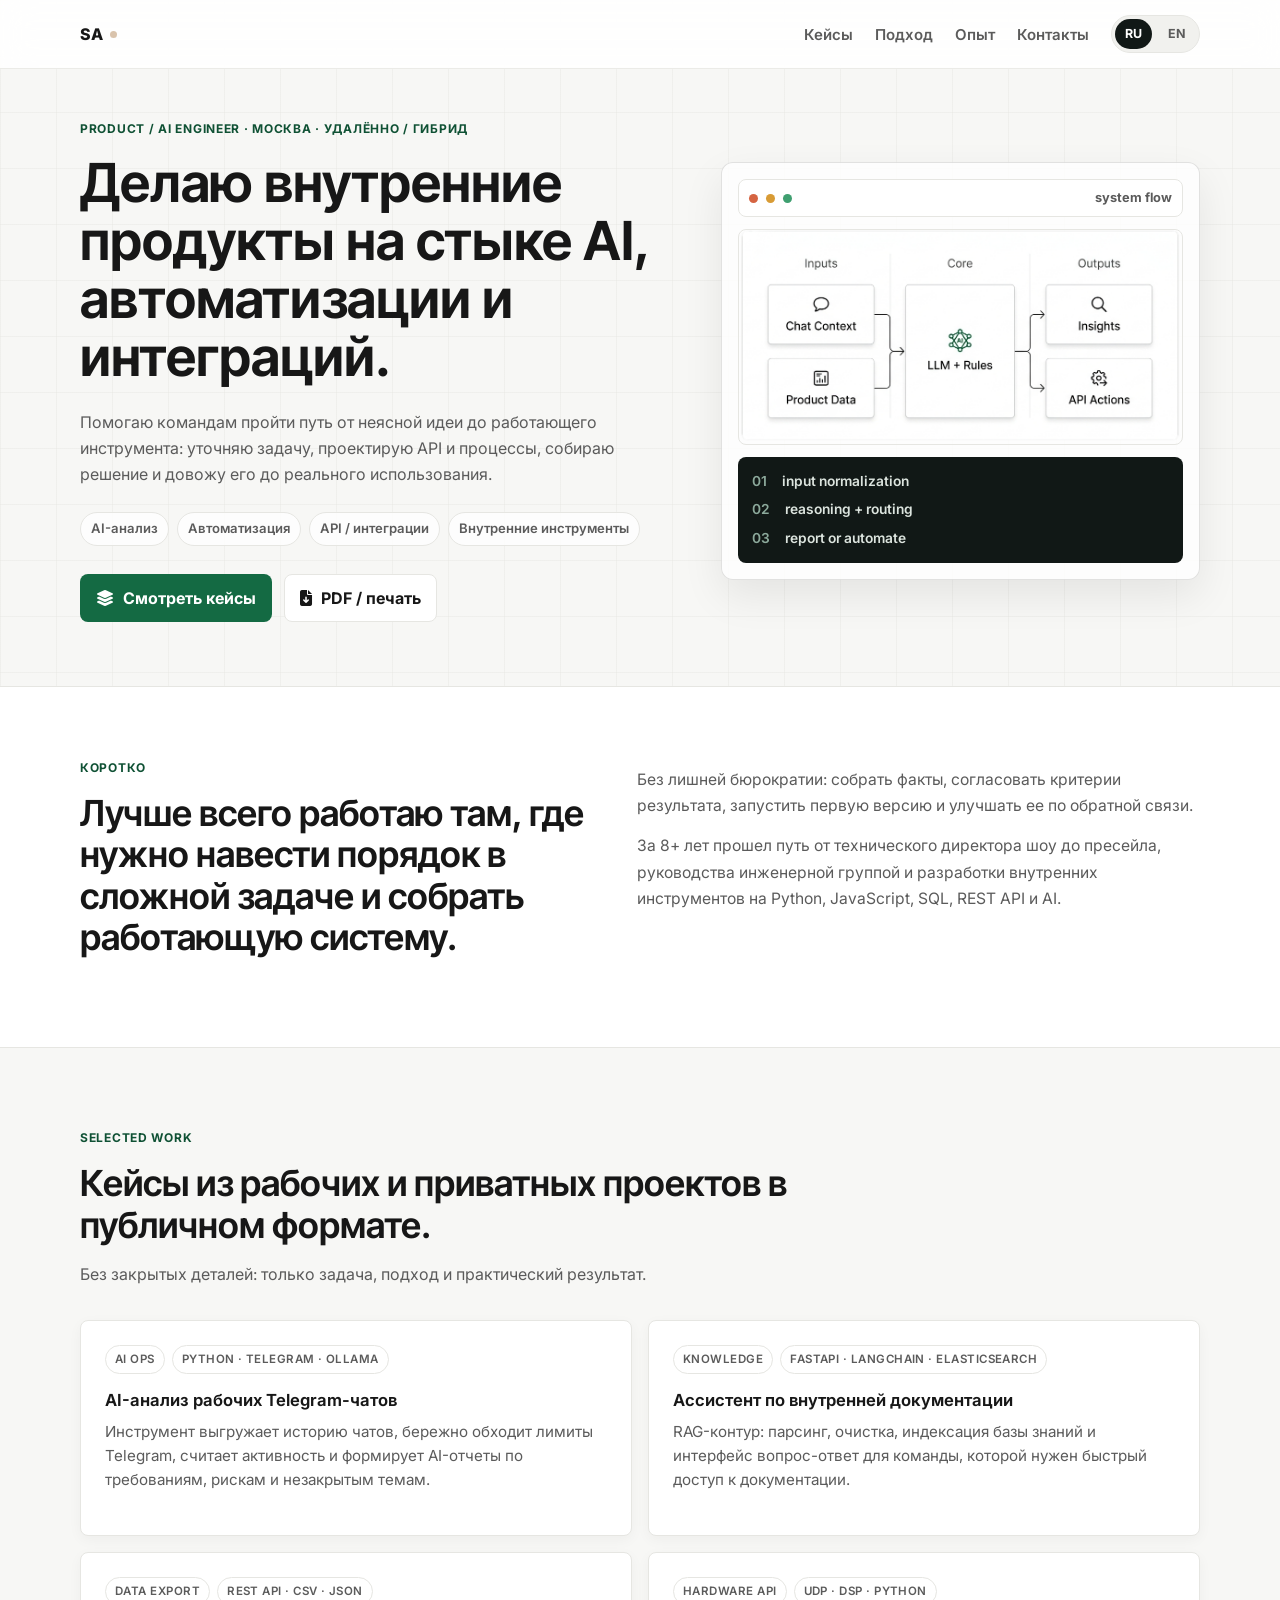
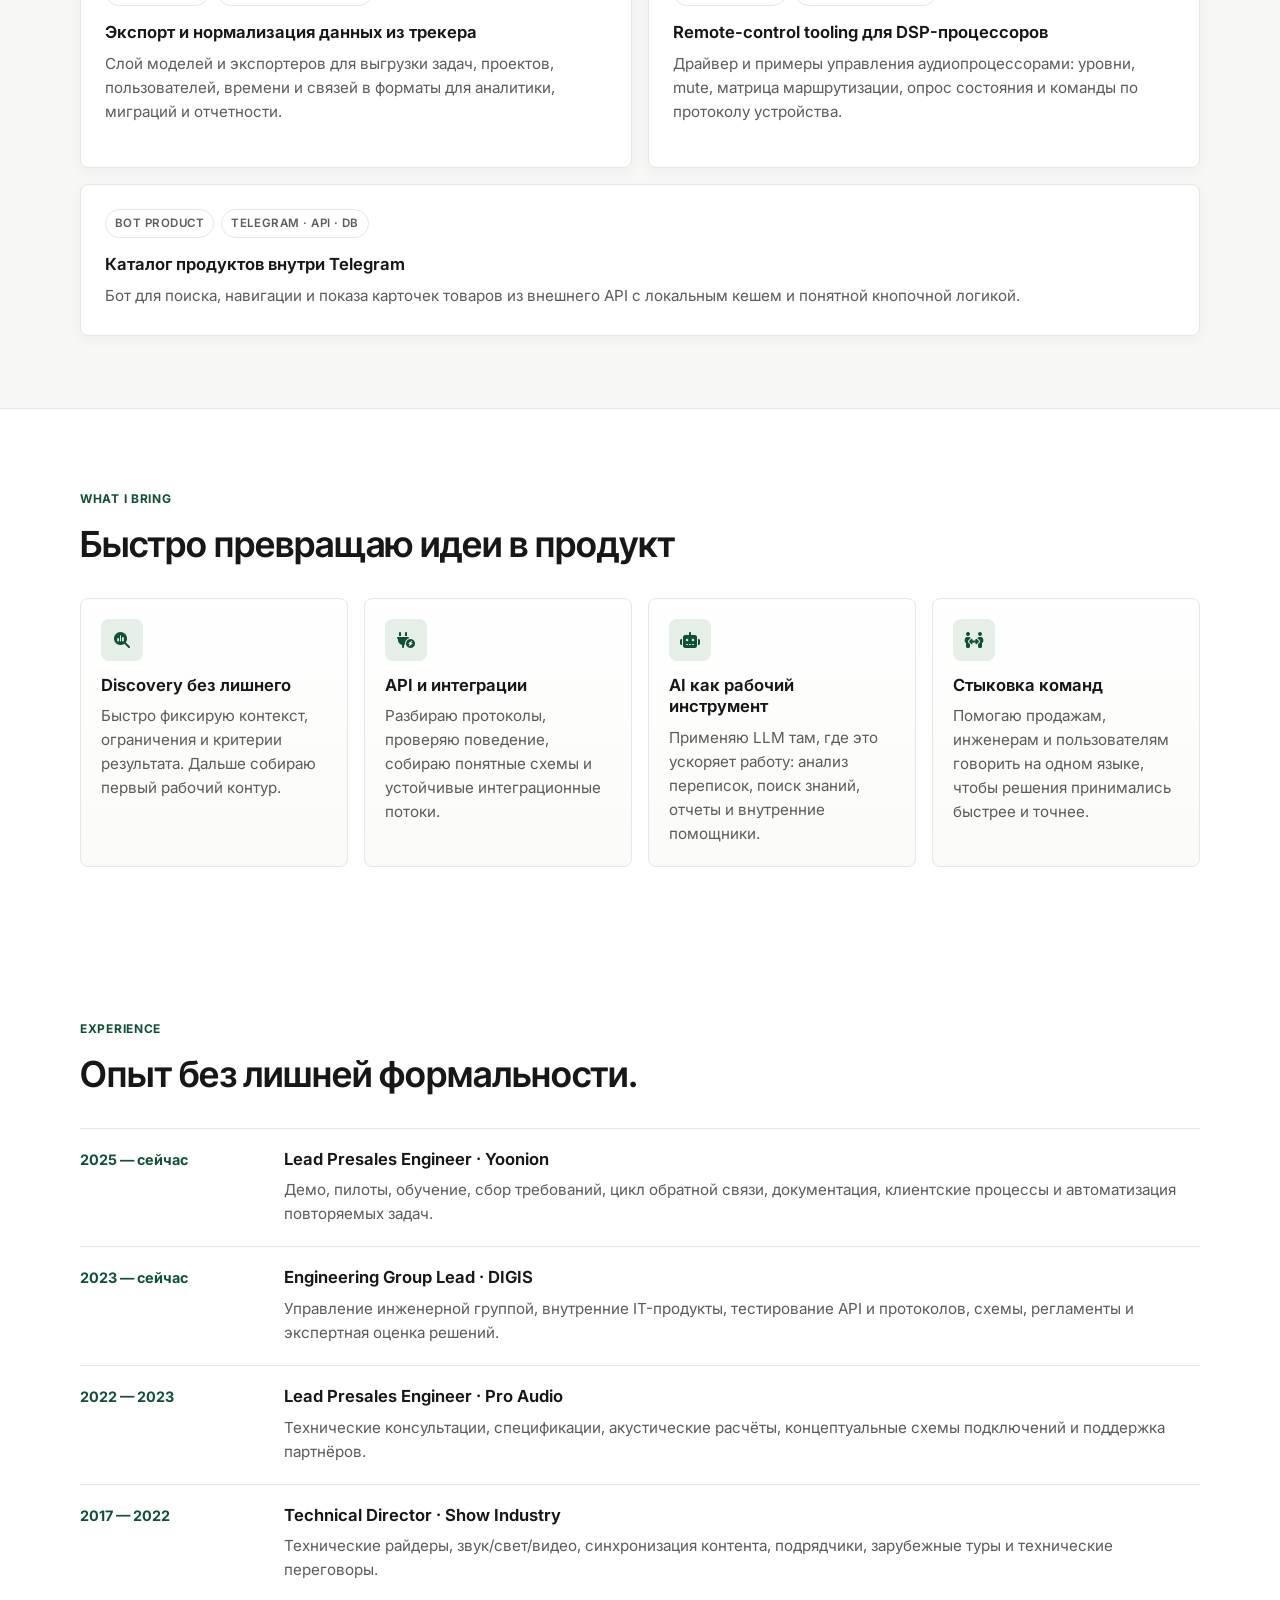
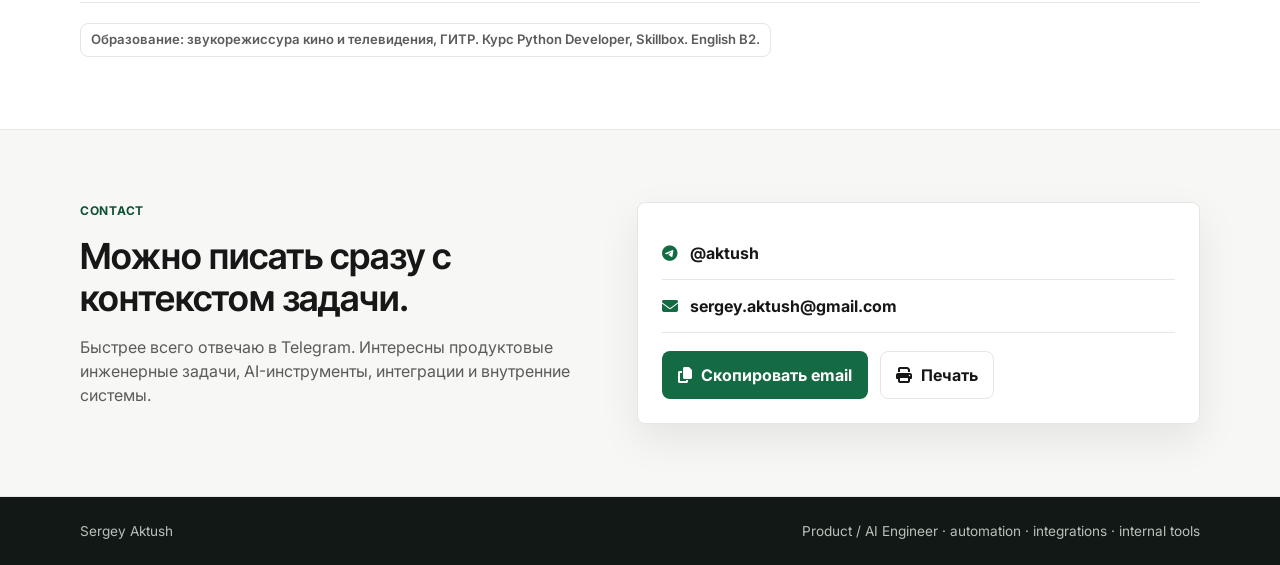
==== commit 23333d32: "update: picture and impact" ====
--- a/index.html
+++ b/index.html
@@ -59,23 +59,15 @@
                 <div class="system-visual" aria-label="Generated system visual">
                     <div class="visual-toolbar">
                         <span></span><span></span><span></span>
-                        <strong>ops.ai</strong>
-                    </div>
-                    <div class="signal-map">
-                        <div class="signal-node node-a"><i class="fas fa-comments"></i><span>chat</span></div>
-                        <div class="signal-node node-b"><i class="fas fa-database"></i><span>data</span></div>
-                        <div class="signal-node node-c"><i class="fas fa-brain"></i><span>llm</span></div>
-                        <div class="signal-node node-d"><i class="fas fa-gears"></i><span>api</span></div>
-                        <svg viewBox="0 0 520 320" role="img" aria-hidden="true">
-                            <path d="M90 76 C170 42 238 82 308 122 S404 182 454 102" />
-                            <path d="M112 236 C184 178 226 220 286 162 S386 88 438 218" />
-                            <path d="M146 112 C196 150 212 184 258 202 S354 238 400 182" />
-                        </svg>
+                        <strong>system flow</strong>
+                    </div>
+                    <div class="schema-frame">
+                        <img src="private/schema.png?v=20260508-1" alt="System architecture schema" class="schema-image">
                     </div>
                     <div class="visual-console">
-                        <p><span>01</span> collect context</p>
-                        <p><span>02</span> map workflow</p>
-                        <p><span>03</span> ship tool</p>
+                        <p><span>01</span> input normalization</p>
+                        <p><span>02</span> reasoning + routing</p>
+                        <p><span>03</span> report or automate</p>
                     </div>
                 </div>
             </div>
@@ -136,7 +128,7 @@
             <div class="container">
                 <div class="section-head compact">
                     <p class="section-kicker" data-i18n="approach.kicker">What I Bring</p>
-                    <h2 data-i18n="approach.title">Быстро преарщаю идеи в продукт</h2>
+                    <h2 data-i18n="approach.title">Быстро превращаю идеи в продукт</h2>
                 </div>
                 <div class="capability-grid">
                     <div class="capability"><i class="fas fa-magnifying-glass-chart"></i><h3 data-i18n="cap.discovery.title">Discovery без лишнего</h3><p data-i18n="cap.discovery.desc">Быстро фиксирую контекст, ограничения и критерии результата. Дальше собираю первый рабочий контур.</p></div>
@@ -247,7 +239,7 @@
                 'case.bot.title': 'Каталог продуктов внутри Telegram',
                 'case.bot.desc': 'Бот для поиска, навигации и показа карточек товаров из внешнего API с локальным кешем и понятной кнопочной логикой.',
                 'approach.kicker': 'What I Bring',
-                'approach.title': 'Быстро преарщаю идеи в продукт',
+                'approach.title': 'Быстро превращаю идеи в продукт',
                 'cap.discovery.title': 'Discovery без лишнего',
                 'cap.discovery.desc': 'Быстро фиксирую контекст, ограничения и критерии результата. Дальше собираю первый рабочий контур.',
                 'cap.integration.title': 'API и интеграции',
--- a/styles.css
+++ b/styles.css
@@ -297,7 +297,10 @@
 
 .system-visual {
     position: relative;
-    min-height: 460px;
+    display: flex;
+    flex-direction: column;
+    gap: 12px;
+    min-height: 0;
     padding: 16px;
     border: 1px solid rgba(23, 23, 23, 0.12);
     border-radius: 12px;
@@ -333,68 +336,24 @@
     font-size: 0.8rem;
 }
 
-.signal-map {
+.schema-frame {
     position: relative;
-    height: 280px;
-    margin-top: 16px;
+    width: 100%;
     border: 1px solid var(--line);
     border-radius: 8px;
-    background:
-        radial-gradient(circle at 24% 18%, rgba(20, 106, 67, 0.08), transparent 32%),
-        radial-gradient(circle at 82% 34%, rgba(49, 93, 128, 0.08), transparent 32%),
-        linear-gradient(135deg, #fbfbfa, #f1f1ed);
-}
-
-.signal-map svg {
-    position: absolute;
-    inset: 0;
+    background: transparent;
+    overflow: hidden;
+}
+
+.schema-image {
+    display: block;
     width: 100%;
-    height: 100%;
-}
-
-.signal-map path {
-    fill: none;
-    stroke: rgba(23, 23, 23, 0.2);
-    stroke-width: 1.5;
-    stroke-dasharray: 6 12;
-    animation: flow 10s linear infinite;
-}
-
-@keyframes flow {
-    to { stroke-dashoffset: -120; }
-}
-
-.signal-node {
-    position: absolute;
-    z-index: 2;
-    display: grid;
-    place-items: center;
-    gap: 4px;
-    width: 80px;
-    height: 64px;
-    border: 1px solid rgba(23, 23, 23, 0.14);
-    border-radius: var(--radius);
-    background: rgba(255, 255, 255, 0.88);
-    box-shadow: 0 10px 22px rgba(17, 17, 17, 0.08);
-    color: var(--ink);
-    font-size: 0.75rem;
-    font-weight: 700;
-}
-
-.signal-node i {
-    color: var(--green);
-    font-size: 1rem;
-}
-
-.node-a { top: 34px; left: 36px; }
-.node-b { top: 166px; left: 56px; }
-.node-c { top: 96px; right: 46px; }
-.node-d { right: 70px; bottom: 28px; }
+    height: auto;
+}
 
 .visual-console {
     display: grid;
     gap: 8px;
-    margin-top: 12px;
     padding: 14px;
     border-radius: 8px;
     background: var(--dark);
@@ -819,7 +778,7 @@
     }
 
     .system-visual {
-        min-height: 420px;
+        min-height: 0;
     }
 
     .capability-grid,
@@ -927,23 +886,8 @@
     }
 
     .system-visual {
-        min-height: 360px;
         padding: 10px;
     }
-
-    .signal-map {
-        height: 230px;
-    }
-
-    .signal-node {
-        width: 68px;
-        height: 56px;
-    }
-
-    .node-a { top: 26px; left: 20px; }
-    .node-b { top: 146px; left: 28px; }
-    .node-c { top: 70px; right: 20px; }
-    .node-d { right: 30px; bottom: 20px; }
 }
 
 @media (prefers-reduced-motion: reduce) {
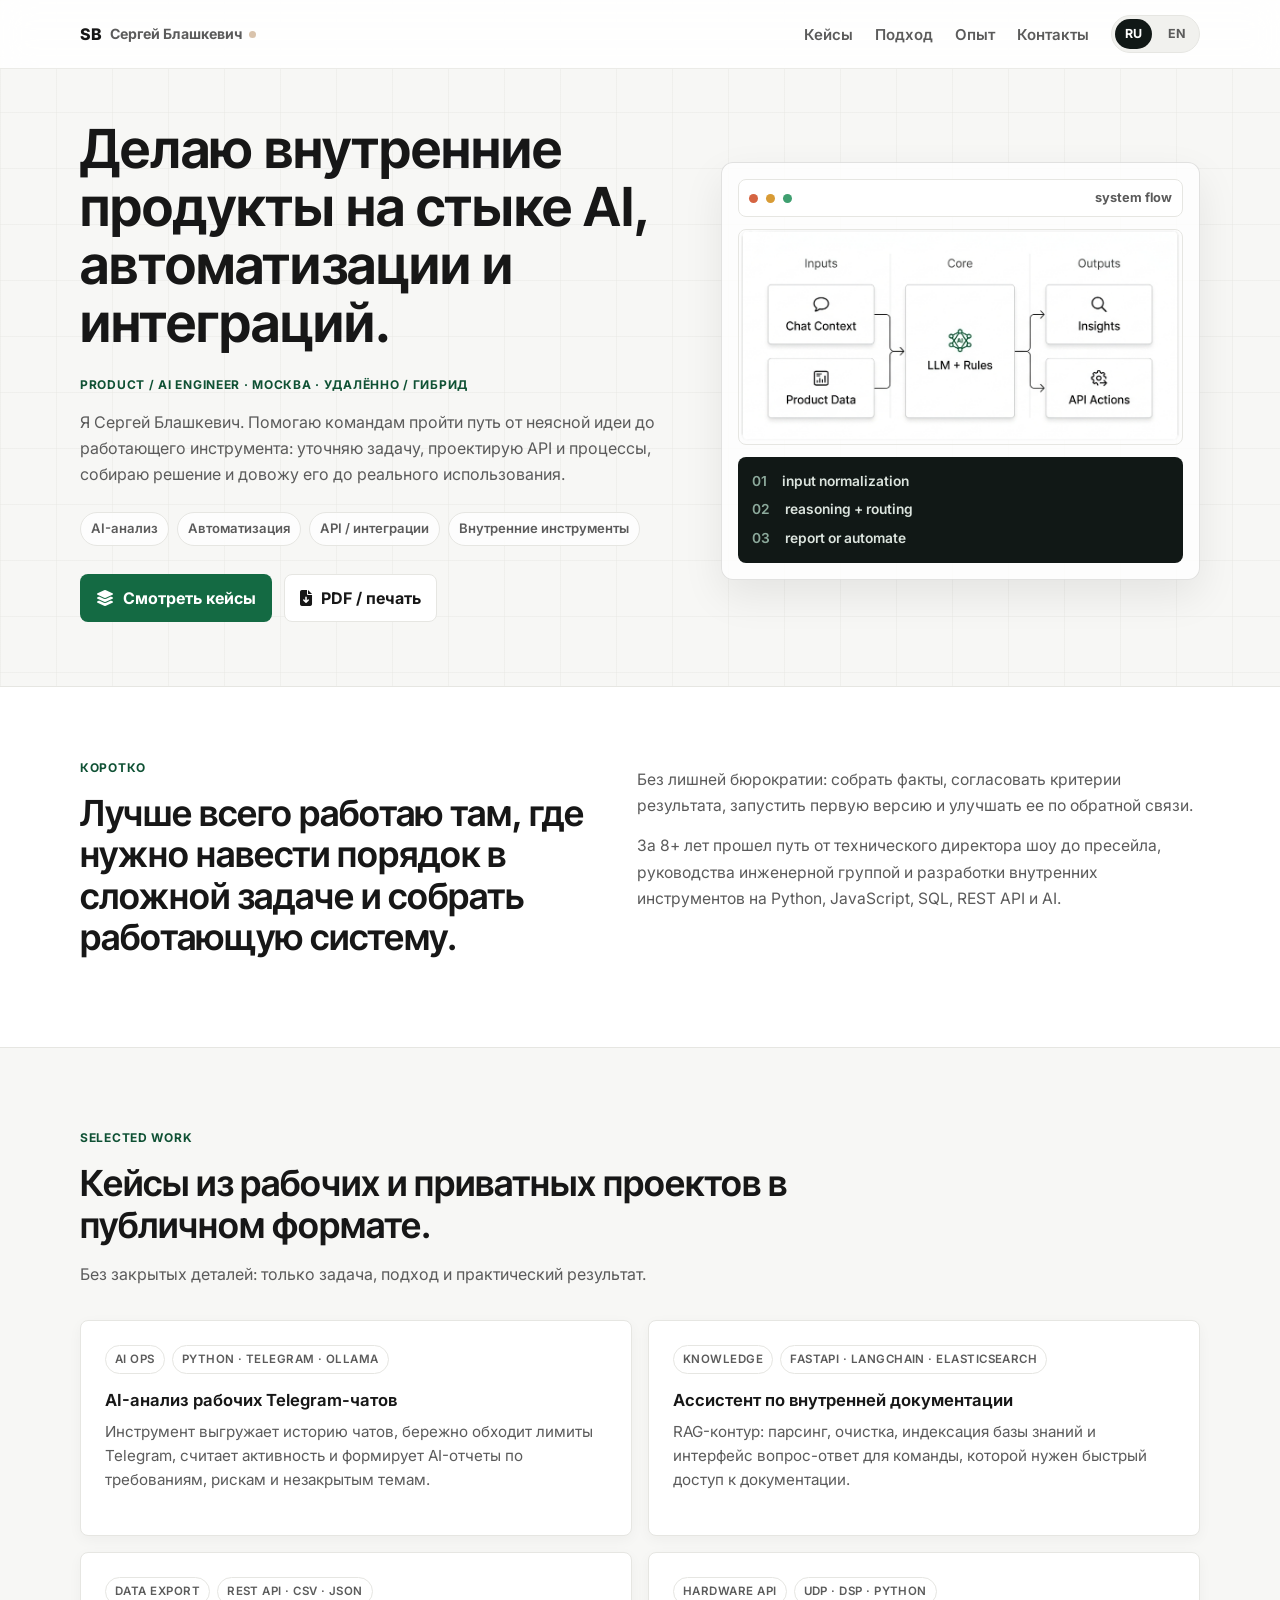
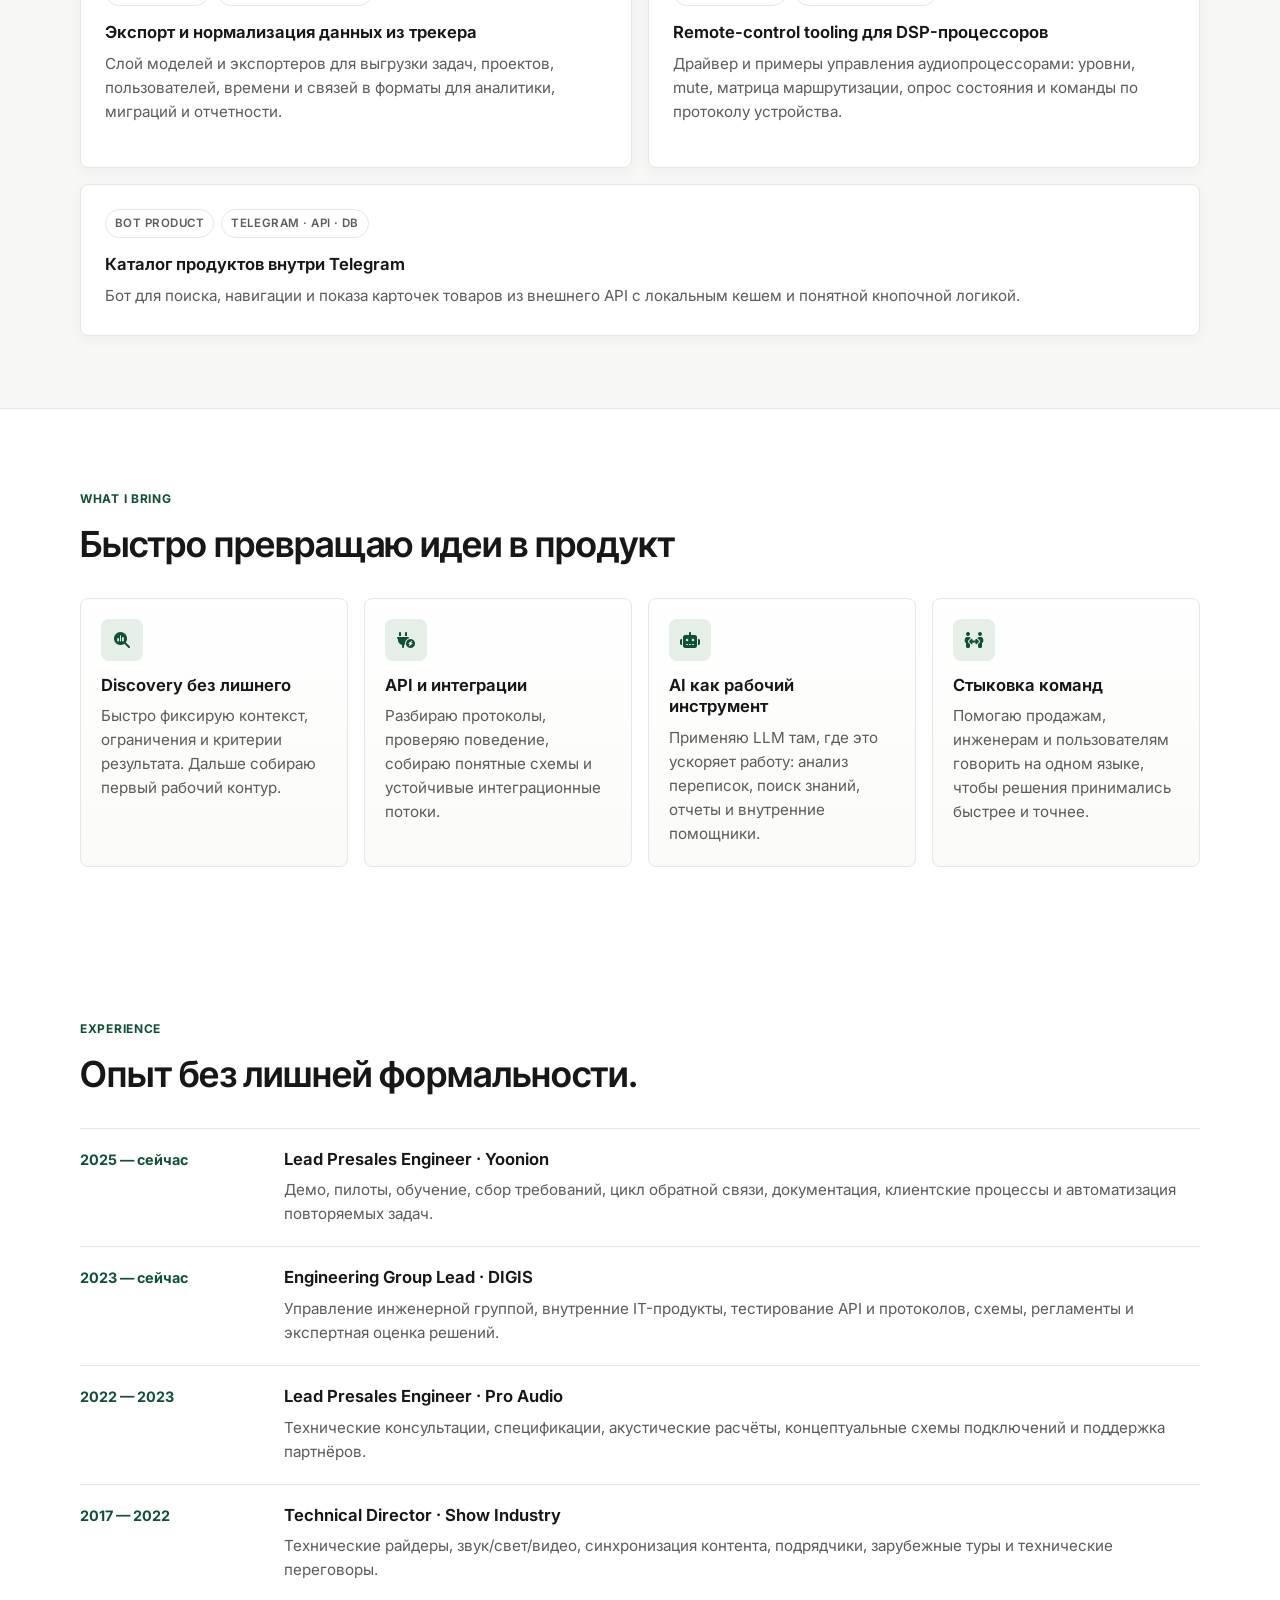
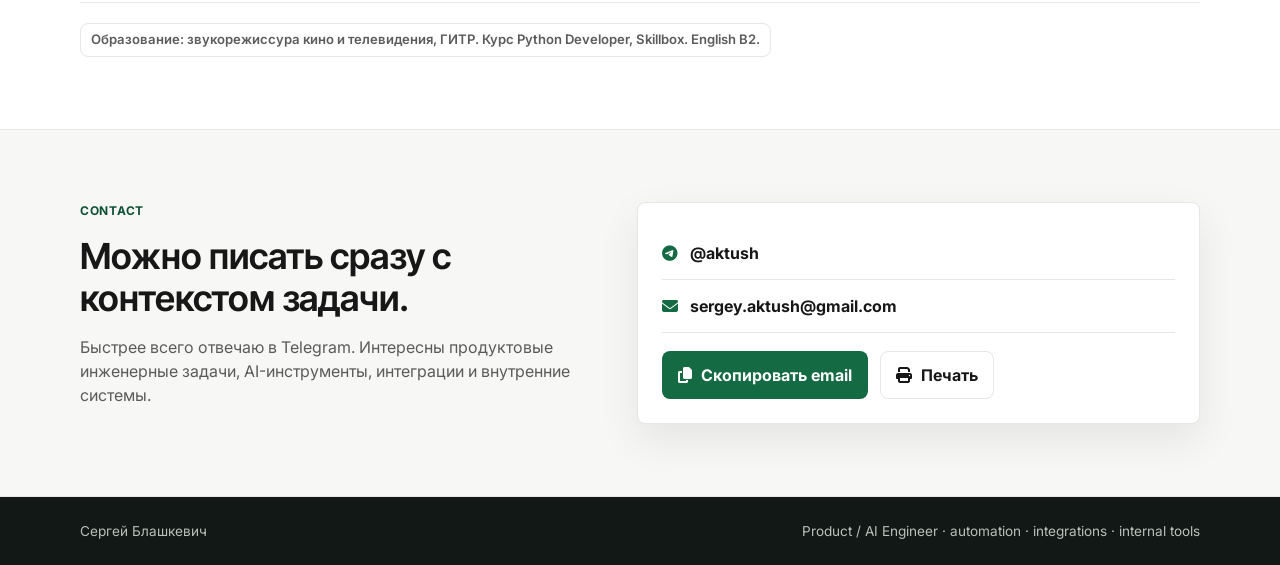
==== commit 306271d3: "fix: announcement of author" ====
--- a/index.html
+++ b/index.html
@@ -15,7 +15,9 @@
     <nav class="navbar">
         <div class="nav-container">
             <a href="#home" class="nav-logo" id="site-logo" aria-label="Home">
-                SA<span class="secret-dot" aria-hidden="true"></span>
+                <span class="logo-mark">SB</span>
+                <span class="logo-name" data-i18n="nav.brand">Сергей Блашкевич</span>
+                <span class="secret-dot" aria-hidden="true"></span>
             </a>
             <ul class="nav-menu">
                 <li><a href="#work" class="nav-link" data-i18n="nav.work">Кейсы</a></li>
@@ -39,8 +41,8 @@
         <section id="home" class="hero">
             <div class="hero-grid">
                 <div class="hero-content">
+                    <h1 data-i18n="hero.title">Делаю внутренние продукты на стыке AI, автоматизации и интеграций.</h1>
                     <p class="eyebrow" data-i18n="hero.eyebrow">Product / AI Engineer · Moscow · Remote / Hybrid</p>
-                    <h1 data-i18n="hero.title">Делаю внутренние продукты на стыке AI, автоматизации и интеграций.</h1>
                     <p class="hero-description" data-i18n="hero.summary">
                         Помогаю командам быстро пройти путь от неясной идеи до работающего инструмента: уточняю задачу, проектирую API и процессы, собираю решение и довожу его до реального использования.
                     </p>
@@ -188,7 +190,7 @@
 
     <footer class="footer">
         <div class="container footer-inner">
-            <span>Sergey Aktush</span>
+            <span data-i18n="footer.name">Сергей Блашкевич</span>
             <span data-i18n="footer.line">Product / AI Engineer · automation · integrations · internal tools</span>
         </div>
     </footer>
@@ -208,13 +210,14 @@
         const I18N = {
             ru: {
                 title: 'Сергей Блашкевич | Product / AI Engineer',
+                'nav.brand': 'Сергей Блашкевич',
                 'nav.work': 'Кейсы',
                 'nav.approach': 'Подход',
                 'nav.experience': 'Опыт',
                 'nav.contact': 'Контакты',
                 'hero.eyebrow': 'Product / AI Engineer · Москва · удалённо / гибрид',
                 'hero.title': 'Делаю внутренние продукты на стыке AI, автоматизации и интеграций.',
-                'hero.summary': 'Помогаю командам пройти путь от неясной идеи до работающего инструмента: уточняю задачу, проектирую API и процессы, собираю решение и довожу его до реального использования.',
+                'hero.summary': 'Я Сергей Блашкевич. Помогаю командам пройти путь от неясной идеи до работающего инструмента: уточняю задачу, проектирую API и процессы, собираю решение и довожу его до реального использования.',
                 'hero.cta_work': 'Смотреть кейсы',
                 'hero.cta_pdf': 'PDF / печать',
                 'tag.ai': 'AI-анализ',
@@ -268,6 +271,7 @@
                 'contact.subtitle': 'Быстрее всего отвечаю в Telegram. Интересны продуктовые инженерные задачи, AI-инструменты, интеграции и внутренние системы.',
                 'contact.copy': 'Скопировать email',
                 'contact.print': 'Печать',
+                'footer.name': 'Сергей Блашкевич',
                 'footer.line': 'Product / AI Engineer · automation · integrations · internal tools',
                 'easter.kicker': 'Hidden Note',
                 'easter.title': 'Техническая памятка',
@@ -277,13 +281,14 @@
             },
             en: {
                 title: 'Sergei Blashkevich | Product / AI Engineer',
+                'nav.brand': 'Sergei Blashkevich',
                 'nav.work': 'Work',
                 'nav.approach': 'Approach',
                 'nav.experience': 'Experience',
                 'nav.contact': 'Contact',
                 'hero.eyebrow': 'Product / AI Engineer · Moscow · remote / hybrid',
                 'hero.title': 'I turn AI, automation, and integrations into working internal products.',
-                'hero.summary': 'I combine product discovery, engineering practice, and calm communication: pull requirements out of ambiguity, design APIs/workflows, build useful tools, and help people adopt them.',
+                'hero.summary': 'I am Sergei Blashkevich. I combine product discovery, engineering practice, and calm communication: pull requirements out of ambiguity, design APIs/workflows, build useful tools, and help people adopt them.',
                 'hero.cta_work': 'View cases',
                 'hero.cta_pdf': 'PDF / print',
                 'tag.ai': 'AI analysis',
@@ -337,6 +342,7 @@
                 'contact.subtitle': 'Telegram is fastest. I am interested in product engineering work, AI tools, integrations, and internal systems.',
                 'contact.copy': 'Copy email',
                 'contact.print': 'Print',
+                'footer.name': 'Sergei Blashkevich',
                 'footer.line': 'Product / AI Engineer · automation · integrations · internal tools',
                 'easter.kicker': 'Hidden Note',
                 'easter.title': 'Technical note',
--- a/styles.css
+++ b/styles.css
@@ -80,8 +80,19 @@
     align-items: center;
     gap: 7px;
     color: var(--ink);
+    font-weight: 700;
+    letter-spacing: 0;
+}
+
+.logo-mark {
     font-weight: 800;
-    letter-spacing: 0;
+    letter-spacing: 0.02em;
+}
+
+.logo-name {
+    font-size: 0.88rem;
+    color: var(--muted);
+    white-space: nowrap;
 }
 
 .secret-dot {
@@ -829,6 +840,10 @@
         transition: opacity 0.2s ease, transform 0.2s ease;
     }
 
+    .logo-name {
+        font-size: 0.82rem;
+    }
+
     .nav-menu.active {
         transform: translateY(0);
         opacity: 1;
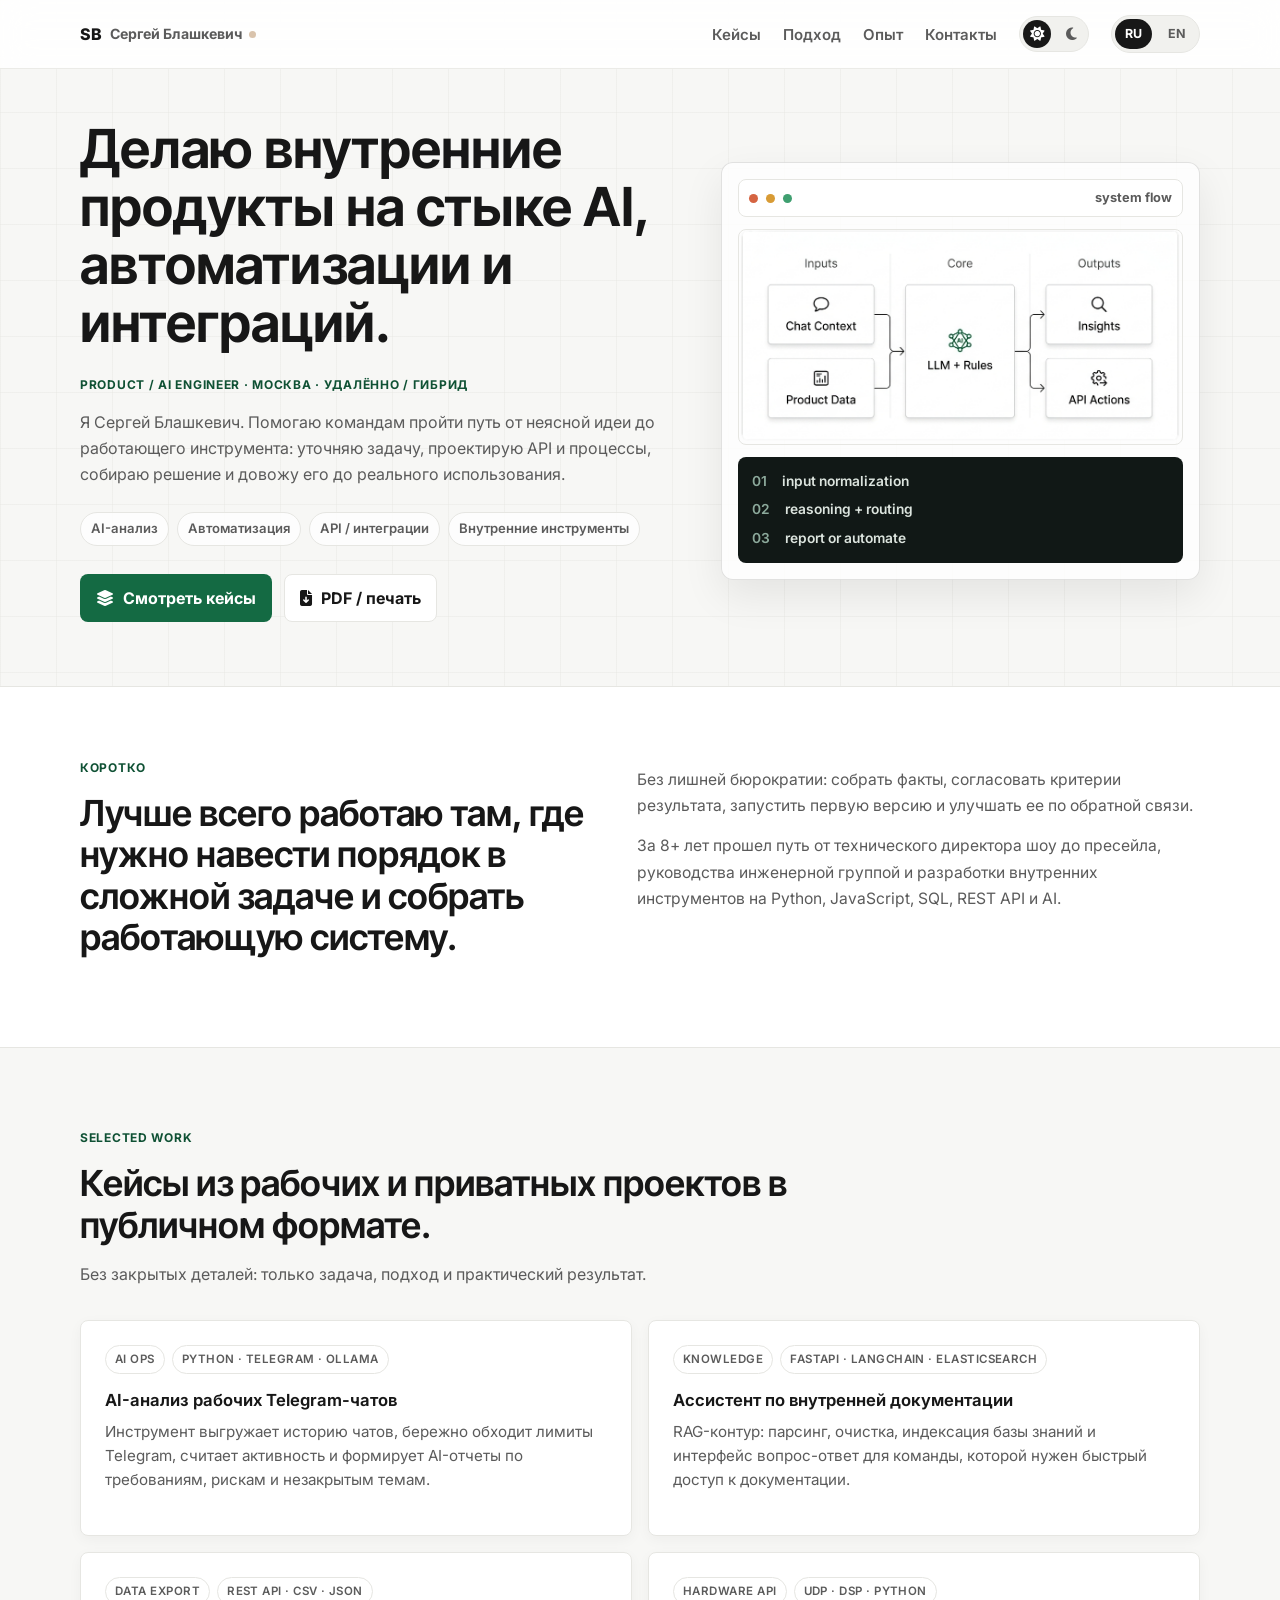
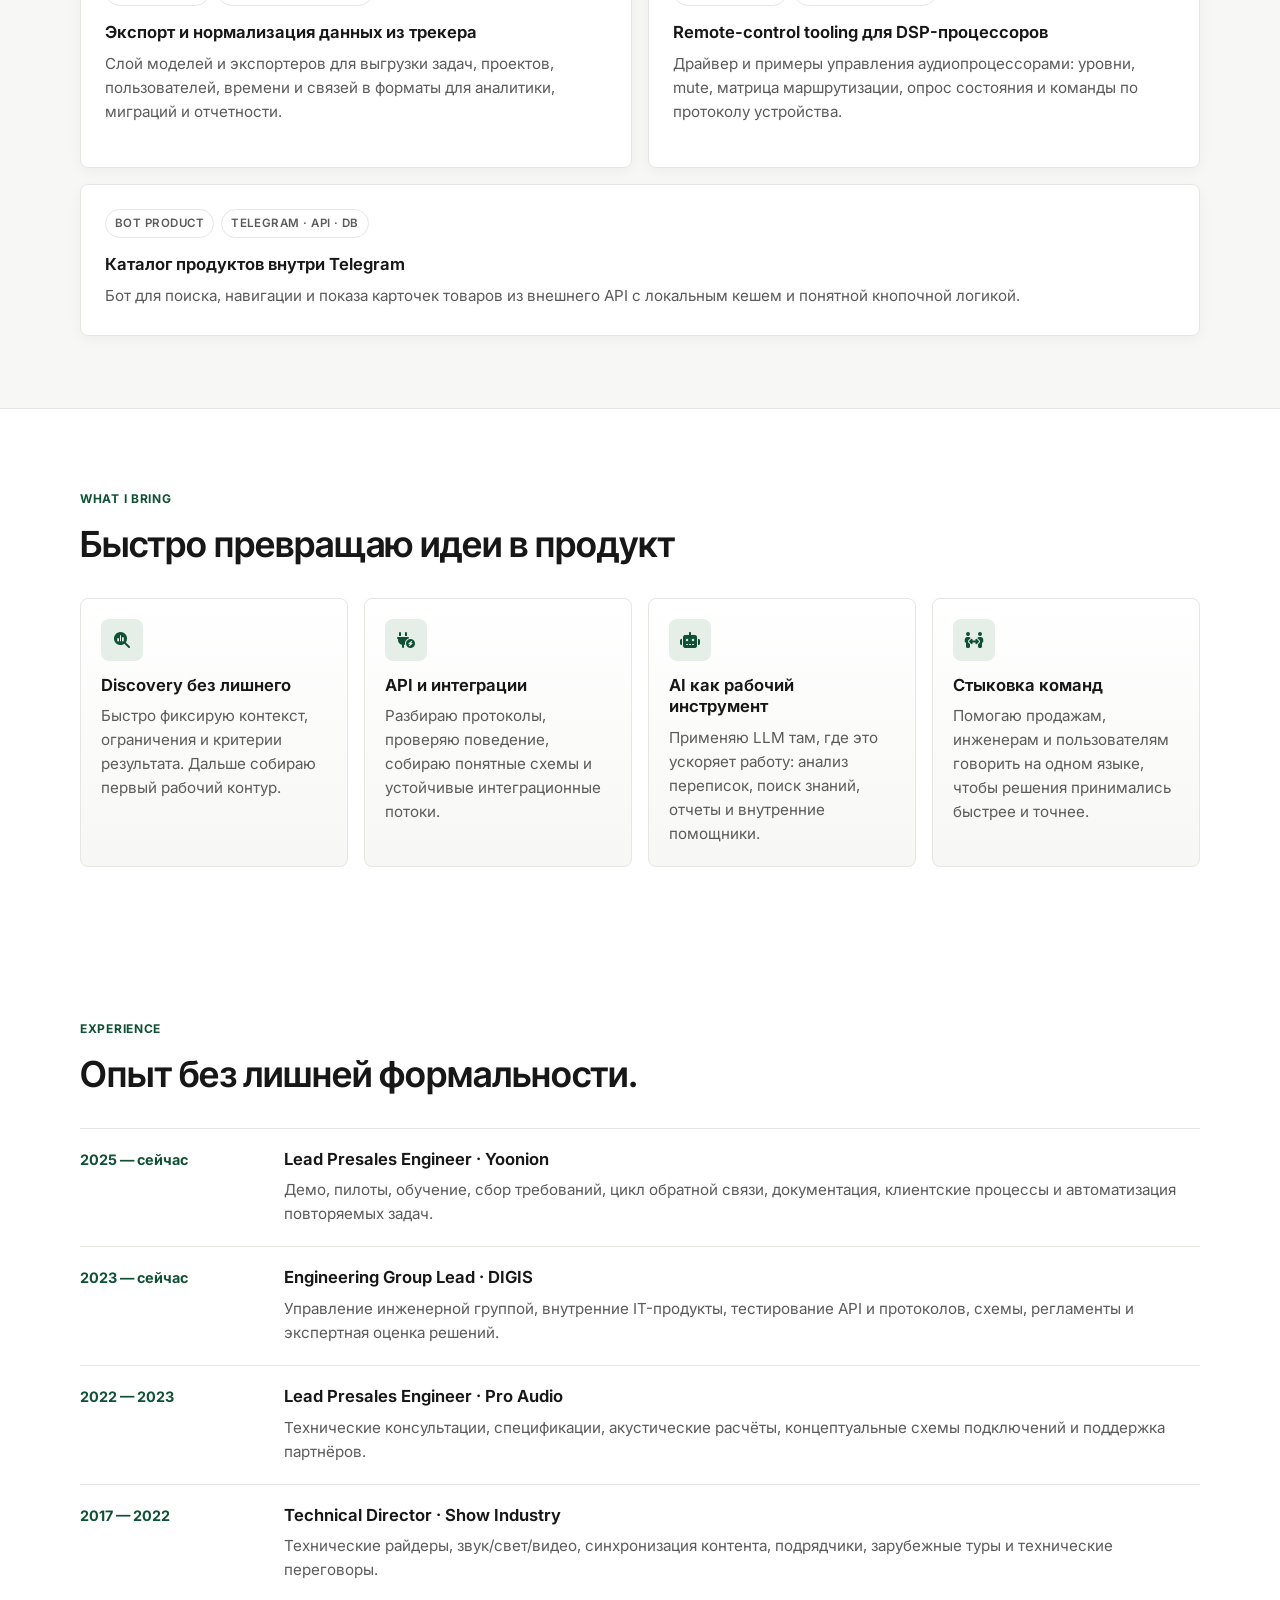
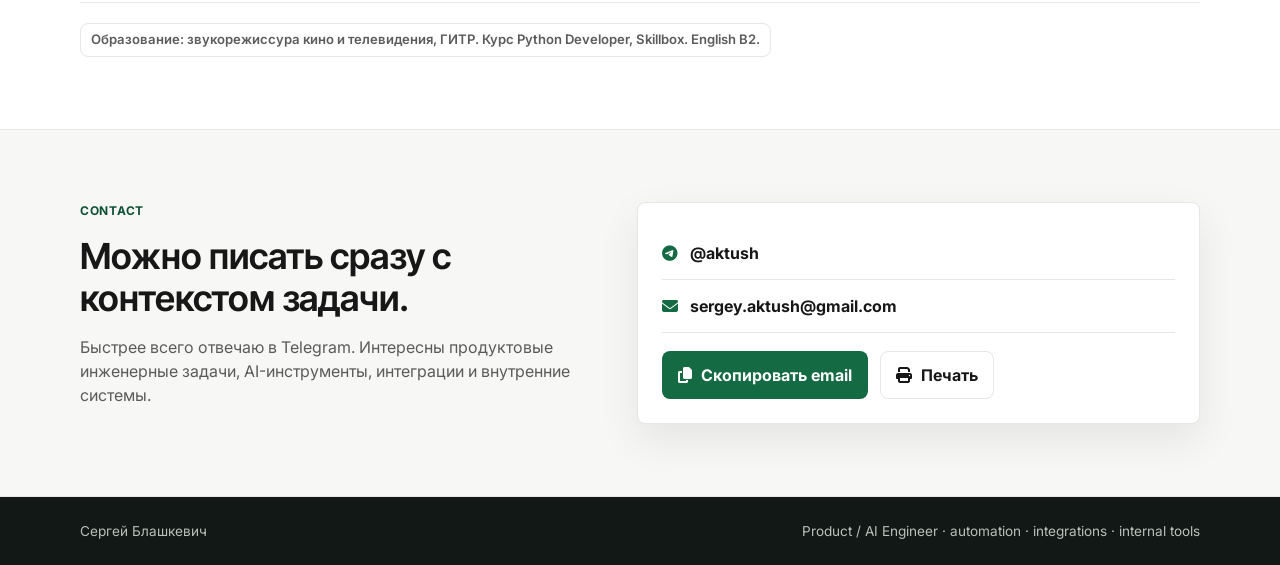
==== commit 23398ca3: "feat: global design modernization for improved conversion & clarity Implement comprehensive design u" ====
--- a/index.html
+++ b/index.html
@@ -4,7 +4,50 @@
     <meta charset="UTF-8">
     <meta name="viewport" content="width=device-width, initial-scale=1.0">
     <title>Сергей Блашкевич | Product / AI Engineer</title>
-    <meta name="description" content="Product Engineer for AI, automation, integrations, and internal tools.">
+    <meta name="description" content="Product Engineer for AI, automation, integrations, and internal tools. Based in Moscow, available remote / hybrid.">
+    <link rel="canonical" href="https://saktush.github.io/">
+
+    <!-- Open Graph -->
+    <meta property="og:type" content="profile">
+    <meta property="og:url" content="https://saktush.github.io/">
+    <meta property="og:title" content="Sergei Blashkevich | Product / AI Engineer">
+    <meta property="og:description" content="Product Engineer for AI, automation, integrations, and internal tools. Based in Moscow, available remote / hybrid.">
+    <meta property="og:image" content="https://saktush.github.io/og-image.png">
+    <meta property="og:image:width" content="1200">
+    <meta property="og:image:height" content="630">
+    <meta property="og:locale" content="ru_RU">
+    <meta property="og:locale:alternate" content="en_US">
+    <meta property="og:site_name" content="Sergei Blashkevich">
+    <meta property="profile:first_name" content="Sergei">
+    <meta property="profile:last_name" content="Blashkevich">
+
+    <!-- Twitter Card -->
+    <meta name="twitter:card" content="summary_large_image">
+    <meta name="twitter:title" content="Sergei Blashkevich | Product / AI Engineer">
+    <meta name="twitter:description" content="Product Engineer for AI, automation, integrations, and internal tools.">
+    <meta name="twitter:image" content="https://saktush.github.io/og-image.png">
+
+    <!-- JSON-LD Person -->
+    <script type="application/ld+json">
+    {
+      "@context": "https://schema.org",
+      "@type": "Person",
+      "name": "Sergei Blashkevich",
+      "alternateName": "Сергей Блашкевич",
+      "url": "https://saktush.github.io",
+      "email": "sergey.aktush@gmail.com",
+      "jobTitle": "Product / AI Engineer",
+      "description": "Product Engineer for AI, automation, integrations, and internal tools.",
+      "knowsLanguage": ["ru", "en"],
+      "knowsAbout": ["AI", "Automation", "API integrations", "Internal tools", "Python", "LLM workflows"],
+      "worksFor": [
+        { "@type": "Organization", "name": "Yoonion" },
+        { "@type": "Organization", "name": "DIGIS" }
+      ],
+      "sameAs": ["https://t.me/aktush"]
+    }
+    </script>
+
     <link rel="stylesheet" href="styles.css">
     <link rel="preconnect" href="https://fonts.googleapis.com">
     <link rel="preconnect" href="https://fonts.gstatic.com" crossorigin>
@@ -24,6 +67,10 @@
                 <li><a href="#approach" class="nav-link" data-i18n="nav.approach">Подход</a></li>
                 <li><a href="#experience" class="nav-link" data-i18n="nav.experience">Опыт</a></li>
                 <li><a href="#contact" class="nav-link" data-i18n="nav.contact">Контакты</a></li>
+                <li class="nav-theme">
+                    <button class="theme-toggle" type="button" data-theme="light" aria-label="Light mode" title="Light mode"><i class="fas fa-sun"></i></button>
+                    <button class="theme-toggle" type="button" data-theme="dark" aria-label="Dark mode" title="Dark mode"><i class="fas fa-moon"></i></button>
+                </li>
                 <li class="nav-lang">
                     <button class="lang-toggle" type="button" data-lang="ru" aria-label="Русский">RU</button>
                     <button class="lang-toggle" type="button" data-lang="en" aria-label="English">EN</button>
@@ -100,27 +147,27 @@
                     <article class="case-card">
                         <div class="case-meta"><span>AI Ops</span><span>Python · Telegram · Ollama</span></div>
                         <h3 data-i18n="case.telegram.title">AI-анализ рабочих Telegram-чатов</h3>
-                        <p data-i18n="case.telegram.desc">Инструмент выгружает историю чатов, бережно обходит лимиты Telegram, считает активность и формирует AI-отчеты по требованиям, рискам и незакрытым темам.</p>
+                        <p data-i18n="case.telegram.desc">Инструмент выгружает историю чатов, бережно обходит лимиты Telegram, считает активность и формирует AI-отчеты по требованиям, рискам и незакрытым темам. <strong data-i18n="case.telegram.result">Снизил ручной анализ на 85%.</strong></p>
                     </article>
                     <article class="case-card">
                         <div class="case-meta"><span>Knowledge</span><span>FastAPI · LangChain · Elasticsearch</span></div>
                         <h3 data-i18n="case.knowledge.title">Ассистент по внутренней документации</h3>
-                        <p data-i18n="case.knowledge.desc">RAG-контур: парсинг, очистка, индексация базы знаний и интерфейс вопрос-ответ для команды, которой нужен быстрый доступ к документации.</p>
+                        <p data-i18n="case.knowledge.desc">RAG-контур: парсинг, очистка, индексация базы знаний и интерфейс вопрос-ответ для команды, которой нужен быстрый доступ к документации. <strong data-i18n="case.knowledge.result">Сократил время поиска информации в 12 раз.</strong></p>
                     </article>
                     <article class="case-card">
                         <div class="case-meta"><span>Data Export</span><span>REST API · CSV · JSON</span></div>
                         <h3 data-i18n="case.redmine.title">Экспорт и нормализация данных из трекера</h3>
-                        <p data-i18n="case.redmine.desc">Слой моделей и экспортеров для выгрузки задач, проектов, пользователей, времени и связей в форматы для аналитики, миграций и отчетности.</p>
+                        <p data-i18n="case.redmine.desc">Слой моделей и экспортеров для выгрузки задач, проектов, пользователей, времени и связей в форматы для аналитики, миграций и отчетности. <strong data-i18n="case.redmine.result">Автоматизировал процесс, который занимал 8 часов ручной работы в неделю.</strong></p>
                     </article>
                     <article class="case-card">
                         <div class="case-meta"><span>Hardware API</span><span>UDP · DSP · Python</span></div>
                         <h3 data-i18n="case.dsp.title">Remote-control tooling для DSP-процессоров</h3>
-                        <p data-i18n="case.dsp.desc">Драйвер и примеры управления аудиопроцессорами: уровни, mute, матрица маршрутизации, опрос состояния и команды по протоколу устройства.</p>
+                        <p data-i18n="case.dsp.desc">Драйвер и примеры управления аудиопроцессорами: уровни, mute, матрица маршрутизации, опрос состояния и команды по протоколу устройства. <strong data-i18n="case.dsp.result">Включен в стандартный процесс настройки 40+ инсталляций.</strong></p>
                     </article>
                     <article class="case-card">
                         <div class="case-meta"><span>Bot Product</span><span>Telegram · API · DB</span></div>
                         <h3 data-i18n="case.bot.title">Каталог продуктов внутри Telegram</h3>
-                        <p data-i18n="case.bot.desc">Бот для поиска, навигации и показа карточек товаров из внешнего API с локальным кешем и понятной кнопочной логикой.</p>
+                        <p data-i18n="case.bot.desc">Бот для поиска, навигации и показа карточек товаров из внешнего API с локальным кешем и понятной кнопочной логикой. <strong data-i18n="case.bot.result">Обработал 2500+ запросов в первый месяц без сбоев.</strong></p>
                     </article>
                 </div>
             </div>
@@ -233,14 +280,19 @@
                 'work.subtitle': 'Без закрытых деталей: только задача, подход и практический результат.',
                 'case.telegram.title': 'AI-анализ рабочих Telegram-чатов',
                 'case.telegram.desc': 'Инструмент выгружает историю чатов, бережно обходит лимиты Telegram, считает активность и формирует AI-отчеты по требованиям, рискам и незакрытым темам.',
+                'case.telegram.result': 'Снизил ручной анализ на 85%.',
                 'case.knowledge.title': 'Ассистент по внутренней документации',
                 'case.knowledge.desc': 'RAG-контур: парсинг, очистка, индексация базы знаний и интерфейс вопрос-ответ для команды, которой нужен быстрый доступ к документации.',
+                'case.knowledge.result': 'Сократил время поиска информации в 12 раз.',
                 'case.redmine.title': 'Экспорт и нормализация данных из трекера',
                 'case.redmine.desc': 'Слой моделей и экспортеров для выгрузки задач, проектов, пользователей, времени и связей в форматы для аналитики, миграций и отчетности.',
+                'case.redmine.result': 'Автоматизировал процесс, который занимал 8 часов ручной работы в неделю.',
                 'case.dsp.title': 'Remote-control tooling для DSP-процессоров',
                 'case.dsp.desc': 'Драйвер и примеры управления аудиопроцессорами: уровни, mute, матрица маршрутизации, опрос состояния и команды по протоколу устройства.',
+                'case.dsp.result': 'Включен в стандартный процесс настройки 40+ инсталляций.',
                 'case.bot.title': 'Каталог продуктов внутри Telegram',
                 'case.bot.desc': 'Бот для поиска, навигации и показа карточек товаров из внешнего API с локальным кешем и понятной кнопочной логикой.',
+                'case.bot.result': 'Обработал 2500+ запросов в первый месяц без сбоев.',
                 'approach.kicker': 'What I Bring',
                 'approach.title': 'Быстро превращаю идеи в продукт',
                 'cap.discovery.title': 'Discovery без лишнего',
@@ -304,14 +356,19 @@
                 'work.subtitle': 'No private repo links or client details: just the problem, approach, and engineering value.',
                 'case.telegram.title': 'AI analysis for work Telegram chats',
                 'case.telegram.desc': 'A tool that exports chat history, respects Telegram limits, measures activity, and produces AI reports on requirements, risks, and unresolved topics.',
+                'case.telegram.result': 'Reduced manual analysis effort by 85%.',
                 'case.knowledge.title': 'Internal documentation assistant',
                 'case.knowledge.desc': 'A RAG loop with parsing, cleaning, knowledge-base indexing, and a Q&A interface for teams that need fast access to product documentation.',
+                'case.knowledge.result': 'Cut information lookup time by 12x.',
                 'case.redmine.title': 'Tracker data export and normalization',
                 'case.redmine.desc': 'Model and exporter layer for issues, projects, users, time entries, and relations in analysis-, migration-, and reporting-friendly formats.',
+                'case.redmine.result': 'Automated a process that took 8 hours of manual work per week.',
                 'case.dsp.title': 'Remote-control tooling for DSP processors',
                 'case.dsp.desc': 'Driver and examples for audio processor control: levels, mutes, routing matrix, state polling, and device-protocol commands.',
+                'case.dsp.result': 'Included in standard setup process for 40+ installations.',
                 'case.bot.title': 'Product catalog inside Telegram',
                 'case.bot.desc': 'A bot for product search, navigation, and item cards from an external API with local cache and button-driven user flows.',
+                'case.bot.result': 'Processed 2500+ requests in first month without incidents.',
                 'approach.kicker': 'What I Bring',
                 'approach.title': 'I am most useful when “we need to figure this out” has to become a working system.',
                 'cap.discovery.title': 'Discovery without theater',
@@ -391,12 +448,34 @@
         }
 
         const LANG_STORAGE_KEY = 'cv_lang';
+        const THEME_STORAGE_KEY = 'cv_theme';
         const initialLang = localStorage.getItem(LANG_STORAGE_KEY) || 'ru';
         applyI18n(initialLang);
         document.querySelectorAll('.lang-toggle').forEach((btn) => {
             btn.addEventListener('click', () => {
                 localStorage.setItem(LANG_STORAGE_KEY, btn.dataset.lang);
                 applyI18n(btn.dataset.lang);
+            });
+        });
+
+        function applyTheme(theme) {
+            if (theme === 'dark') {
+                document.documentElement.setAttribute('data-theme', 'dark');
+                localStorage.setItem(THEME_STORAGE_KEY, 'dark');
+            } else {
+                document.documentElement.removeAttribute('data-theme');
+                localStorage.setItem(THEME_STORAGE_KEY, 'light');
+            }
+            document.querySelectorAll('.theme-toggle').forEach((btn) => {
+                btn.classList.toggle('active', btn.getAttribute('data-theme') === theme);
+            });
+        }
+
+        const savedTheme = localStorage.getItem(THEME_STORAGE_KEY) || 'light';
+        applyTheme(savedTheme);
+        document.querySelectorAll('.theme-toggle').forEach((btn) => {
+            btn.addEventListener('click', () => {
+                applyTheme(btn.dataset.theme);
             });
         });
 
--- a/styles.css
+++ b/styles.css
@@ -16,6 +16,30 @@
     --display: "Inter Tight", "Inter", -apple-system, BlinkMacSystemFont, "Segoe UI", Roboto, Helvetica, Arial, sans-serif;
 }
 
+@media (prefers-color-scheme: dark) {
+    :root {
+        --ink: #f0f0ee;
+        --muted: #a8a8a6;
+        --soft: #1a1a18;
+        --paper: #262624;
+        --line: #3a3a38;
+        --field: #323230;
+        --dark: #0d0d0c;
+        --shadow: 0 16px 42px rgba(0, 0, 0, 0.4);
+    }
+}
+
+:root[data-theme="dark"] {
+    --ink: #f0f0ee;
+    --muted: #a8a8a6;
+    --soft: #1a1a18;
+    --paper: #262624;
+    --line: #3a3a38;
+    --field: #323230;
+    --dark: #0d0d0c;
+    --shadow: 0 16px 42px rgba(0, 0, 0, 0.4);
+}
+
 *,
 *::before,
 *::after {
@@ -58,10 +82,27 @@
     background: rgba(255, 255, 255, 0.88);
     border-bottom: 1px solid rgba(230, 230, 226, 0.8);
     backdrop-filter: blur(16px);
+    transition: background 0.2s ease, border-color 0.2s ease, box-shadow 0.2s ease;
+}
+
+:root[data-theme="dark"] .navbar {
+    background: rgba(38, 38, 36, 0.88);
+    border-bottom-color: rgba(58, 58, 56, 0.8);
+}
+
+@media (prefers-color-scheme: dark) {
+    .navbar {
+        background: rgba(38, 38, 36, 0.88);
+        border-bottom-color: rgba(58, 58, 56, 0.8);
+    }
 }
 
 .navbar.scrolled {
     box-shadow: 0 10px 28px rgba(17, 17, 17, 0.08);
+}
+
+:root[data-theme="dark"] .navbar.scrolled {
+    box-shadow: 0 10px 28px rgba(0, 0, 0, 0.3);
 }
 
 .nav-container {
@@ -130,7 +171,8 @@
     color: var(--ink);
 }
 
-.nav-lang {
+.nav-lang,
+.nav-theme {
     display: inline-flex;
     gap: 6px;
     padding: 3px;
@@ -139,20 +181,36 @@
     border-radius: 999px;
 }
 
-.lang-toggle {
+.lang-toggle,
+.theme-toggle {
     border: 0;
     border-radius: 999px;
-    padding: 6px 10px;
     color: var(--muted);
     background: transparent;
     cursor: pointer;
     font-weight: 700;
     font-size: 0.78rem;
-}
-
-.lang-toggle.active {
+    transition: color 0.2s ease, background 0.2s ease;
+}
+
+.lang-toggle {
+    padding: 6px 10px;
+}
+
+.theme-toggle {
+    display: flex;
+    align-items: center;
+    justify-content: center;
+    width: 28px;
+    height: 28px;
+    padding: 0;
+    font-size: 0.9rem;
+}
+
+.lang-toggle.active,
+.theme-toggle.active {
     color: var(--paper);
-    background: var(--dark);
+    background: var(--ink);
 }
 
 .hamburger {
@@ -439,6 +497,17 @@
     gap: 16px;
 }
 
+@keyframes fadeInUp {
+    from {
+        opacity: 0;
+        transform: translateY(20px);
+    }
+    to {
+        opacity: 1;
+        transform: translateY(0);
+    }
+}
+
 .case-card {
     grid-column: span 3;
     min-height: 216px;
@@ -447,6 +516,28 @@
     border-radius: var(--radius);
     background: var(--paper);
     box-shadow: 0 4px 14px rgba(17, 17, 17, 0.04);
+    transition: transform 0.2s ease, box-shadow 0.2s ease, border-color 0.2s ease;
+    animation: fadeInUp 0.5s ease forwards;
+    opacity: 0;
+}
+
+.case-card:nth-child(1) { animation-delay: 0s; }
+.case-card:nth-child(2) { animation-delay: 0.1s; }
+.case-card:nth-child(3) { animation-delay: 0.2s; }
+.case-card:nth-child(4) { animation-delay: 0.3s; }
+.case-card:nth-child(5) { animation-delay: 0.4s; }
+
+@media (prefers-reduced-motion: reduce) {
+    .case-card {
+        animation: none;
+        opacity: 1;
+    }
+}
+
+.case-card:hover {
+    transform: translateY(-4px);
+    box-shadow: 0 12px 28px rgba(17, 17, 17, 0.12);
+    border-color: var(--green);
 }
 
 .case-card:nth-child(5) {
@@ -490,7 +581,13 @@
     padding: 20px;
     border: 1px solid var(--line);
     border-radius: var(--radius);
-    background: linear-gradient(180deg, var(--paper), #fafaf8);
+    background: linear-gradient(180deg, var(--paper), var(--soft));
+    transition: transform 0.2s ease, box-shadow 0.2s ease;
+}
+
+.capability:hover {
+    transform: translateY(-2px);
+    box-shadow: 0 8px 20px rgba(17, 17, 17, 0.08);
 }
 
 .capability i {
@@ -502,6 +599,15 @@
     border-radius: var(--radius);
     background: #e5efe7;
     color: var(--green-dark);
+    transition: transform 0.2s ease;
+}
+
+:root[data-theme="dark"] .capability i {
+    background: rgba(20, 106, 67, 0.2);
+}
+
+.capability:hover i {
+    transform: scale(1.08);
 }
 
 .experience {
@@ -519,12 +625,17 @@
     gap: 24px;
     padding: 20px 0;
     border-bottom: 1px solid var(--line);
+    transition: background 0.2s ease;
 }
 
 .experience-row > span {
     color: var(--green-dark);
     font-weight: 700;
     font-size: 0.9rem;
+}
+
+.experience-row:hover > span {
+    color: var(--green);
 }
 
 .credibility {
@@ -555,8 +666,34 @@
     color: var(--green);
 }
 
+@keyframes slideUp {
+    from {
+        opacity: 0;
+        transform: translateY(10px);
+    }
+    to {
+        opacity: 1;
+        transform: translateY(0);
+    }
+}
+
+@keyframes slideDown {
+    from {
+        opacity: 1;
+        transform: translateY(0);
+    }
+    to {
+        opacity: 0;
+        transform: translateY(10px);
+    }
+}
+
 .contact-actions {
     margin-top: 18px;
+}
+
+.btn.copied {
+    animation: slideUp 0.2s ease;
 }
 
 .footer {
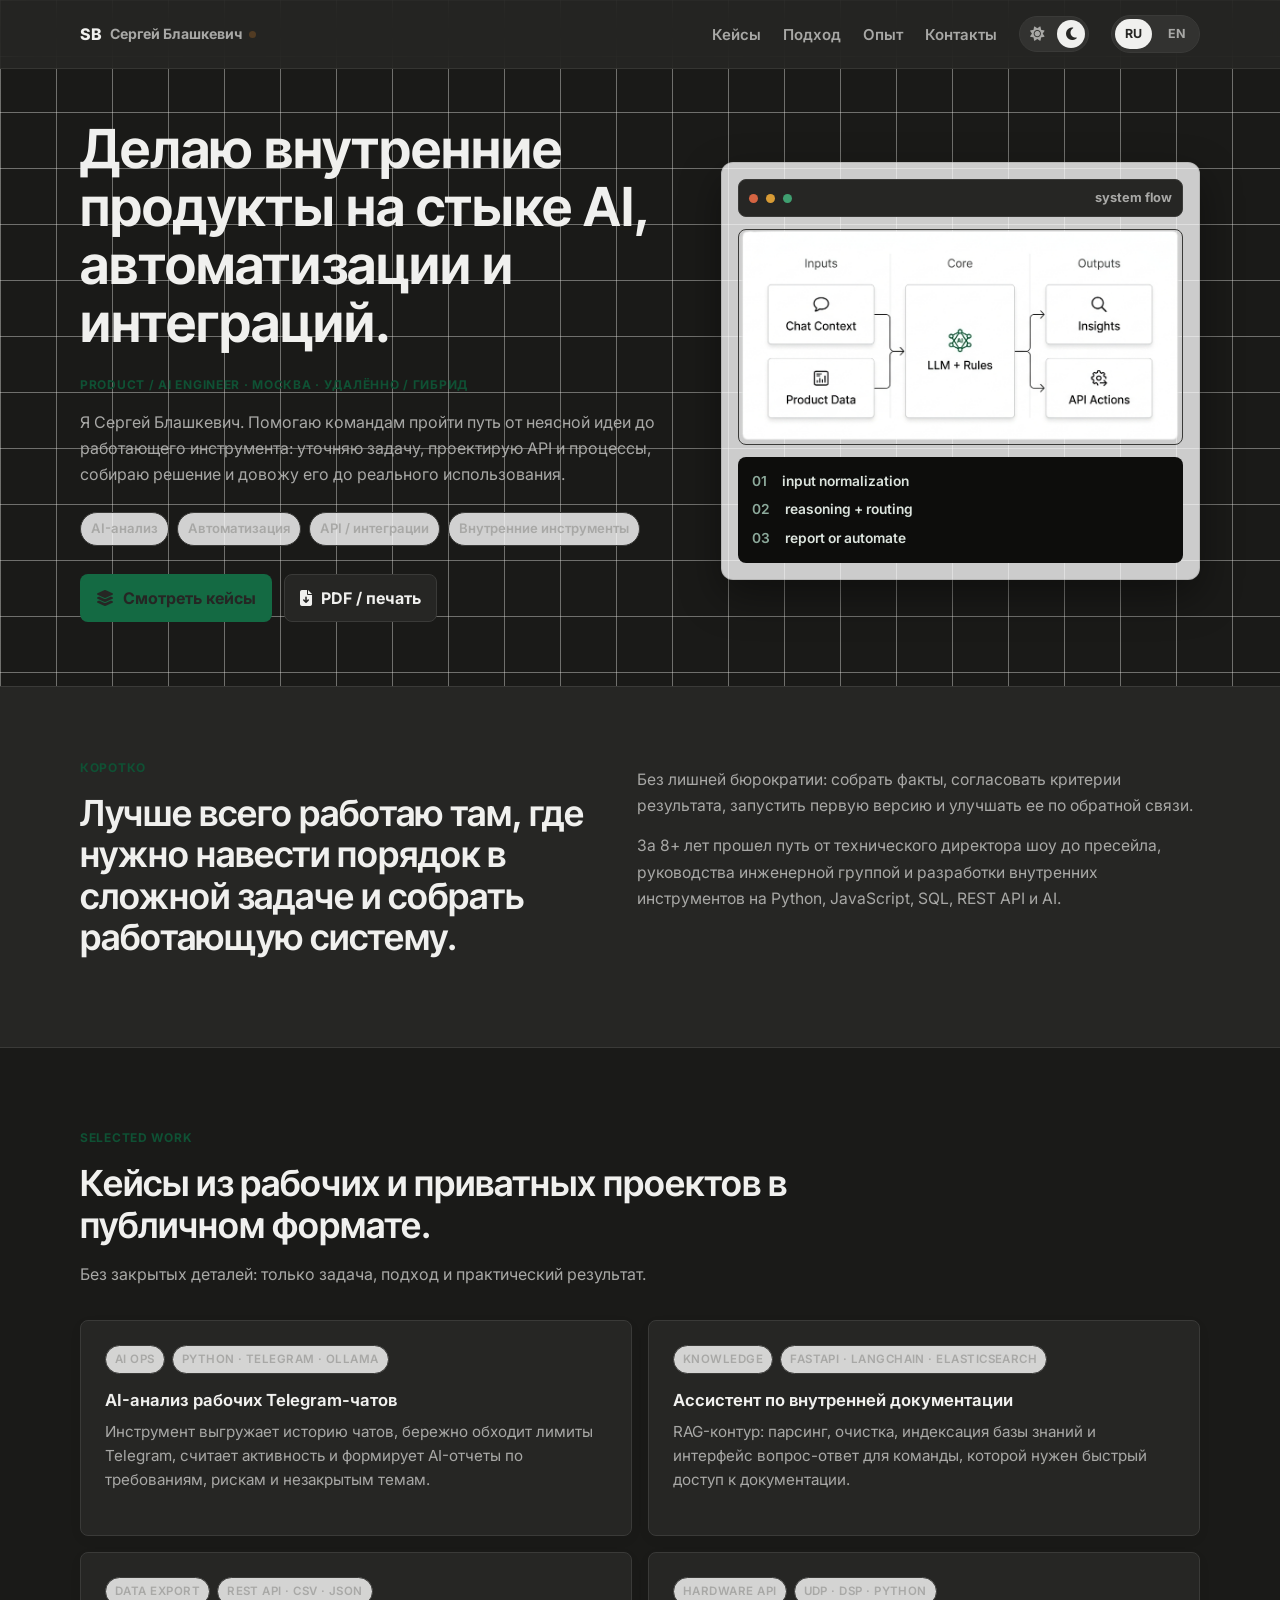
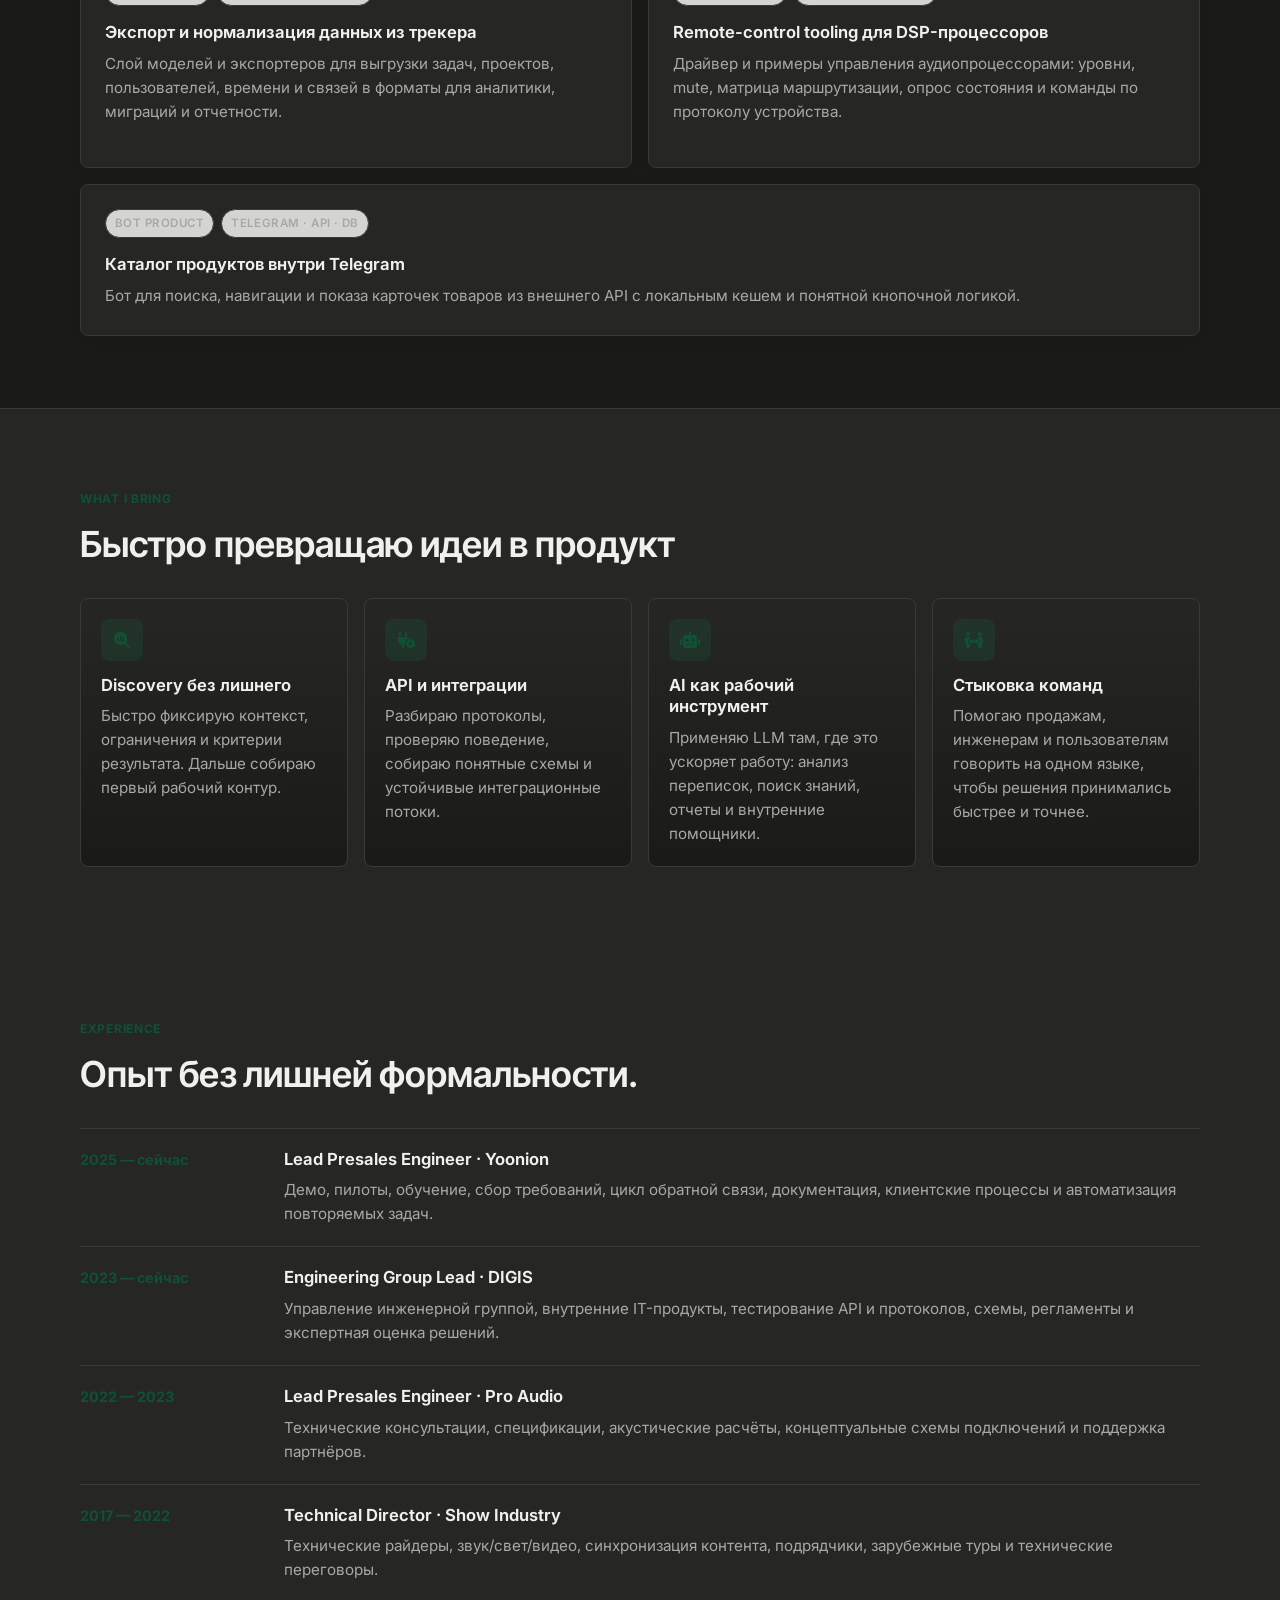
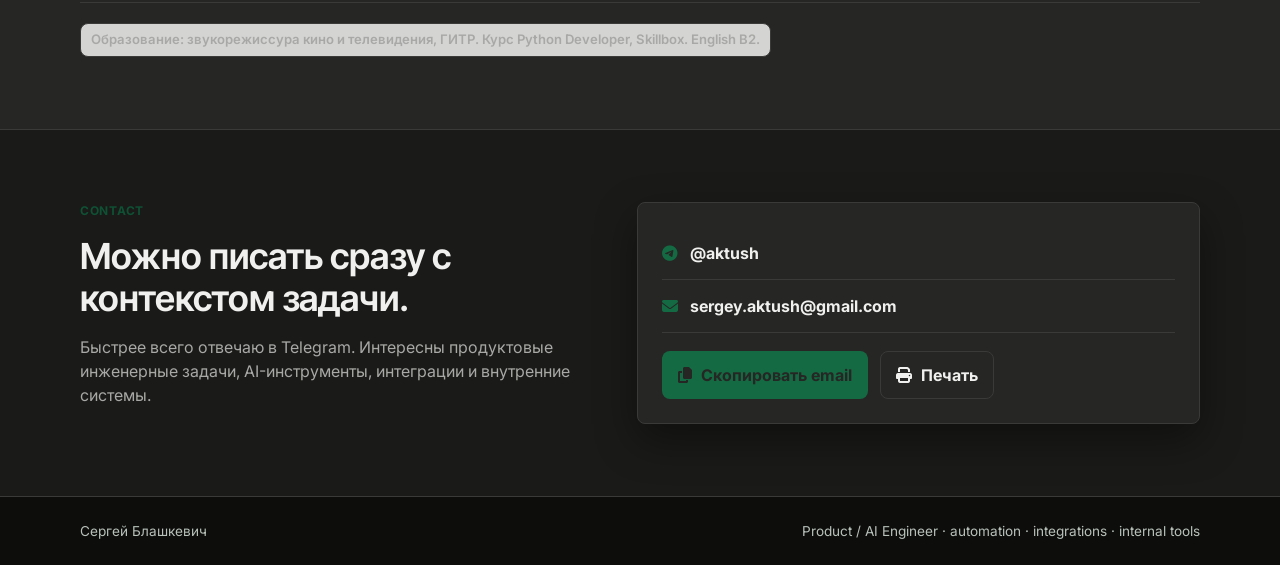
==== commit 7d2693d2: "fix: dark theme by default" ====
--- a/index.html
+++ b/index.html
@@ -471,7 +471,7 @@
             });
         }
 
-        const savedTheme = localStorage.getItem(THEME_STORAGE_KEY) || 'light';
+        const savedTheme = localStorage.getItem(THEME_STORAGE_KEY) || 'dark';
         applyTheme(savedTheme);
         document.querySelectorAll('.theme-toggle').forEach((btn) => {
             btn.addEventListener('click', () => {
--- a/styles.css
+++ b/styles.css
@@ -16,19 +16,6 @@
     --display: "Inter Tight", "Inter", -apple-system, BlinkMacSystemFont, "Segoe UI", Roboto, Helvetica, Arial, sans-serif;
 }
 
-@media (prefers-color-scheme: dark) {
-    :root {
-        --ink: #f0f0ee;
-        --muted: #a8a8a6;
-        --soft: #1a1a18;
-        --paper: #262624;
-        --line: #3a3a38;
-        --field: #323230;
-        --dark: #0d0d0c;
-        --shadow: 0 16px 42px rgba(0, 0, 0, 0.4);
-    }
-}
-
 :root[data-theme="dark"] {
     --ink: #f0f0ee;
     --muted: #a8a8a6;
@@ -88,13 +75,6 @@
 :root[data-theme="dark"] .navbar {
     background: rgba(38, 38, 36, 0.88);
     border-bottom-color: rgba(58, 58, 56, 0.8);
-}
-
-@media (prefers-color-scheme: dark) {
-    .navbar {
-        background: rgba(38, 38, 36, 0.88);
-        border-bottom-color: rgba(58, 58, 56, 0.8);
-    }
 }
 
 .navbar.scrolled {
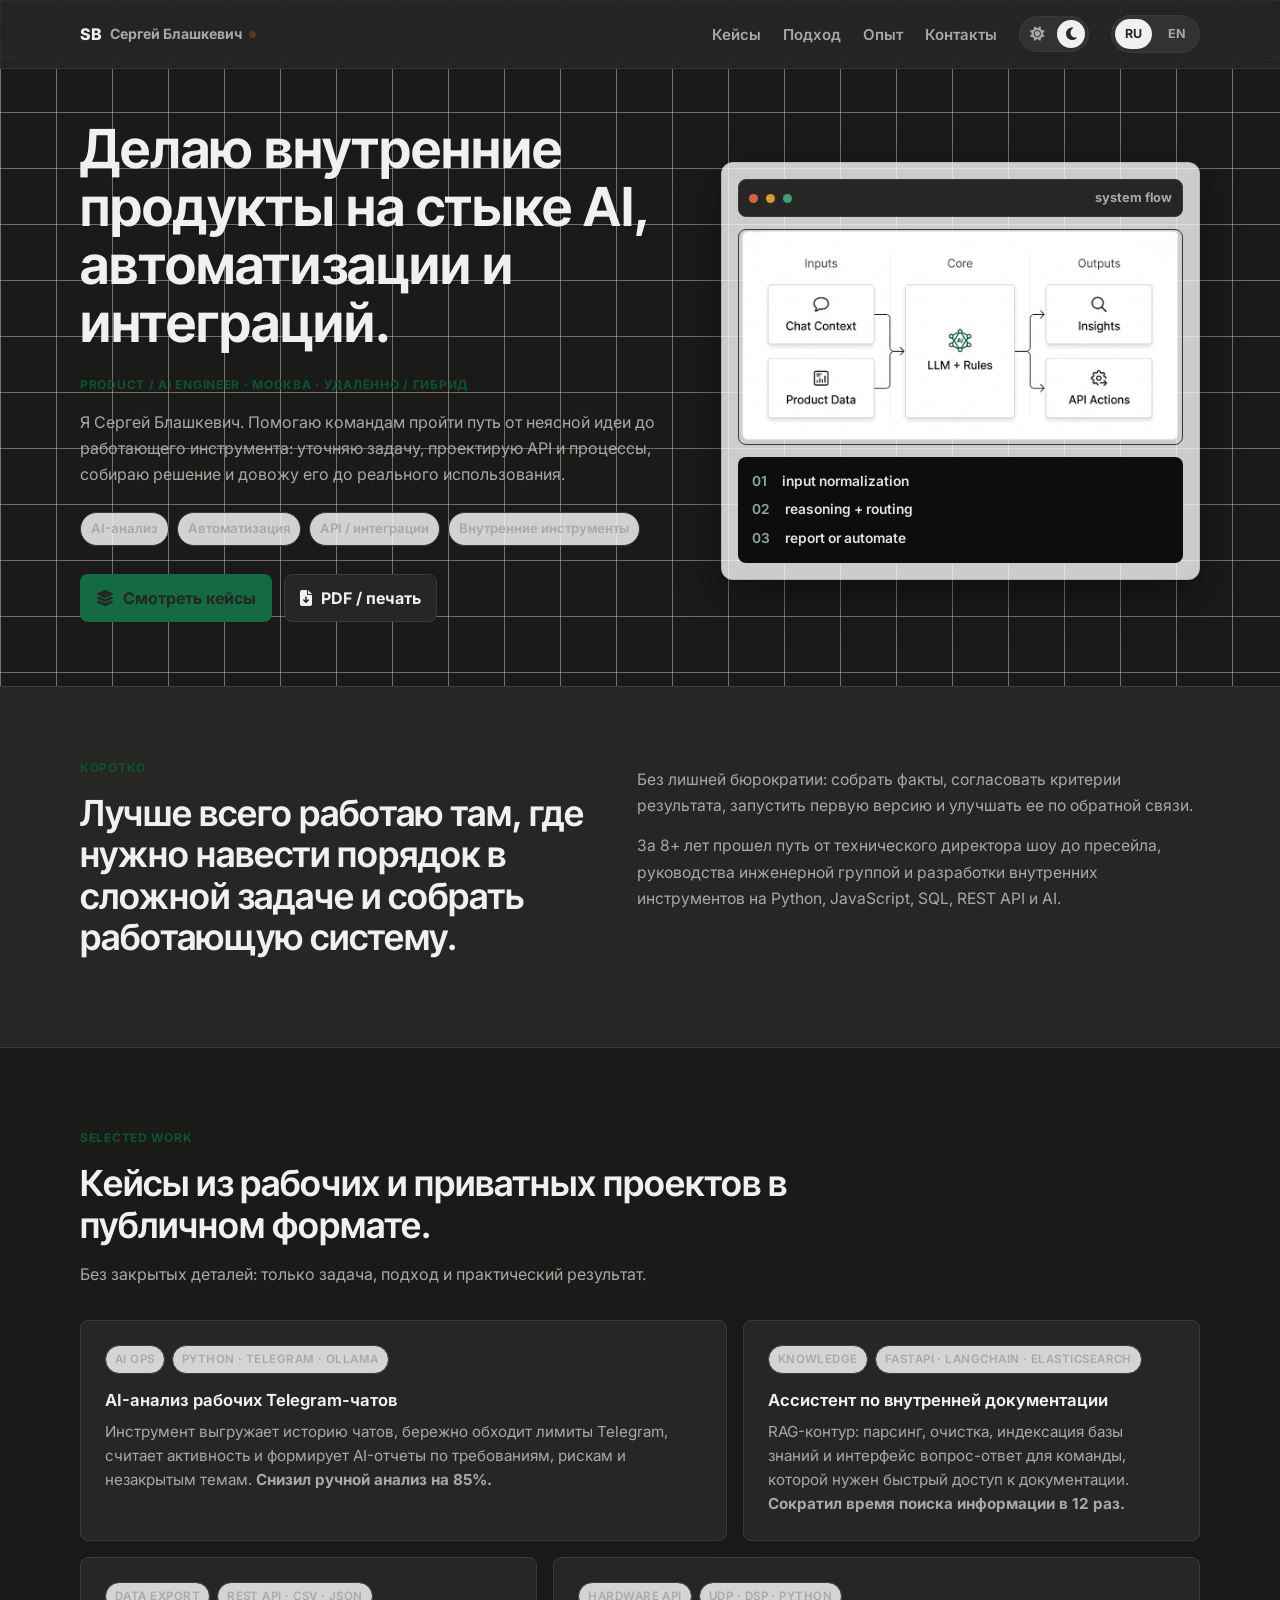
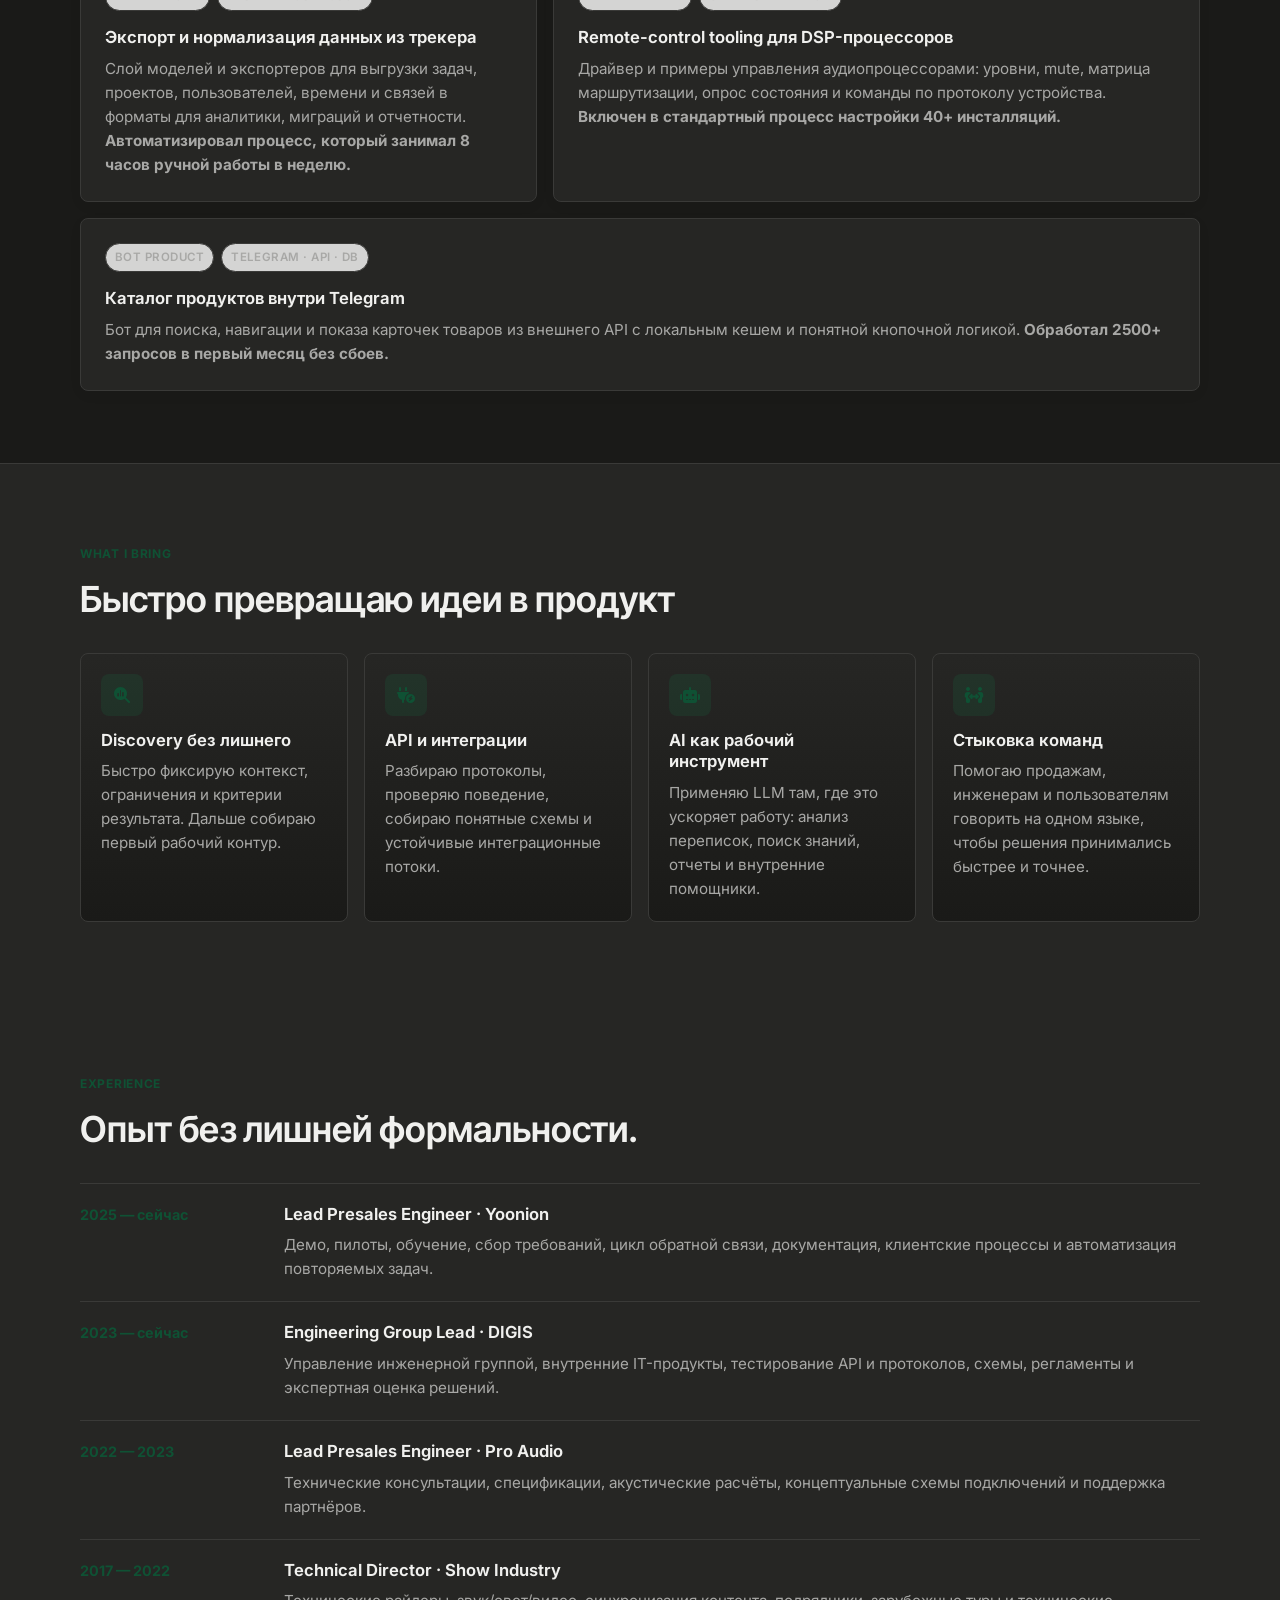
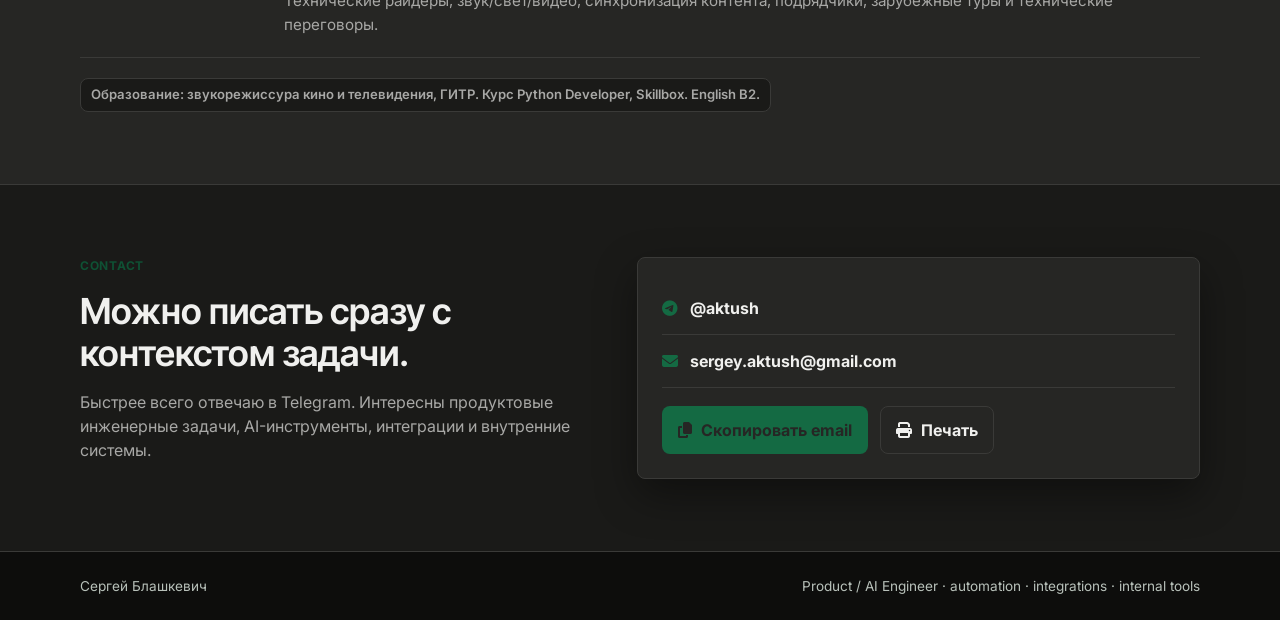
==== commit 7063ac1d: "refactor: externalize content to data files + bento-box redesign Move CV facts, localization, and th" ====
--- a/index.html
+++ b/index.html
@@ -143,33 +143,7 @@
                     <p data-i18n="work.subtitle">Без закрытых деталей: только задача, подход и практический результат.</p>
                 </div>
 
-                <div class="case-grid">
-                    <article class="case-card">
-                        <div class="case-meta"><span>AI Ops</span><span>Python · Telegram · Ollama</span></div>
-                        <h3 data-i18n="case.telegram.title">AI-анализ рабочих Telegram-чатов</h3>
-                        <p data-i18n="case.telegram.desc">Инструмент выгружает историю чатов, бережно обходит лимиты Telegram, считает активность и формирует AI-отчеты по требованиям, рискам и незакрытым темам. <strong data-i18n="case.telegram.result">Снизил ручной анализ на 85%.</strong></p>
-                    </article>
-                    <article class="case-card">
-                        <div class="case-meta"><span>Knowledge</span><span>FastAPI · LangChain · Elasticsearch</span></div>
-                        <h3 data-i18n="case.knowledge.title">Ассистент по внутренней документации</h3>
-                        <p data-i18n="case.knowledge.desc">RAG-контур: парсинг, очистка, индексация базы знаний и интерфейс вопрос-ответ для команды, которой нужен быстрый доступ к документации. <strong data-i18n="case.knowledge.result">Сократил время поиска информации в 12 раз.</strong></p>
-                    </article>
-                    <article class="case-card">
-                        <div class="case-meta"><span>Data Export</span><span>REST API · CSV · JSON</span></div>
-                        <h3 data-i18n="case.redmine.title">Экспорт и нормализация данных из трекера</h3>
-                        <p data-i18n="case.redmine.desc">Слой моделей и экспортеров для выгрузки задач, проектов, пользователей, времени и связей в форматы для аналитики, миграций и отчетности. <strong data-i18n="case.redmine.result">Автоматизировал процесс, который занимал 8 часов ручной работы в неделю.</strong></p>
-                    </article>
-                    <article class="case-card">
-                        <div class="case-meta"><span>Hardware API</span><span>UDP · DSP · Python</span></div>
-                        <h3 data-i18n="case.dsp.title">Remote-control tooling для DSP-процессоров</h3>
-                        <p data-i18n="case.dsp.desc">Драйвер и примеры управления аудиопроцессорами: уровни, mute, матрица маршрутизации, опрос состояния и команды по протоколу устройства. <strong data-i18n="case.dsp.result">Включен в стандартный процесс настройки 40+ инсталляций.</strong></p>
-                    </article>
-                    <article class="case-card">
-                        <div class="case-meta"><span>Bot Product</span><span>Telegram · API · DB</span></div>
-                        <h3 data-i18n="case.bot.title">Каталог продуктов внутри Telegram</h3>
-                        <p data-i18n="case.bot.desc">Бот для поиска, навигации и показа карточек товаров из внешнего API с локальным кешем и понятной кнопочной логикой. <strong data-i18n="case.bot.result">Обработал 2500+ запросов в первый месяц без сбоев.</strong></p>
-                    </article>
-                </div>
+                <div class="case-grid bento-grid"><!-- rendered from data/cv.js --></div>
             </div>
         </section>
 
@@ -179,12 +153,7 @@
                     <p class="section-kicker" data-i18n="approach.kicker">What I Bring</p>
                     <h2 data-i18n="approach.title">Быстро превращаю идеи в продукт</h2>
                 </div>
-                <div class="capability-grid">
-                    <div class="capability"><i class="fas fa-magnifying-glass-chart"></i><h3 data-i18n="cap.discovery.title">Discovery без лишнего</h3><p data-i18n="cap.discovery.desc">Быстро фиксирую контекст, ограничения и критерии результата. Дальше собираю первый рабочий контур.</p></div>
-                    <div class="capability"><i class="fas fa-plug-circle-bolt"></i><h3 data-i18n="cap.integration.title">API и интеграции</h3><p data-i18n="cap.integration.desc">Разбираю протоколы, проверяю поведение, собираю понятные схемы и устойчивые интеграционные потоки.</p></div>
-                    <div class="capability"><i class="fas fa-robot"></i><h3 data-i18n="cap.ai.title">AI как рабочий инструмент</h3><p data-i18n="cap.ai.desc">Применяю LLM там, где это ускоряет работу: анализ переписок, поиск знаний, отчеты и внутренние помощники.</p></div>
-                    <div class="capability"><i class="fas fa-people-arrows"></i><h3 data-i18n="cap.lead.title">Стыковка команд</h3><p data-i18n="cap.lead.desc">Помогаю продажам, инженерам и пользователям говорить на одном языке, чтобы решения принимались быстрее и точнее.</p></div>
-                </div>
+                <div class="capability-grid bento-grid"><!-- rendered from data/cv.js --></div>
             </div>
         </section>
 
@@ -194,25 +163,8 @@
                     <p class="section-kicker" data-i18n="exp.kicker">Experience</p>
                     <h2 data-i18n="exp.title">Опыт без лишней формальности.</h2>
                 </div>
-                <div class="experience-list">
-                    <article class="experience-row">
-                        <span data-i18n="exp.yoonion.date">2025 — сейчас</span>
-                        <div><h3 data-i18n="exp.yoonion.role">Lead Presales Engineer · Yoonion</h3><p data-i18n="exp.yoonion.desc">Демо, пилоты, обучение, сбор требований, цикл обратной связи, документация, клиентские процессы и автоматизация повторяемых задач.</p></div>
-                    </article>
-                    <article class="experience-row">
-                        <span data-i18n="exp.digis_lead.date">2023 — сейчас</span>
-                        <div><h3 data-i18n="exp.digis_lead.role">Engineering Group Lead · DIGIS</h3><p data-i18n="exp.digis_lead.desc">Управление инженерной группой, внутренние IT-продукты, тестирование API и протоколов, схемы, регламенты и экспертная оценка решений.</p></div>
-                    </article>
-                    <article class="experience-row">
-                        <span data-i18n="exp.digis_pre.date">2022 — 2023</span>
-                        <div><h3 data-i18n="exp.digis_pre.role">Lead Presales Engineer · Pro Audio</h3><p data-i18n="exp.digis_pre.desc">Технические консультации, спецификации, акустические расчёты, концептуальные схемы подключений и поддержка партнёров.</p></div>
-                    </article>
-                    <article class="experience-row">
-                        <span data-i18n="exp.show.date">2017 — 2022</span>
-                        <div><h3 data-i18n="exp.show.role">Technical Director · Show Industry</h3><p data-i18n="exp.show.desc">Технические райдеры, звук/свет/видео, синхронизация контента, подрядчики, зарубежные туры и технические переговоры.</p></div>
-                    </article>
-                </div>
-                <p class="credibility" data-i18n="exp.credentials">Образование: звукорежиссура кино и телевидения, ГИТР. Курс Python Developer, Skillbox. English B2.</p>
+                <div class="experience-list"><!-- rendered from data/cv.js --></div>
+                <p class="credibility"><!-- rendered from data/cv.js --></p>
             </div>
         </section>
 
@@ -253,287 +205,8 @@
         </div>
     </div>
 
-    <script>
-        const I18N = {
-            ru: {
-                title: 'Сергей Блашкевич | Product / AI Engineer',
-                'nav.brand': 'Сергей Блашкевич',
-                'nav.work': 'Кейсы',
-                'nav.approach': 'Подход',
-                'nav.experience': 'Опыт',
-                'nav.contact': 'Контакты',
-                'hero.eyebrow': 'Product / AI Engineer · Москва · удалённо / гибрид',
-                'hero.title': 'Делаю внутренние продукты на стыке AI, автоматизации и интеграций.',
-                'hero.summary': 'Я Сергей Блашкевич. Помогаю командам пройти путь от неясной идеи до работающего инструмента: уточняю задачу, проектирую API и процессы, собираю решение и довожу его до реального использования.',
-                'hero.cta_work': 'Смотреть кейсы',
-                'hero.cta_pdf': 'PDF / печать',
-                'tag.ai': 'AI-анализ',
-                'tag.automation': 'Автоматизация',
-                'tag.integrations': 'API / интеграции',
-                'tag.internal': 'Внутренние инструменты',
-                'intro.kicker': 'Коротко',
-                'intro.title': 'Лучше всего работаю там, где нужно навести порядок в сложной задаче и собрать работающую систему.',
-                'intro.p1': 'Без лишней бюрократии: собрать факты, согласовать критерии результата, запустить первую версию и улучшать ее по обратной связи.',
-                'intro.p2': 'За 8+ лет прошел путь от технического директора шоу до пресейла, руководства инженерной группой и разработки внутренних инструментов на Python, JavaScript, SQL, REST API и AI.',
-                'work.kicker': 'Selected Work',
-                'work.title': 'Кейсы из рабочих и приватных проектов в публичном формате.',
-                'work.subtitle': 'Без закрытых деталей: только задача, подход и практический результат.',
-                'case.telegram.title': 'AI-анализ рабочих Telegram-чатов',
-                'case.telegram.desc': 'Инструмент выгружает историю чатов, бережно обходит лимиты Telegram, считает активность и формирует AI-отчеты по требованиям, рискам и незакрытым темам.',
-                'case.telegram.result': 'Снизил ручной анализ на 85%.',
-                'case.knowledge.title': 'Ассистент по внутренней документации',
-                'case.knowledge.desc': 'RAG-контур: парсинг, очистка, индексация базы знаний и интерфейс вопрос-ответ для команды, которой нужен быстрый доступ к документации.',
-                'case.knowledge.result': 'Сократил время поиска информации в 12 раз.',
-                'case.redmine.title': 'Экспорт и нормализация данных из трекера',
-                'case.redmine.desc': 'Слой моделей и экспортеров для выгрузки задач, проектов, пользователей, времени и связей в форматы для аналитики, миграций и отчетности.',
-                'case.redmine.result': 'Автоматизировал процесс, который занимал 8 часов ручной работы в неделю.',
-                'case.dsp.title': 'Remote-control tooling для DSP-процессоров',
-                'case.dsp.desc': 'Драйвер и примеры управления аудиопроцессорами: уровни, mute, матрица маршрутизации, опрос состояния и команды по протоколу устройства.',
-                'case.dsp.result': 'Включен в стандартный процесс настройки 40+ инсталляций.',
-                'case.bot.title': 'Каталог продуктов внутри Telegram',
-                'case.bot.desc': 'Бот для поиска, навигации и показа карточек товаров из внешнего API с локальным кешем и понятной кнопочной логикой.',
-                'case.bot.result': 'Обработал 2500+ запросов в первый месяц без сбоев.',
-                'approach.kicker': 'What I Bring',
-                'approach.title': 'Быстро превращаю идеи в продукт',
-                'cap.discovery.title': 'Discovery без лишнего',
-                'cap.discovery.desc': 'Быстро фиксирую контекст, ограничения и критерии результата. Дальше собираю первый рабочий контур.',
-                'cap.integration.title': 'API и интеграции',
-                'cap.integration.desc': 'Разбираю протоколы, проверяю поведение, собираю понятные схемы и устойчивые интеграционные потоки.',
-                'cap.ai.title': 'AI как рабочий инструмент',
-                'cap.ai.desc': 'Применяю LLM там, где это ускоряет работу: анализ переписок, поиск знаний, отчеты и внутренние помощники.',
-                'cap.lead.title': 'Стыковка команд',
-                'cap.lead.desc': 'Помогаю продажам, инженерам и пользователям говорить на одном языке, чтобы решения принимались быстрее и точнее.',
-                'exp.kicker': 'Experience',
-                'exp.title': 'Опыт без лишней формальности.',
-                'exp.yoonion.date': '2025 — сейчас',
-                'exp.yoonion.role': 'Lead Presales Engineer · Yoonion',
-                'exp.yoonion.desc': 'Демо, пилоты, обучение, сбор требований, цикл обратной связи, документация, клиентские процессы и автоматизация повторяемых задач.',
-                'exp.digis_lead.date': '2023 — сейчас',
-                'exp.digis_lead.role': 'Engineering Group Lead · DIGIS',
-                'exp.digis_lead.desc': 'Управление инженерной группой, внутренние IT-продукты, тестирование API и протоколов, схемы, регламенты и экспертная оценка решений.',
-                'exp.digis_pre.date': '2022 — 2023',
-                'exp.digis_pre.role': 'Lead Presales Engineer · Pro Audio',
-                'exp.digis_pre.desc': 'Технические консультации, спецификации, акустические расчёты, концептуальные схемы подключений и поддержка партнёров.',
-                'exp.show.date': '2017 — 2022',
-                'exp.show.role': 'Technical Director · Show Industry',
-                'exp.show.desc': 'Технические райдеры, звук/свет/видео, синхронизация контента, подрядчики, зарубежные туры и технические переговоры.',
-                'exp.credentials': 'Образование: звукорежиссура кино и телевидения, ГИТР. Курс Python Developer, Skillbox. English B2.',
-                'contact.kicker': 'Contact',
-                'contact.title': 'Можно писать сразу с контекстом задачи.',
-                'contact.subtitle': 'Быстрее всего отвечаю в Telegram. Интересны продуктовые инженерные задачи, AI-инструменты, интеграции и внутренние системы.',
-                'contact.copy': 'Скопировать email',
-                'contact.print': 'Печать',
-                'footer.name': 'Сергей Блашкевич',
-                'footer.line': 'Product / AI Engineer · automation · integrations · internal tools',
-                'easter.kicker': 'Hidden Note',
-                'easter.title': 'Техническая памятка',
-                'easter.desc': 'Нашёл маленький служебный люк. Там аккуратная инструкция по AmneziaVPN.',
-                'easter.link': 'Открыть',
-                toastCopied: 'Скопировано'
-            },
-            en: {
-                title: 'Sergei Blashkevich | Product / AI Engineer',
-                'nav.brand': 'Sergei Blashkevich',
-                'nav.work': 'Work',
-                'nav.approach': 'Approach',
-                'nav.experience': 'Experience',
-                'nav.contact': 'Contact',
-                'hero.eyebrow': 'Product / AI Engineer · Moscow · remote / hybrid',
-                'hero.title': 'I turn AI, automation, and integrations into working internal products.',
-                'hero.summary': 'I am Sergei Blashkevich. I combine product discovery, engineering practice, and calm communication: pull requirements out of ambiguity, design APIs/workflows, build useful tools, and help people adopt them.',
-                'hero.cta_work': 'View cases',
-                'hero.cta_pdf': 'PDF / print',
-                'tag.ai': 'AI analysis',
-                'tag.automation': 'Automation',
-                'tag.integrations': 'API / integrations',
-                'tag.internal': 'Internal tools',
-                'intro.kicker': 'In Short',
-                'intro.title': 'I like systems where product uncertainty meets technical reality.',
-                'intro.p1': 'I do not like process theater. I prefer gathering facts quickly, agreeing on success criteria, shipping a first working loop, and improving it from real operational signals.',
-                'intro.p2': 'Across 8+ years I moved from technical show direction to presales, engineering group leadership, and internal tool development with Python, JavaScript, SQL, REST APIs, and local/cloud AI workflows.',
-                'work.kicker': 'Selected Work',
-                'work.title': 'Public-safe cases from private and work projects.',
-                'work.subtitle': 'No private repo links or client details: just the problem, approach, and engineering value.',
-                'case.telegram.title': 'AI analysis for work Telegram chats',
-                'case.telegram.desc': 'A tool that exports chat history, respects Telegram limits, measures activity, and produces AI reports on requirements, risks, and unresolved topics.',
-                'case.telegram.result': 'Reduced manual analysis effort by 85%.',
-                'case.knowledge.title': 'Internal documentation assistant',
-                'case.knowledge.desc': 'A RAG loop with parsing, cleaning, knowledge-base indexing, and a Q&A interface for teams that need fast access to product documentation.',
-                'case.knowledge.result': 'Cut information lookup time by 12x.',
-                'case.redmine.title': 'Tracker data export and normalization',
-                'case.redmine.desc': 'Model and exporter layer for issues, projects, users, time entries, and relations in analysis-, migration-, and reporting-friendly formats.',
-                'case.redmine.result': 'Automated a process that took 8 hours of manual work per week.',
-                'case.dsp.title': 'Remote-control tooling for DSP processors',
-                'case.dsp.desc': 'Driver and examples for audio processor control: levels, mutes, routing matrix, state polling, and device-protocol commands.',
-                'case.dsp.result': 'Included in standard setup process for 40+ installations.',
-                'case.bot.title': 'Product catalog inside Telegram',
-                'case.bot.desc': 'A bot for product search, navigation, and item cards from an external API with local cache and button-driven user flows.',
-                'case.bot.result': 'Processed 2500+ requests in first month without incidents.',
-                'approach.kicker': 'What I Bring',
-                'approach.title': 'I am most useful when “we need to figure this out” has to become a working system.',
-                'cap.discovery.title': 'Discovery without theater',
-                'cap.discovery.desc': 'Questions, success criteria, constraints, process map, and a fast prototype instead of long bureaucracy.',
-                'cap.integration.title': 'APIs and integrations',
-                'cap.integration.desc': 'I read protocols, test behavior, build clear diagrams, and connect products into working flows.',
-                'cap.ai.title': 'AI as a tool',
-                'cap.ai.desc': 'I use LLMs where they save real effort: chat analysis, knowledge search, reports, and internal assistants.',
-                'cap.lead.title': 'Translation between people',
-                'cap.lead.desc': 'I can speak with sales, engineers, partners, and users in a way that makes decisions more precise.',
-                'exp.kicker': 'Experience',
-                'exp.title': 'Experience without unnecessary formality.',
-                'exp.yoonion.date': '2025 — now',
-                'exp.yoonion.role': 'Lead Presales Engineer · Yoonion',
-                'exp.yoonion.desc': 'Demos, pilots, enablement, requirements, feedback loops, documentation, customer workflows, and automation for repeatable tasks.',
-                'exp.digis_lead.date': '2023 — now',
-                'exp.digis_lead.role': 'Engineering Group Lead · DIGIS',
-                'exp.digis_lead.desc': 'Engineering group coordination, internal IT products, API/protocol testing, diagrams, standards, and expert product evaluation.',
-                'exp.digis_pre.date': '2022 — 2023',
-                'exp.digis_pre.role': 'Lead Presales Engineer · Pro Audio',
-                'exp.digis_pre.desc': 'Technical consulting, specifications, acoustic calculations, conceptual connection diagrams, and partner support.',
-                'exp.show.date': '2017 — 2022',
-                'exp.show.role': 'Technical Director · Show Industry',
-                'exp.show.desc': 'Riders, sound/light/video, content synchronization, vendors, international tours, and technical negotiations.',
-                'exp.credentials': 'Education: film and TV sound engineering, GITR. Python Developer course, Skillbox. English B2.',
-                'contact.kicker': 'Contact',
-                'contact.title': 'You can write with task context right away.',
-                'contact.subtitle': 'Telegram is fastest. I am interested in product engineering work, AI tools, integrations, and internal systems.',
-                'contact.copy': 'Copy email',
-                'contact.print': 'Print',
-                'footer.name': 'Sergei Blashkevich',
-                'footer.line': 'Product / AI Engineer · automation · integrations · internal tools',
-                'easter.kicker': 'Hidden Note',
-                'easter.title': 'Technical note',
-                'easter.desc': 'You found a small service hatch. It contains a clean AmneziaVPN setup manual.',
-                'easter.link': 'Open',
-                toastCopied: 'Copied'
-            }
-        };
-
-        const hamburger = document.querySelector('.hamburger');
-        const navMenu = document.querySelector('.nav-menu');
-
-        function toggleMobileMenu(open) {
-            const willOpen = typeof open === 'boolean' ? open : !navMenu.classList.contains('active');
-            hamburger.classList.toggle('active', willOpen);
-            navMenu.classList.toggle('active', willOpen);
-            hamburger.setAttribute('aria-expanded', String(willOpen));
-        }
-
-        hamburger.addEventListener('click', () => toggleMobileMenu());
-        document.querySelectorAll('.nav-link').forEach((link) => link.addEventListener('click', () => toggleMobileMenu(false)));
-        document.querySelectorAll('a[href^="#"]').forEach((anchor) => {
-            anchor.addEventListener('click', (event) => {
-                const target = document.querySelector(anchor.getAttribute('href'));
-                if (!target) return;
-                event.preventDefault();
-                target.scrollIntoView({ behavior: 'smooth', block: 'start' });
-            });
-        });
-
-        window.addEventListener('scroll', () => {
-            document.querySelector('.navbar').classList.toggle('scrolled', window.scrollY > 24);
-        });
-
-        function applyI18n(lang) {
-            const dict = I18N[lang] || I18N.ru;
-            document.title = dict.title;
-            document.documentElement.lang = lang === 'en' ? 'en' : 'ru';
-            document.querySelectorAll('[data-i18n]').forEach((el) => {
-                const key = el.getAttribute('data-i18n');
-                if (dict[key] != null) el.textContent = dict[key];
-            });
-            document.querySelectorAll('.lang-toggle').forEach((btn) => {
-                btn.classList.toggle('active', btn.getAttribute('data-lang') === lang);
-            });
-        }
-
-        const LANG_STORAGE_KEY = 'cv_lang';
-        const THEME_STORAGE_KEY = 'cv_theme';
-        const initialLang = localStorage.getItem(LANG_STORAGE_KEY) || 'ru';
-        applyI18n(initialLang);
-        document.querySelectorAll('.lang-toggle').forEach((btn) => {
-            btn.addEventListener('click', () => {
-                localStorage.setItem(LANG_STORAGE_KEY, btn.dataset.lang);
-                applyI18n(btn.dataset.lang);
-            });
-        });
-
-        function applyTheme(theme) {
-            if (theme === 'dark') {
-                document.documentElement.setAttribute('data-theme', 'dark');
-                localStorage.setItem(THEME_STORAGE_KEY, 'dark');
-            } else {
-                document.documentElement.removeAttribute('data-theme');
-                localStorage.setItem(THEME_STORAGE_KEY, 'light');
-            }
-            document.querySelectorAll('.theme-toggle').forEach((btn) => {
-                btn.classList.toggle('active', btn.getAttribute('data-theme') === theme);
-            });
-        }
-
-        const savedTheme = localStorage.getItem(THEME_STORAGE_KEY) || 'dark';
-        applyTheme(savedTheme);
-        document.querySelectorAll('.theme-toggle').forEach((btn) => {
-            btn.addEventListener('click', () => {
-                applyTheme(btn.dataset.theme);
-            });
-        });
-
-        document.getElementById('download-pdf').addEventListener('click', () => window.print());
-        document.getElementById('contact-print').addEventListener('click', () => window.print());
-        document.getElementById('contact-copy').addEventListener('click', async (event) => {
-            const button = event.currentTarget;
-            const email = 'sergey.aktush@gmail.com';
-            const dict = I18N[localStorage.getItem(LANG_STORAGE_KEY) || 'ru'] || I18N.ru;
-            try {
-                await navigator.clipboard.writeText(email);
-                const oldText = button.querySelector('span').textContent;
-                button.querySelector('span').textContent = dict.toastCopied;
-                setTimeout(() => { button.querySelector('span').textContent = oldText; }, 1200);
-            } catch (_) {
-                window.prompt('Copy email:', email);
-            }
-        });
-
-        const logo = document.getElementById('site-logo');
-        const modal = document.getElementById('easter-egg-modal');
-        const easterLink = document.getElementById('easter-link');
-        let clickCount = 0;
-        let clickResetTimer = null;
-        const REQUIRED_CLICKS = 7;
-        const RESET_AFTER_MS = 1400;
-
-        function openModal() {
-            const secretHref = String.fromCharCode(109,97,110,117,97,108,45,97,109,110,101,122,105,97,118,112,110,46,104,116,109,108);
-            easterLink.setAttribute('href', secretHref);
-            modal.classList.add('open');
-            modal.setAttribute('aria-hidden', 'false');
-            modal.querySelector('a, button').focus();
-        }
-
-        function closeModal() {
-            modal.classList.remove('open');
-            modal.setAttribute('aria-hidden', 'true');
-            logo.focus();
-        }
-
-        logo.addEventListener('click', () => {
-            clickCount += 1;
-            if (clickResetTimer) clearTimeout(clickResetTimer);
-            clickResetTimer = setTimeout(() => { clickCount = 0; }, RESET_AFTER_MS);
-            if (clickCount >= REQUIRED_CLICKS) {
-                clickCount = 0;
-                clearTimeout(clickResetTimer);
-                openModal();
-            }
-        });
-
-        modal.addEventListener('click', (event) => {
-            if (event.target.closest('[data-modal-close]')) closeModal();
-        });
-        document.addEventListener('keydown', (event) => {
-            if (event.key === 'Escape' && modal.classList.contains('open')) closeModal();
-        });
-    </script>
+    <script src="data/i18n.js"></script>
+    <script src="data/cv.js"></script>
+    <script src="scripts/main.js"></script>
 </body>
 </html>
--- a/styles.css
+++ b/styles.css
@@ -292,8 +292,7 @@
 }
 
 .hero-tags span,
-.case-meta span,
-.credibility {
+.case-meta span {
     border: 1px solid var(--line);
     background: rgba(255, 255, 255, 0.8);
     color: var(--muted);
@@ -471,11 +470,19 @@
     max-width: 760px;
 }
 
-.case-grid {
+.bento-grid {
     display: grid;
-    grid-template-columns: repeat(6, 1fr);
+    grid-template-columns: repeat(12, 1fr);
     gap: 16px;
-}
+    grid-auto-flow: dense;
+}
+
+.tile.span-3 { grid-column: span 3; }
+.tile.span-4 { grid-column: span 4; }
+.tile.span-5 { grid-column: span 5; }
+.tile.span-7 { grid-column: span 7; }
+.tile.span-8 { grid-column: span 8; }
+.tile.span-12 { grid-column: span 12; }
 
 @keyframes fadeInUp {
     from {
@@ -489,7 +496,6 @@
 }
 
 .case-card {
-    grid-column: span 3;
     min-height: 216px;
     padding: 24px;
     border: 1px solid var(--line);
@@ -520,8 +526,7 @@
     border-color: var(--green);
 }
 
-.case-card:nth-child(5) {
-    grid-column: span 6;
+.case-card.span-12 {
     min-height: 152px;
 }
 
@@ -552,8 +557,6 @@
 }
 
 .capability-grid {
-    display: grid;
-    grid-template-columns: repeat(4, 1fr);
     gap: 16px;
 }
 
@@ -621,7 +624,13 @@
 .credibility {
     display: inline-flex;
     margin-top: 20px;
+    padding: 6px 10px;
+    border: 1px solid var(--line);
     border-radius: var(--radius);
+    background: var(--soft);
+    color: var(--muted);
+    font-size: 0.82rem;
+    font-weight: 600;
 }
 
 .contact-panel {
@@ -754,6 +763,20 @@
     padding: 34px 0 80px;
 }
 
+.manual-nav {
+    display: flex;
+    align-items: center;
+    justify-content: space-between;
+    gap: 16px;
+    margin-bottom: 34px;
+}
+
+.manual-controls {
+    display: inline-flex;
+    align-items: center;
+    gap: 10px;
+}
+
 .back-link {
     display: inline-flex;
     align-items: center;
@@ -763,11 +786,15 @@
     font-weight: 800;
 }
 
+.manual-nav .back-link {
+    margin-bottom: 0;
+}
+
 .manual-hero {
     padding: 44px;
     border: 1px solid var(--line);
     border-radius: 12px;
-    background: rgba(255, 255, 255, 0.88);
+    background: var(--paper);
     box-shadow: var(--shadow);
 }
 
@@ -783,8 +810,6 @@
 }
 
 .manual-checklist {
-    display: grid;
-    grid-template-columns: repeat(3, 1fr);
     gap: 12px;
     margin: 18px 0;
 }
@@ -886,12 +911,12 @@
     padding: 14px 16px;
     border-left: 4px solid var(--blue);
     border-radius: 0 var(--radius) var(--radius) 0;
-    background: #eef3f2;
+    background: var(--field);
+    color: var(--ink);
 }
 
 .manual-note.accent {
     border-left-color: var(--amber);
-    background: #fbf0df;
 }
 
 .manual-note p {
@@ -909,9 +934,20 @@
         min-height: 0;
     }
 
-    .capability-grid,
     .manual-checklist {
         grid-template-columns: 1fr 1fr;
+    }
+
+    .bento-grid {
+        grid-template-columns: 1fr 1fr;
+    }
+
+    .bento-grid .tile {
+        grid-column: auto;
+    }
+
+    .bento-grid .tile.span-12 {
+        grid-column: 1 / -1;
     }
 }
 
@@ -984,15 +1020,21 @@
         width: 100%;
     }
 
-    .case-grid,
-    .capability-grid,
     .manual-checklist {
         grid-template-columns: 1fr;
     }
 
+    .bento-grid {
+        grid-template-columns: 1fr;
+    }
+
+    .bento-grid .tile,
+    .bento-grid .tile.span-12 {
+        grid-column: auto;
+    }
+
     .case-card,
-    .case-card:nth-child(5) {
-        grid-column: auto;
+    .case-card.span-12 {
         min-height: auto;
     }
 
@@ -1078,6 +1120,15 @@
         font-size: 22px;
     }
 
+    .bento-grid {
+        grid-template-columns: 1fr;
+    }
+
+    .bento-grid .tile,
+    .bento-grid .tile.span-12 {
+        grid-column: auto;
+    }
+
     .case-card,
     .capability,
     .experience-row,
